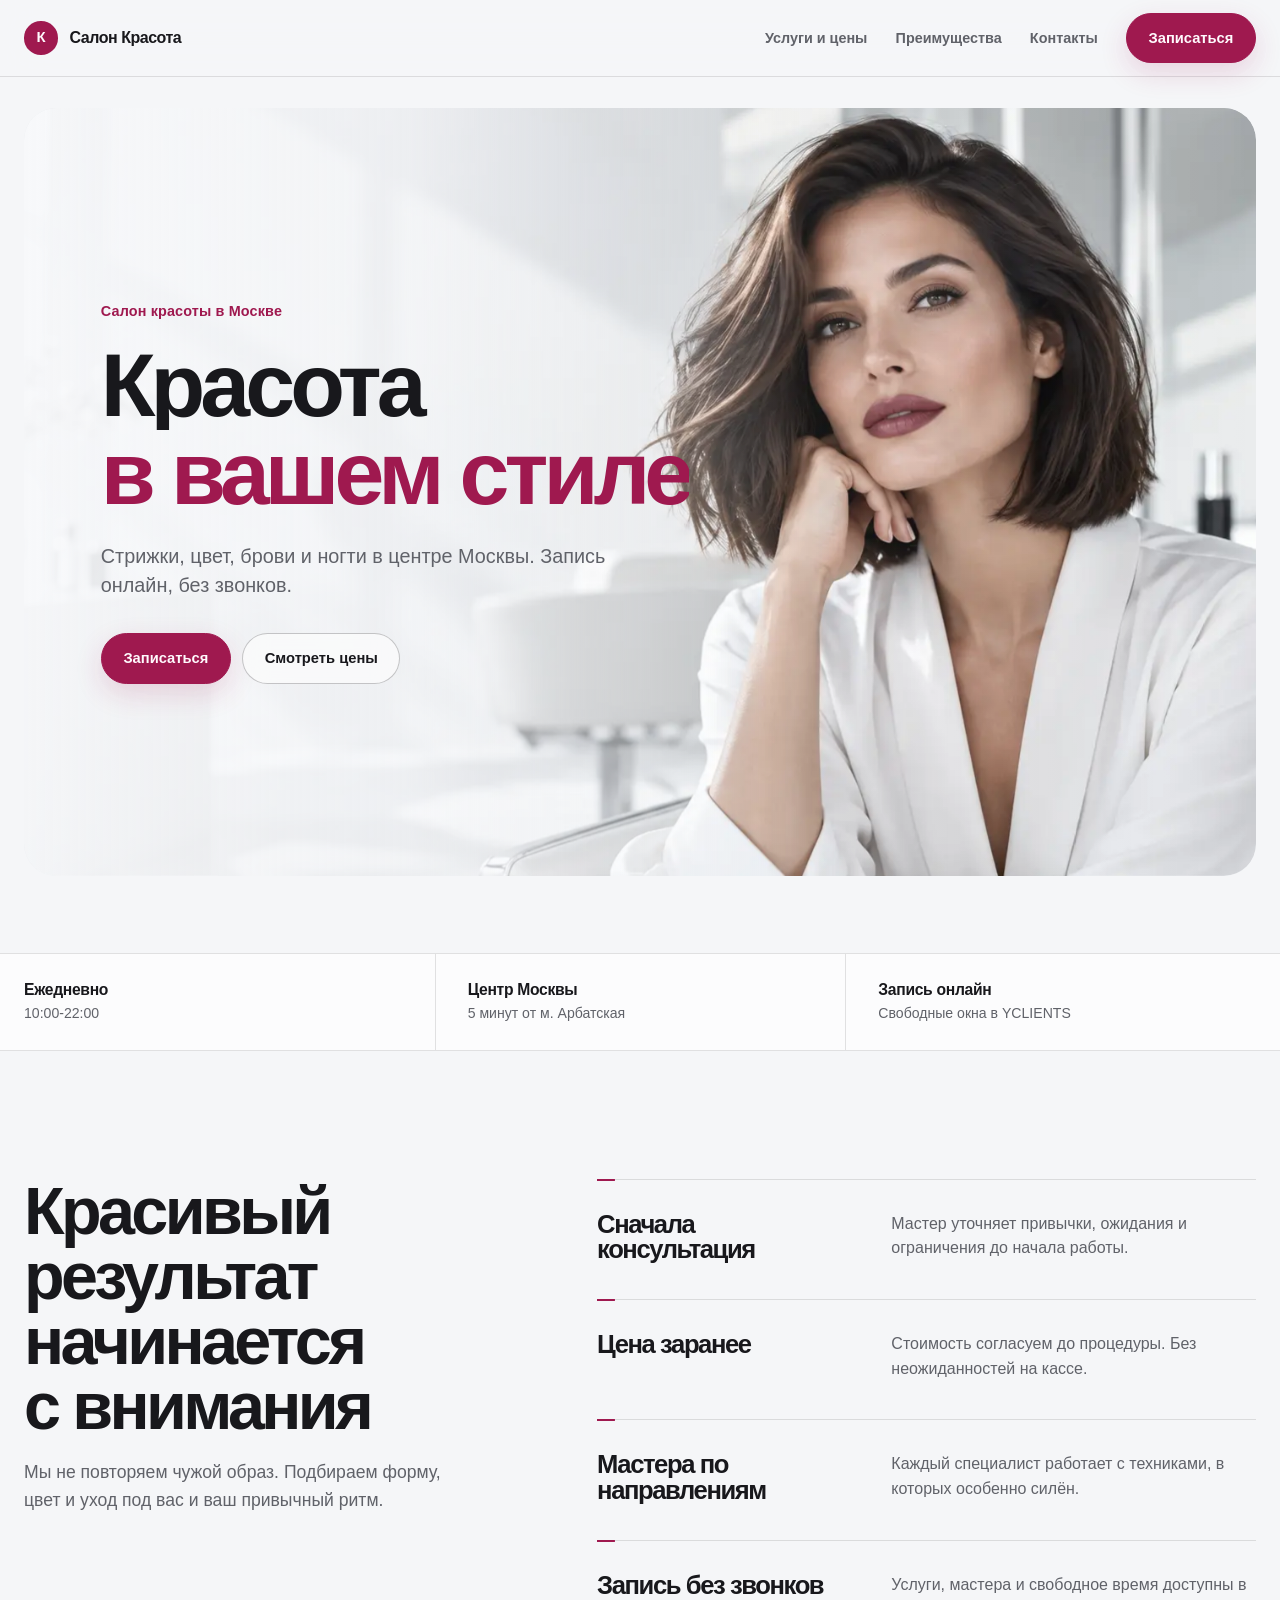
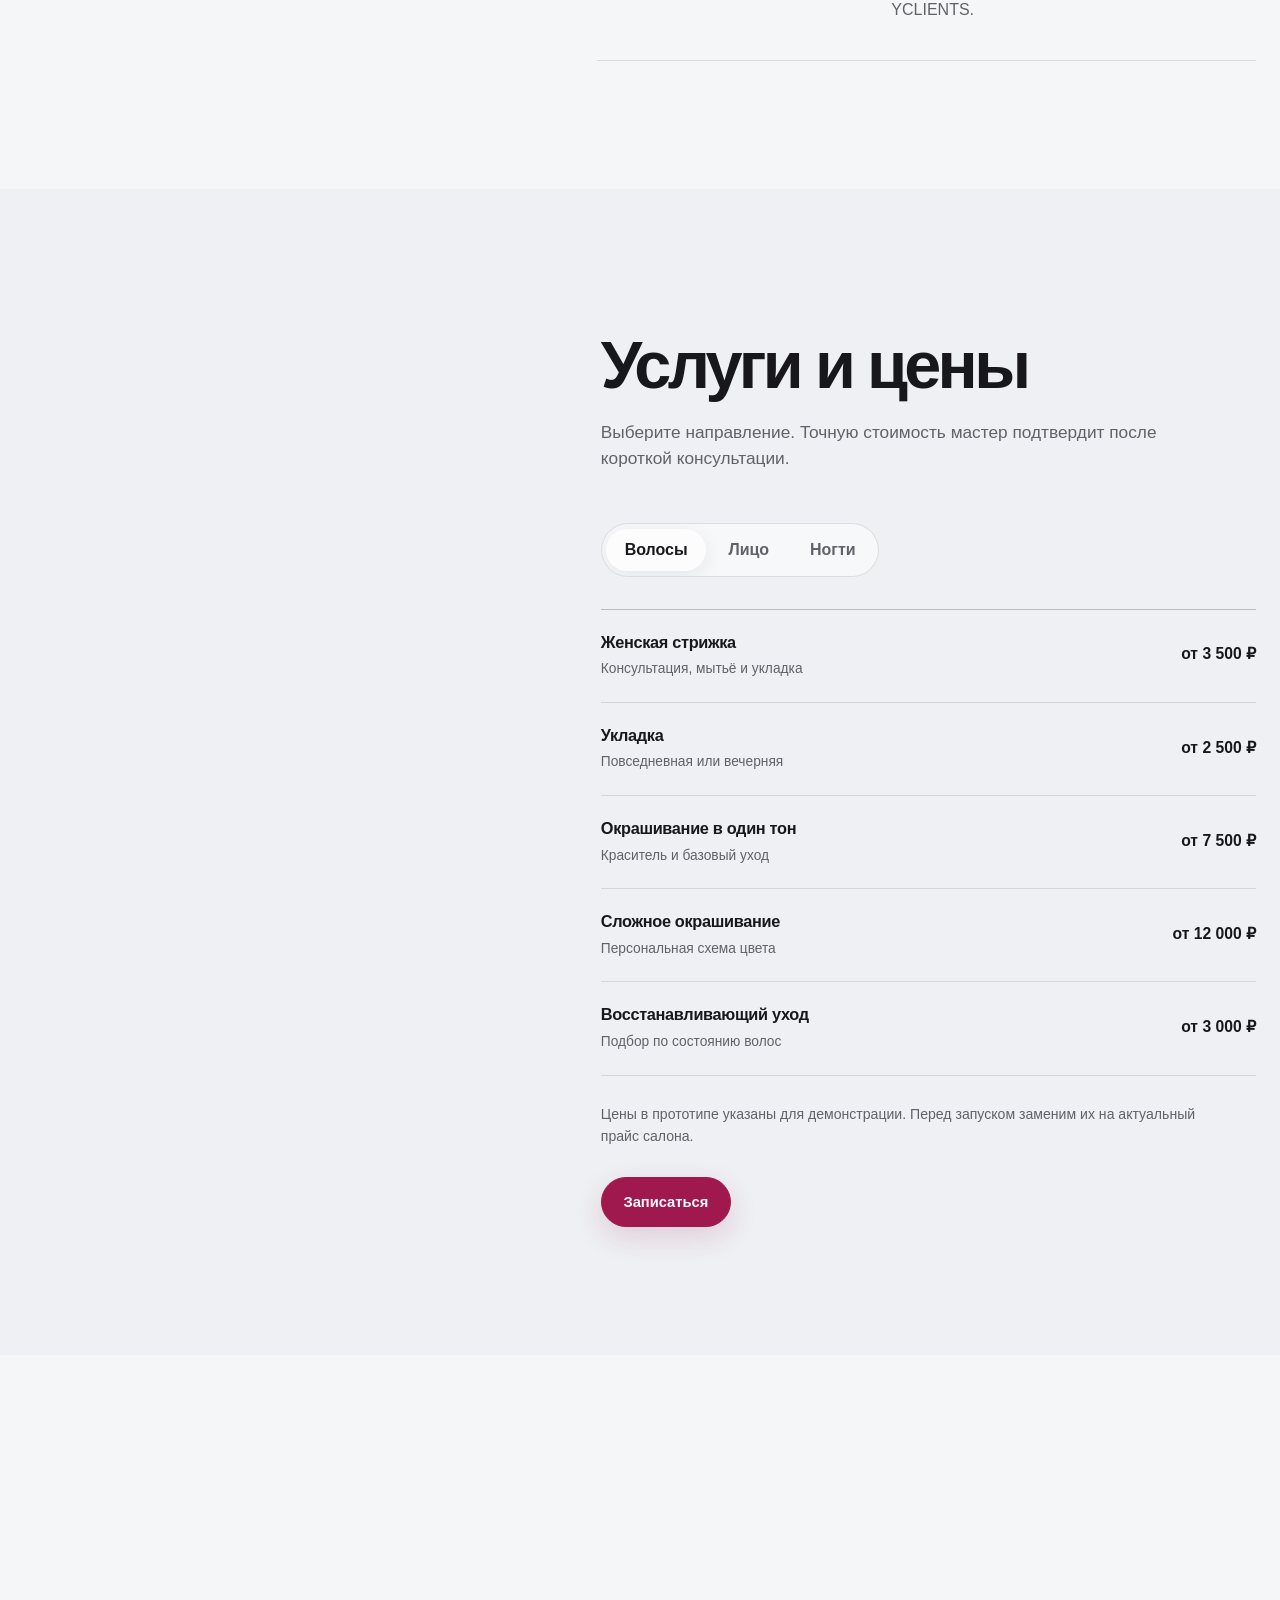
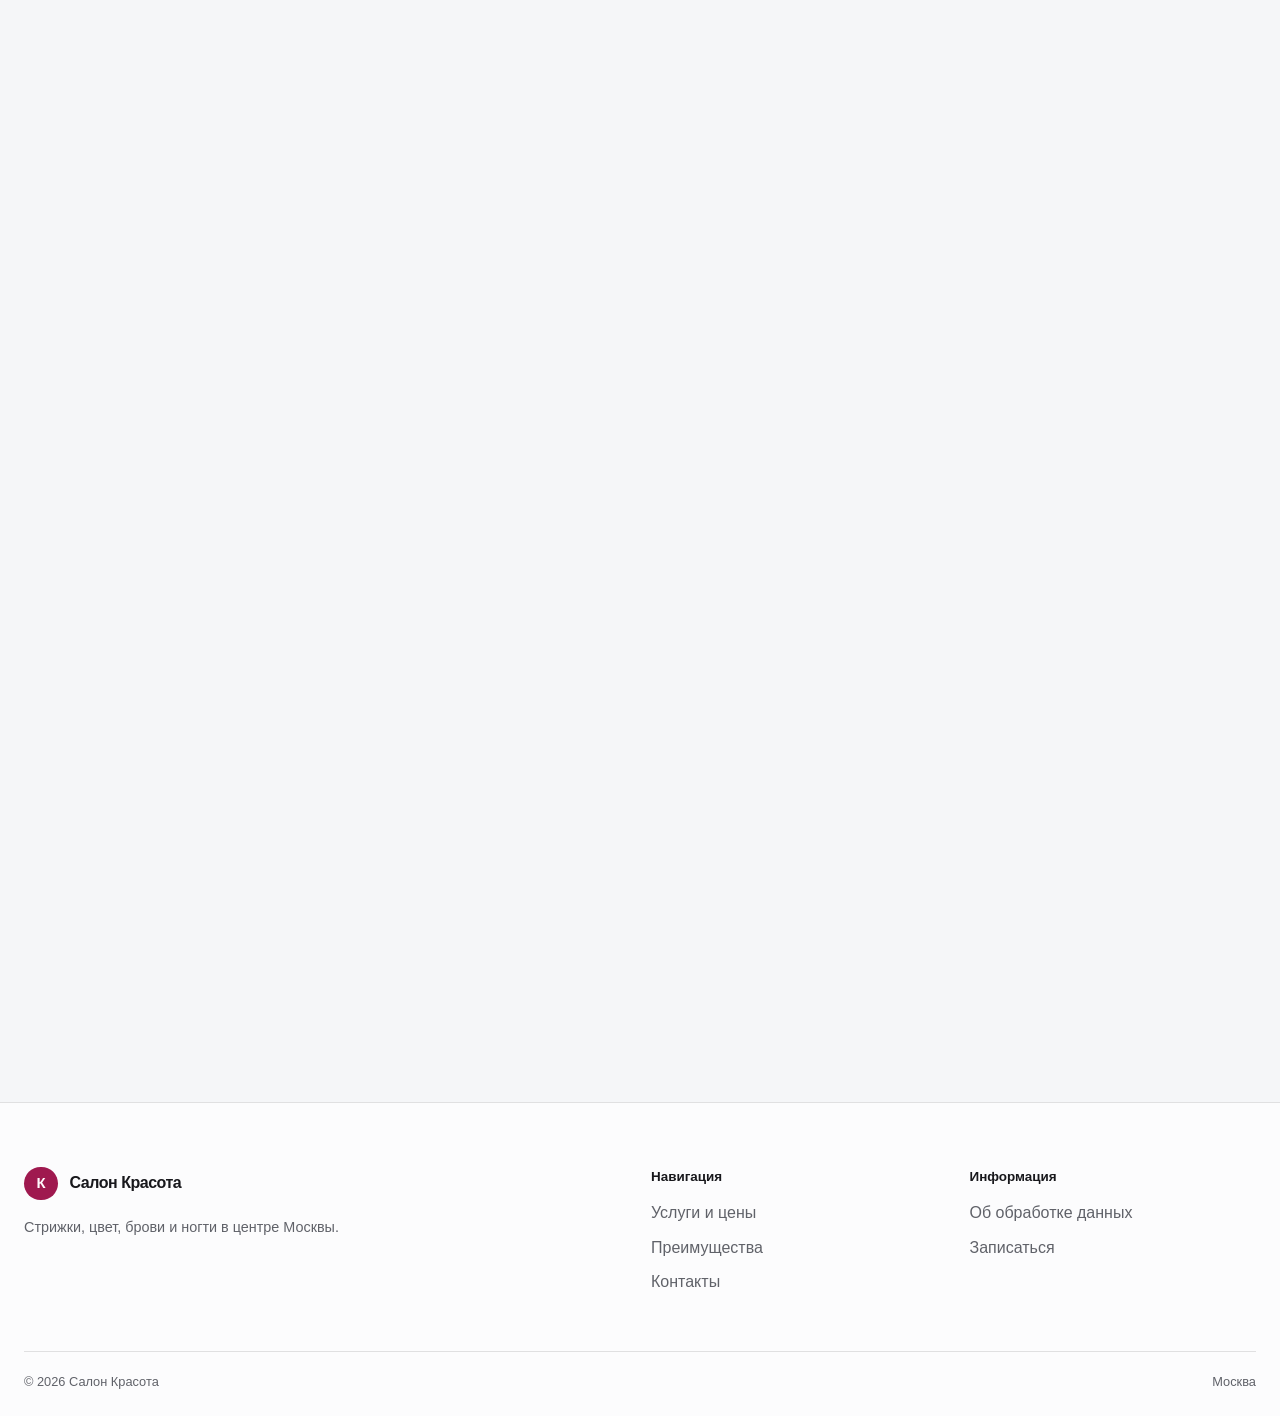
==== about.html @ 1e6bfae0 "Add light animated salon website" ====
<!doctype html>
<html lang="ru">
<head>
  <meta charset="utf-8">
  <meta name="viewport" content="width=device-width, initial-scale=1">
  <meta http-equiv="refresh" content="0; url=./#advantages">
  <title>Преимущества | салон Красота</title>
  <link rel="canonical" href="./#advantages">
  <link rel="stylesheet" href="assets/styles.css">
</head>
<body class="redirect-page">
  <p>Раздел «Преимущества» находится <a href="./#advantages">на главной странице</a>.</p>
  <script>window.location.replace('./#advantages');</script>
</body>
</html>
---- assets/styles.css ----
:root {
  color-scheme: light;
  --surface: #f5f6f8;
  --surface-raised: #fcfcfd;
  --surface-soft: #e9ebef;
  --surface-tint: #eef0f3;
  --text: #18181c;
  --text-muted: #606269;
  --line: rgba(24, 24, 28, 0.12);
  --line-strong: rgba(24, 24, 28, 0.24);
  --accent: #9f194f;
  --accent-hover: #861241;
  --accent-soft: #f5dce7;
  --accent-text: #fffafd;
  --header-bg: rgba(245, 246, 248, 0.86);
  --overlay: rgba(18, 18, 22, 0.52);
  --focus: #9f194f;
  --font: "Avenir Next", "Helvetica Neue", "Segoe UI", Arial, sans-serif;
  --ease-out: cubic-bezier(0.23, 1, 0.32, 1);
  --ease-in-out: cubic-bezier(0.77, 0, 0.175, 1);
  --radius: 1.5rem;
  --radius-large: 2rem;
  --radius-control: 999px;
}

* { box-sizing: border-box; }

html {
  background: var(--surface);
  scroll-behavior: smooth;
  scroll-padding-top: 5.5rem;
}

body {
  margin: 0;
  min-width: 320px;
  overflow-x: clip;
  color: var(--text);
  background: var(--surface);
  font-family: var(--font);
  font-size: 1rem;
  line-height: 1.55;
  -webkit-font-smoothing: antialiased;
  text-rendering: optimizeLegibility;
}

body.is-locked { overflow: hidden; }

a { color: inherit; }
button, a { -webkit-tap-highlight-color: transparent; }
button { font: inherit; }
img { display: block; width: 100%; }
figure { margin: 0; }

:focus-visible {
  outline: 3px solid var(--focus);
  outline-offset: 4px;
}

.skip-link {
  position: fixed;
  top: 0.75rem;
  left: 0.75rem;
  z-index: 100;
  padding: 0.7rem 0.95rem;
  border-radius: var(--radius-control);
  color: var(--accent-text);
  background: var(--accent);
  text-decoration: none;
  transform: translateY(-180%);
  transition: transform 160ms var(--ease-out);
}

.skip-link:focus { transform: translateY(0); }

.shell {
  width: min(1360px, calc(100% - 3rem));
  margin-inline: auto;
}

.site-header {
  position: sticky;
  top: 0;
  z-index: 30;
  border-bottom: 1px solid var(--line);
  background: var(--header-bg);
  backdrop-filter: blur(20px) saturate(150%);
  -webkit-backdrop-filter: blur(20px) saturate(150%);
}

.header-inner {
  min-height: 4.75rem;
  display: flex;
  align-items: center;
  justify-content: space-between;
  gap: 2rem;
}

.brand {
  display: inline-flex;
  align-items: center;
  gap: 0.75rem;
  color: var(--text);
  text-decoration: none;
  font-size: 1rem;
  font-weight: 760;
  letter-spacing: -0.03em;
  white-space: nowrap;
}

.brand-mark {
  width: 2.1rem;
  height: 2.1rem;
  display: grid;
  place-items: center;
  border-radius: 50%;
  color: var(--accent-text);
  background: var(--accent);
  font-size: 0.93rem;
  font-weight: 800;
}

.nav-wrap,
.site-nav {
  display: flex;
  align-items: center;
}

.site-nav { gap: clamp(1.15rem, 2.2vw, 2.25rem); }

.site-nav > a:not(.button) {
  position: relative;
  color: var(--text-muted);
  text-decoration: none;
  font-size: 0.9rem;
  font-weight: 650;
  white-space: nowrap;
  transition: color 180ms ease;
}

.site-nav > a:not(.button)::after {
  content: "";
  position: absolute;
  right: 0;
  bottom: -0.35rem;
  left: 0;
  height: 1px;
  background: var(--accent);
  transform: scaleX(0);
  transform-origin: right;
  transition: transform 220ms var(--ease-out);
}

.site-nav > a:not(.button):hover,
.site-nav > a[aria-current="page"] { color: var(--text); }

.site-nav > a:not(.button):hover::after,
.site-nav > a[aria-current="page"]::after {
  transform: scaleX(1);
  transform-origin: left;
}

.menu-toggle {
  display: none;
  min-height: 2.75rem;
  padding: 0.55rem 0.95rem;
  border: 1px solid var(--line-strong);
  border-radius: var(--radius-control);
  color: var(--text);
  background: var(--surface-raised);
  cursor: pointer;
  font-size: 0.88rem;
  font-weight: 700;
}

.button {
  min-height: 3.15rem;
  display: inline-flex;
  align-items: center;
  justify-content: center;
  padding: 0.82rem 1.35rem;
  border: 1px solid transparent;
  border-radius: var(--radius-control);
  text-decoration: none;
  font-size: 0.92rem;
  font-weight: 760;
  line-height: 1;
  white-space: nowrap;
  cursor: pointer;
  transition:
    transform 160ms var(--ease-out),
    background-color 180ms ease,
    border-color 180ms ease,
    color 180ms ease,
    box-shadow 180ms ease;
}

.button:active { transform: scale(0.97); }

.button-primary {
  color: var(--accent-text);
  background: var(--accent);
  border-color: var(--accent);
  box-shadow: 0 10px 28px rgba(159, 25, 79, 0.16);
}

.button-secondary {
  color: var(--text);
  background: rgba(252, 252, 253, 0.72);
  border-color: var(--line-strong);
  backdrop-filter: blur(12px);
  -webkit-backdrop-filter: blur(12px);
}

@media (hover: hover) and (pointer: fine) {
  .button:hover { transform: translateY(-2px); }
  .button-primary:hover {
    color: var(--accent-text);
    background: var(--accent-hover);
    border-color: var(--accent-hover);
    box-shadow: 0 14px 34px rgba(159, 25, 79, 0.22);
  }
  .button-secondary:hover {
    color: var(--text);
    background: var(--surface-raised);
    border-color: var(--text);
  }
}

h1, h2, h3, p { margin-top: 0; }
h1, h2, h3 { text-wrap: balance; }

h1, h2, h3 {
  font-family: var(--font);
  letter-spacing: -0.055em;
  line-height: 0.98;
}

h1 {
  margin-bottom: 1.5rem;
  font-size: clamp(4rem, 7vw, 6.5rem);
  font-weight: 650;
}

h2 {
  max-width: 15ch;
  margin-bottom: 1.25rem;
  font-size: clamp(2.65rem, 5.2vw, 5.2rem);
  font-weight: 640;
}

h3 {
  margin-bottom: 0.7rem;
  font-size: clamp(1.3rem, 2vw, 1.75rem);
  font-weight: 690;
}

.section-copy {
  max-width: 38rem;
  margin-bottom: 0;
  color: var(--text-muted);
  font-size: clamp(1rem, 1.35vw, 1.14rem);
}

.hero {
  padding: clamp(1rem, 2.4vw, 2rem) 0 clamp(3.25rem, 6vw, 5rem);
}

.hero-stage {
  position: relative;
  min-height: min(48rem, calc(100dvh - 7.25rem));
  overflow: hidden;
  border-radius: var(--radius-large);
  background: #e9ecef;
  isolation: isolate;
}

.hero-stage::after {
  content: "";
  position: absolute;
  inset: 0;
  z-index: 1;
  background: linear-gradient(90deg, rgba(247, 248, 250, 0.96) 0%, rgba(247, 248, 250, 0.78) 31%, rgba(247, 248, 250, 0.08) 63%, rgba(247, 248, 250, 0) 100%);
  pointer-events: none;
}

.hero-media {
  position: absolute;
  inset: 0;
  overflow: hidden;
}

.hero-media img {
  height: 100%;
  object-fit: cover;
  object-position: center;
  transform: translate3d(0, 0, 0) scale(1.035);
  transition: transform 500ms var(--ease-out);
  will-change: transform;
}

.hero-copy {
  position: relative;
  z-index: 2;
  width: min(51rem, 58%);
  min-height: inherit;
  display: flex;
  flex-direction: column;
  justify-content: center;
  align-items: flex-start;
  padding: clamp(2.5rem, 6vw, 6.5rem);
}

.hero-kicker {
  margin-bottom: 1.25rem;
  color: var(--accent);
  font-size: 0.9rem;
  font-weight: 760;
  letter-spacing: 0.01em;
}

.hero-line {
  display: block;
  overflow: hidden;
  white-space: nowrap;
}

.hero-line > span { display: block; }
.hero-line-accent { color: var(--accent); }

.hero-summary {
  max-width: 32rem;
  margin-bottom: 0;
  color: var(--text-muted);
  font-size: clamp(1.05rem, 1.55vw, 1.26rem);
  line-height: 1.5;
}

.hero-actions {
  display: flex;
  flex-wrap: wrap;
  gap: 0.7rem;
  margin-top: 2rem;
}

.facts {
  border-top: 1px solid var(--line);
  border-bottom: 1px solid var(--line);
  background: var(--surface-raised);
}

.facts-inner {
  display: grid;
  grid-template-columns: repeat(3, 1fr);
}

.fact {
  min-height: 6rem;
  display: flex;
  flex-direction: column;
  justify-content: center;
  padding: 1.25rem clamp(1rem, 2.5vw, 2.5rem);
}

.fact:first-child { padding-left: 0; }
.fact + .fact { border-left: 1px solid var(--line); }
.fact strong { font-size: 0.98rem; letter-spacing: -0.02em; }
.fact span { color: var(--text-muted); font-size: 0.88rem; }

.section { padding: clamp(6rem, 10vw, 10rem) 0; }
.section-heading { margin-bottom: clamp(2rem, 4vw, 3.5rem); }

.advantages { background: var(--surface); }

.advantages-layout {
  display: grid;
  grid-template-columns: minmax(19rem, 0.82fr) minmax(0, 1.18fr);
  gap: clamp(3rem, 9vw, 10rem);
  align-items: start;
}

.advantages-intro {
  position: sticky;
  top: 7.25rem;
}

.advantages-intro p {
  max-width: 31rem;
  margin-bottom: 0;
  color: var(--text-muted);
  font-size: 1.1rem;
}

.advantage-list {
  margin: 0;
  padding: 0;
  list-style: none;
}

.advantage-list li {
  position: relative;
  display: grid;
  grid-template-columns: minmax(10rem, 0.8fr) minmax(0, 1.2fr);
  gap: clamp(1.5rem, 4vw, 4rem);
  padding: 2rem 0 2.35rem;
  border-bottom: 1px solid var(--line);
}

.advantage-list li:first-child { border-top: 1px solid var(--line); }

.advantage-list li::before {
  content: "";
  position: absolute;
  top: -1px;
  left: 0;
  width: 4rem;
  height: 2px;
  background: var(--accent);
  transform: scaleX(0.28);
  transform-origin: left;
  transition: transform 280ms var(--ease-out);
}

.advantage-list h3 { margin-bottom: 0; }

.advantage-list p {
  max-width: 27rem;
  margin-bottom: 0;
  color: var(--text-muted);
}

@media (hover: hover) and (pointer: fine) {
  .advantage-list li:hover::before { transform: scaleX(1); }
}

.services {
  background: var(--surface-tint);
}

.service-layout {
  display: grid;
  grid-template-columns: minmax(20rem, 0.84fr) minmax(0, 1.16fr);
  gap: clamp(3rem, 8vw, 8rem);
  align-items: start;
}

.service-media-wrap {
  position: sticky;
  top: 7.25rem;
  overflow: hidden;
  border-radius: var(--radius-large);
}

.service-visual {
  height: min(67dvh, 47rem);
  min-height: 36rem;
  background: var(--surface-soft);
}

.service-visual img {
  height: 100%;
  object-fit: cover;
  object-position: center 42%;
}

.service-content { padding-top: 1rem; }

.service-tabs {
  width: fit-content;
  max-width: 100%;
  display: flex;
  gap: 0.25rem;
  margin-bottom: 2rem;
  padding: 0.28rem;
  border: 1px solid var(--line);
  border-radius: var(--radius-control);
  background: rgba(252, 252, 253, 0.64);
  overflow-x: auto;
  scrollbar-width: thin;
}

.service-tab {
  min-height: 2.65rem;
  padding: 0.55rem 1.15rem;
  border: 0;
  border-radius: var(--radius-control);
  color: var(--text-muted);
  background: transparent;
  font-weight: 720;
  white-space: nowrap;
  cursor: pointer;
  transition: color 180ms ease, background-color 180ms ease, box-shadow 180ms ease;
}

.service-tab:hover { color: var(--text); }

.service-tab[aria-selected="true"] {
  color: var(--text);
  background: var(--surface-raised);
  box-shadow: 0 5px 18px rgba(35, 36, 43, 0.08);
}

.service-panel[hidden] { display: none; }

.price-list {
  margin: 0;
  padding: 0;
  list-style: none;
  border-top: 1px solid var(--line-strong);
}

.price-item {
  display: grid;
  grid-template-columns: minmax(0, 1fr) auto;
  gap: 1.5rem;
  align-items: center;
  padding: 1.25rem 0 1.4rem;
  border-bottom: 1px solid var(--line);
}

.price-item strong {
  display: block;
  margin-bottom: 0.2rem;
  font-size: 1.02rem;
  letter-spacing: -0.02em;
}

.price-item small {
  display: block;
  color: var(--text-muted);
  font-size: 0.86rem;
}

.price-value {
  color: var(--text);
  font-size: 0.98rem;
  font-weight: 760;
  white-space: nowrap;
}

.price-note {
  max-width: 39rem;
  margin: 1.8rem 0 0;
  color: var(--text-muted);
  font-size: 0.88rem;
}

.service-actions { margin-top: 1.8rem; }

.visit {
  padding: clamp(5rem, 9vw, 9rem) 0;
  background: var(--surface);
}

.visit-stage {
  display: grid;
  grid-template-columns: minmax(0, 1.45fr) minmax(20rem, 0.55fr);
  min-height: min(70dvh, 49rem);
  overflow: hidden;
  border-radius: var(--radius-large);
  background: var(--surface-soft);
}

.visit-media {
  min-height: 38rem;
  overflow: hidden;
}

.visit-media img {
  height: 100%;
  object-fit: cover;
  object-position: center 55%;
}

.visit-copy {
  display: flex;
  flex-direction: column;
  align-items: flex-start;
  justify-content: flex-end;
  padding: clamp(2rem, 5vw, 5rem);
  background: var(--surface-raised);
}

.visit-copy h2 {
  max-width: 8ch;
  font-size: clamp(2.8rem, 4.6vw, 4.8rem);
}

.visit-copy p {
  max-width: 28rem;
  margin-bottom: 1.8rem;
  color: var(--text-muted);
}

.site-footer {
  padding: 4rem 0 1.5rem;
  border-top: 1px solid var(--line);
  background: var(--surface-raised);
}

.footer-main {
  display: grid;
  grid-template-columns: 1.35fr 0.65fr 0.65fr;
  gap: 2rem;
  padding-bottom: 3.5rem;
}

.footer-copy {
  max-width: 24rem;
  margin: 1rem 0 0;
  color: var(--text-muted);
  font-size: 0.9rem;
}

.footer-title {
  margin-bottom: 0.85rem;
  font-size: 0.84rem;
  font-weight: 760;
}

.footer-links { display: grid; gap: 0.6rem; }

.footer-links a,
.footer-links button {
  width: fit-content;
  padding: 0;
  border: 0;
  color: var(--text-muted);
  background: transparent;
  font: inherit;
  text-align: left;
  text-decoration: none;
  cursor: pointer;
  transition: color 180ms ease;
}

.footer-links a:hover,
.footer-links button:hover { color: var(--text); }

.footer-bottom {
  display: flex;
  justify-content: space-between;
  gap: 1rem;
  padding-top: 1.3rem;
  border-top: 1px solid var(--line);
  color: var(--text-muted);
  font-size: 0.8rem;
}

.modal-backdrop {
  position: fixed;
  inset: 0;
  z-index: 80;
  display: grid;
  place-items: center;
  padding: 1rem;
  background: var(--overlay);
  backdrop-filter: blur(8px);
  -webkit-backdrop-filter: blur(8px);
}

.modal-backdrop[hidden] { display: none; }

.privacy-dialog {
  width: min(44rem, 100%);
  max-height: min(82dvh, 48rem);
  overflow: auto;
  padding: clamp(1.5rem, 4vw, 3rem);
  border: 1px solid var(--line);
  border-radius: var(--radius);
  color: var(--text);
  background: var(--surface-raised);
  box-shadow: 0 30px 90px rgba(18, 18, 22, 0.24);
}

.privacy-dialog h2 {
  max-width: 14ch;
  margin-bottom: 1rem;
  font-size: clamp(2rem, 5vw, 3.5rem);
}

.privacy-dialog p,
.privacy-dialog li { color: var(--text-muted); }

.privacy-dialog-close {
  float: right;
  min-height: 2.6rem;
  padding: 0.5rem 0.8rem;
  border: 1px solid var(--line-strong);
  border-radius: var(--radius-control);
  color: var(--text);
  background: transparent;
  cursor: pointer;
  font-size: 0.85rem;
  font-weight: 700;
}

.contact-page {
  padding: clamp(2rem, 5vw, 4.5rem) 0 clamp(5rem, 9vw, 8rem);
}

.contact-grid {
  display: grid;
  grid-template-columns: minmax(0, 1.16fr) minmax(22rem, 0.84fr);
  gap: clamp(2.5rem, 7vw, 7rem);
  align-items: stretch;
}

.contact-image {
  min-height: min(73dvh, 50rem);
  overflow: hidden;
  border-radius: var(--radius-large);
  background: var(--surface-soft);
}

.contact-image img {
  height: 100%;
  object-fit: cover;
}

.contact-copy {
  align-self: center;
  padding-block: 2rem;
}

.contact-copy h1 { max-width: 9ch; }

.contact-list {
  margin: 2.5rem 0;
  padding: 0;
  list-style: none;
  border-top: 1px solid var(--line-strong);
}

.contact-list li {
  padding: 1.1rem 0;
  border-bottom: 1px solid var(--line);
}

.contact-list small {
  display: block;
  margin-bottom: 0.25rem;
  color: var(--text-muted);
  font-size: 0.82rem;
}

.contact-list a { text-underline-offset: 4px; }
.contact-actions { display: flex; flex-wrap: wrap; gap: 0.75rem; }

.redirect-page {
  min-height: 100dvh;
  display: grid;
  place-items: center;
  padding: 1.5rem;
  color: var(--text);
  background: var(--surface);
  text-align: center;
}

.redirect-page a { color: var(--accent); }

html.motion-ready [data-entrance="header"] {
  opacity: 0;
  transform: translateY(-12px);
}

html.motion-ready body.is-ready [data-entrance="header"] {
  opacity: 1;
  transform: translateY(0);
  transition: opacity 500ms var(--ease-out), transform 500ms var(--ease-out);
}

html.motion-ready .hero-media {
  clip-path: inset(0 0 100% 0 round var(--radius-large));
}

html.motion-ready body.is-ready .hero-media {
  clip-path: inset(0 0 0 0 round var(--radius-large));
  transition: clip-path 900ms var(--ease-in-out) 80ms;
}

html.motion-ready .hero-media img { transform: translate3d(0, 18px, 0) scale(1.08); }

html.motion-ready body.is-ready .hero-media img {
  transform: translate3d(0, 0, 0) scale(1.035);
  transition: transform 1200ms var(--ease-out) 130ms;
}

html.motion-ready body.is-ready .hero-media img.is-interactive {
  transition: transform 420ms var(--ease-out);
}

html.motion-ready .hero-line > span {
  transform: translateY(112%);
}

html.motion-ready body.is-ready .hero-line > span {
  transform: translateY(0);
  transition: transform 720ms var(--ease-out);
}

html.motion-ready body.is-ready .hero-line:nth-child(2) > span { transition-delay: 90ms; }

html.motion-ready [data-hero-item] {
  opacity: 0;
  transform: translateY(16px);
}

html.motion-ready body.is-ready [data-hero-item] {
  opacity: 1;
  transform: translateY(0);
  transition: opacity 560ms var(--ease-out), transform 560ms var(--ease-out);
}

html.motion-ready body.is-ready .hero-kicker { transition-delay: 160ms; }
html.motion-ready body.is-ready .hero-summary { transition-delay: 260ms; }
html.motion-ready body.is-ready .hero-actions { transition-delay: 340ms; }

html.motion-ready [data-reveal] {
  opacity: 0;
  transform: translateY(24px);
}

html.motion-ready [data-reveal].is-visible {
  opacity: 1;
  transform: translateY(0);
  transition:
    opacity 620ms var(--ease-out),
    transform 620ms var(--ease-out);
  transition-delay: calc(var(--reveal-order, 0) * 70ms);
}

html.motion-ready [data-reveal="wipe"] {
  opacity: 1;
  transform: none;
  clip-path: inset(0 100% 0 0 round var(--radius-large));
}

html.motion-ready [data-reveal="wipe"].is-visible {
  clip-path: inset(0 0 0 0 round var(--radius-large));
  transition: clip-path 820ms var(--ease-in-out);
}

html.motion-ready .service-media-wrap img,
html.motion-ready .visit-stage img {
  transform: scale(1.055);
}

html.motion-ready .service-media-wrap.is-visible img,
html.motion-ready .visit-stage.is-visible img {
  transform: scale(1);
  transition: transform 1100ms var(--ease-out) 120ms;
}

@media (max-width: 1020px) {
  .menu-toggle {
    position: relative;
    z-index: 2;
    display: inline-flex;
    align-items: center;
    justify-content: center;
  }

  .site-nav {
    position: fixed;
    inset: 0;
    z-index: 1;
    flex-direction: column;
    align-items: stretch;
    justify-content: center;
    gap: 0;
    padding: 5.75rem 1.5rem 2rem;
    background: rgba(245, 246, 248, 0.98);
    transform: translateX(100%);
    transition: transform 420ms var(--ease-out);
  }

  .site-nav.is-open { transform: translateX(0); }

  .site-nav > a:not(.button) {
    padding: 1rem 0;
    border-bottom: 1px solid var(--line);
    color: var(--text);
    font-size: 1.55rem;
    font-weight: 650;
  }

  .site-nav > a:not(.button)::after { display: none; }
  .site-nav .button { margin-top: 1.5rem; }

  .hero-stage { min-height: min(46rem, calc(100dvh - 7rem)); }
  .hero-copy { width: 60%; padding: clamp(2.5rem, 5vw, 4.5rem); }
  h1 { font-size: clamp(3.5rem, 8vw, 5.7rem); }

  .advantages-layout { grid-template-columns: minmax(17rem, 0.72fr) minmax(0, 1.28fr); gap: 3.5rem; }

  .service-layout {
    grid-template-columns: minmax(18rem, 0.78fr) minmax(0, 1.22fr);
    gap: 3rem;
  }

  .visit-stage { grid-template-columns: minmax(0, 1.15fr) minmax(18rem, 0.85fr); }
}

@media (max-width: 820px) {
  .hero-stage {
    min-height: auto;
    display: flex;
    flex-direction: column;
    background: var(--surface-raised);
  }

  .hero-stage::after { display: none; }

  .hero-copy {
    order: 1;
    width: 100%;
    min-height: auto;
    padding: 2.75rem 2rem 2rem;
  }

  .hero-media {
    position: relative;
    order: 2;
    height: min(110vw, 36rem);
  }

  .hero-media img { object-position: 64% center; }

  .advantages-layout,
  .service-layout,
  .visit-stage,
  .contact-grid {
    grid-template-columns: 1fr;
  }

  .advantages-intro,
  .service-media-wrap { position: static; }

  .advantages-intro { margin-bottom: 1rem; }
  .service-visual { height: 36rem; min-height: 0; }
  .service-content { padding-top: 0; }

  .visit-stage { min-height: auto; }
  .visit-media { min-height: 34rem; }
  .visit-copy { min-height: 24rem; }
  .visit-copy h2 { max-width: 12ch; }

  .contact-image { min-height: 38rem; }
}

@media (max-width: 620px) {
  .shell { width: min(100% - 1.25rem, 1360px); }
  .header-inner { min-height: 4.25rem; }
  .brand { font-size: 0.96rem; }
  .brand-mark { width: 1.95rem; height: 1.95rem; }

  .hero { padding: 0.65rem 0 3rem; }
  .hero-stage { border-radius: 1.35rem; }
  .hero-copy { padding: 2.25rem 1.25rem 1.5rem; }
  .hero-copy h1 { font-size: clamp(2.6rem, 11.6vw, 3.55rem); }
  .hero-kicker { margin-bottom: 0.9rem; }
  .hero-summary { font-size: 1rem; }
  .hero-actions { display: grid; width: 100%; margin-top: 1.5rem; }
  .hero-actions .button { width: 100%; }
  .hero-media { height: min(118vw, 31rem); }

  .facts-inner { grid-template-columns: 1fr; padding-block: 0.25rem; }
  .fact,
  .fact:first-child { min-height: auto; padding: 0.9rem 0; }
  .fact + .fact { border-top: 1px solid var(--line); border-left: 0; }

  .section { padding: 5.5rem 0; }
  h2 { font-size: clamp(2.5rem, 12vw, 3.65rem); }

  .advantages-layout { gap: 2.6rem; }
  .advantage-list li {
    grid-template-columns: 1fr;
    gap: 0.6rem;
    padding: 1.5rem 0 1.75rem;
  }

  .service-layout { gap: 2.8rem; }
  .service-media-wrap { border-radius: 1.35rem; }
  .service-visual { height: 29rem; }
  .service-tabs { width: 100%; }
  .service-tab { flex: 1; padding-inline: 0.8rem; }
  .price-item { gap: 0.8rem; }
  .price-item small { max-width: 13rem; }
  .service-actions .button { width: 100%; }

  .visit { padding: 4.5rem 0; }
  .visit-stage { border-radius: 1.35rem; }
  .visit-media { min-height: 30rem; }
  .visit-copy { min-height: 22rem; padding: 1.5rem; }
  .visit-copy .button { width: 100%; }

  .footer-main { grid-template-columns: 1fr; gap: 2.25rem; }
  .footer-bottom { flex-direction: column; }
  .contact-page { padding-top: 1rem; }
  .contact-image { min-height: 30rem; border-radius: 1.35rem; }
  .contact-actions { display: grid; }
}

@media (prefers-reduced-motion: reduce) {
  html { scroll-behavior: auto; }
  *, *::before, *::after {
    animation-duration: 0.01ms !important;
    animation-iteration-count: 1 !important;
    scroll-behavior: auto !important;
    transition-duration: 0.01ms !important;
  }
  .hero-media img,
  .service-media-wrap img,
  .visit-stage img { transform: none !important; }
}
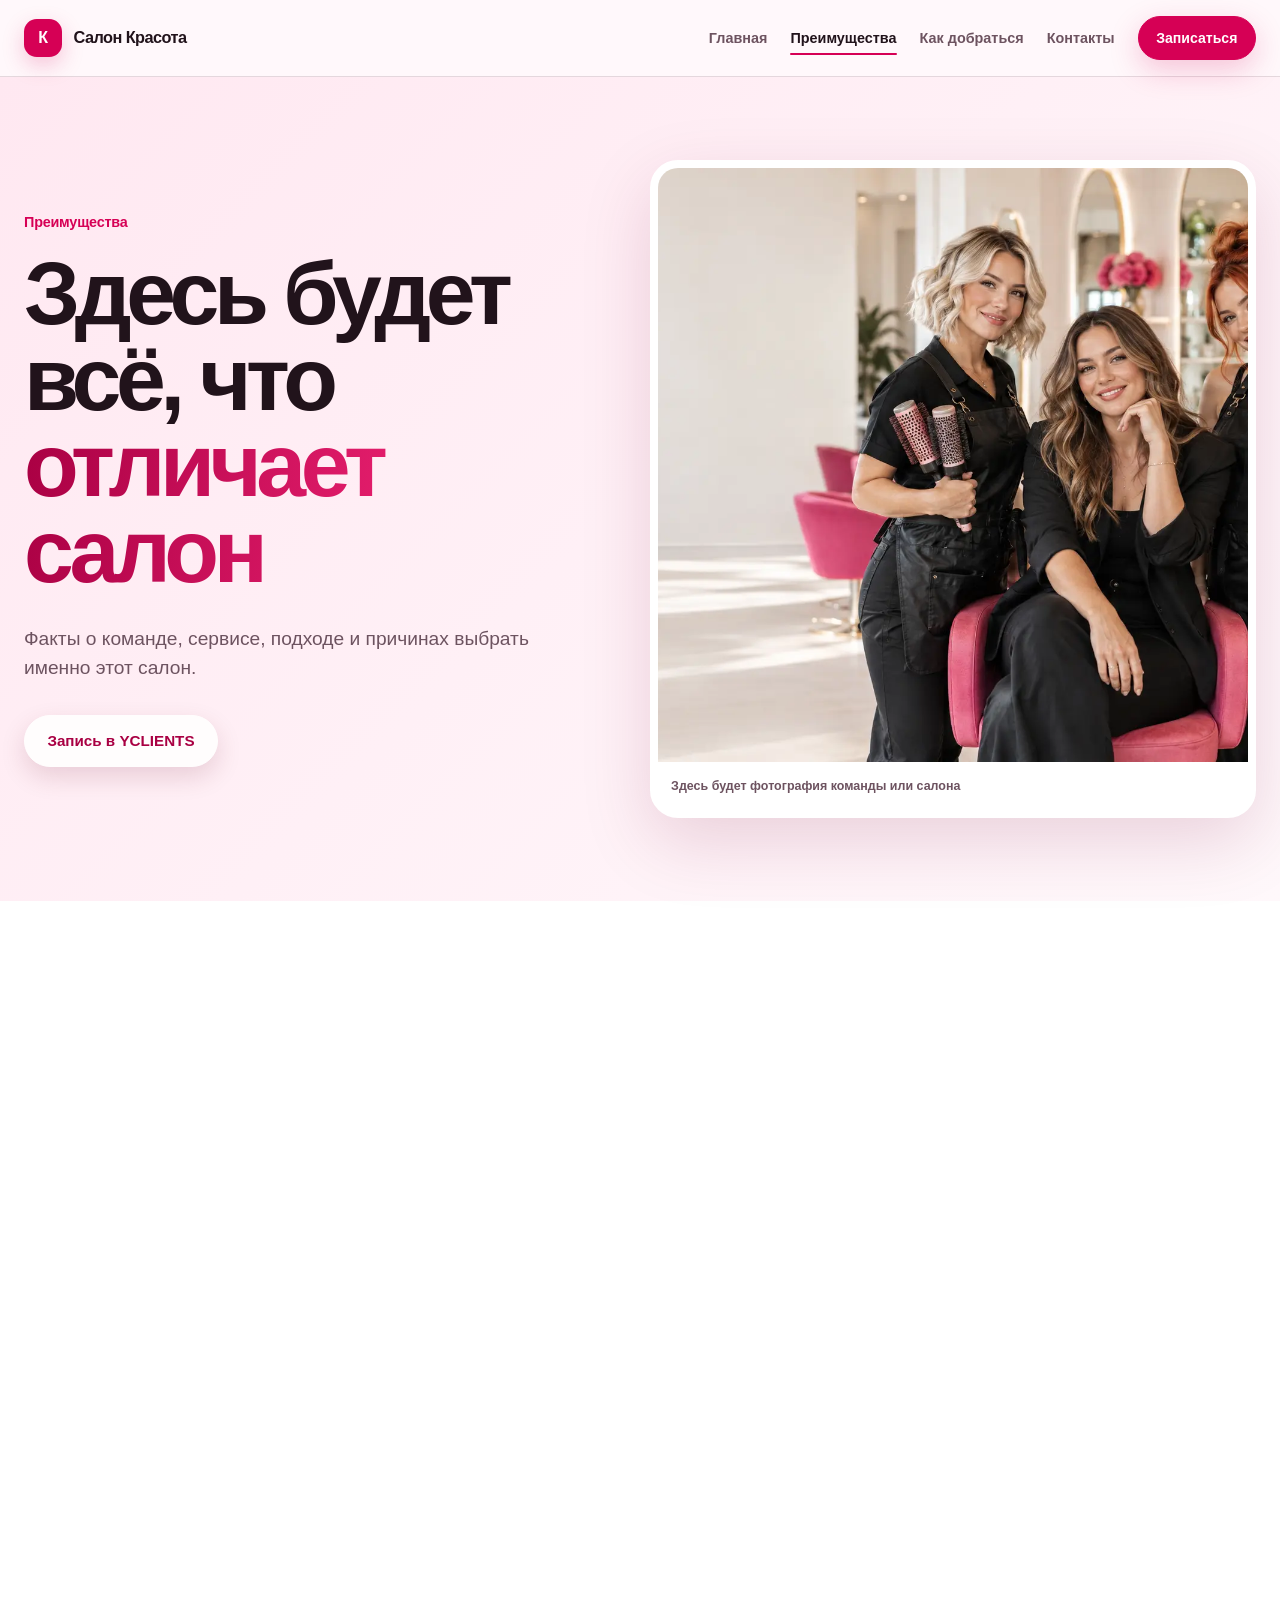
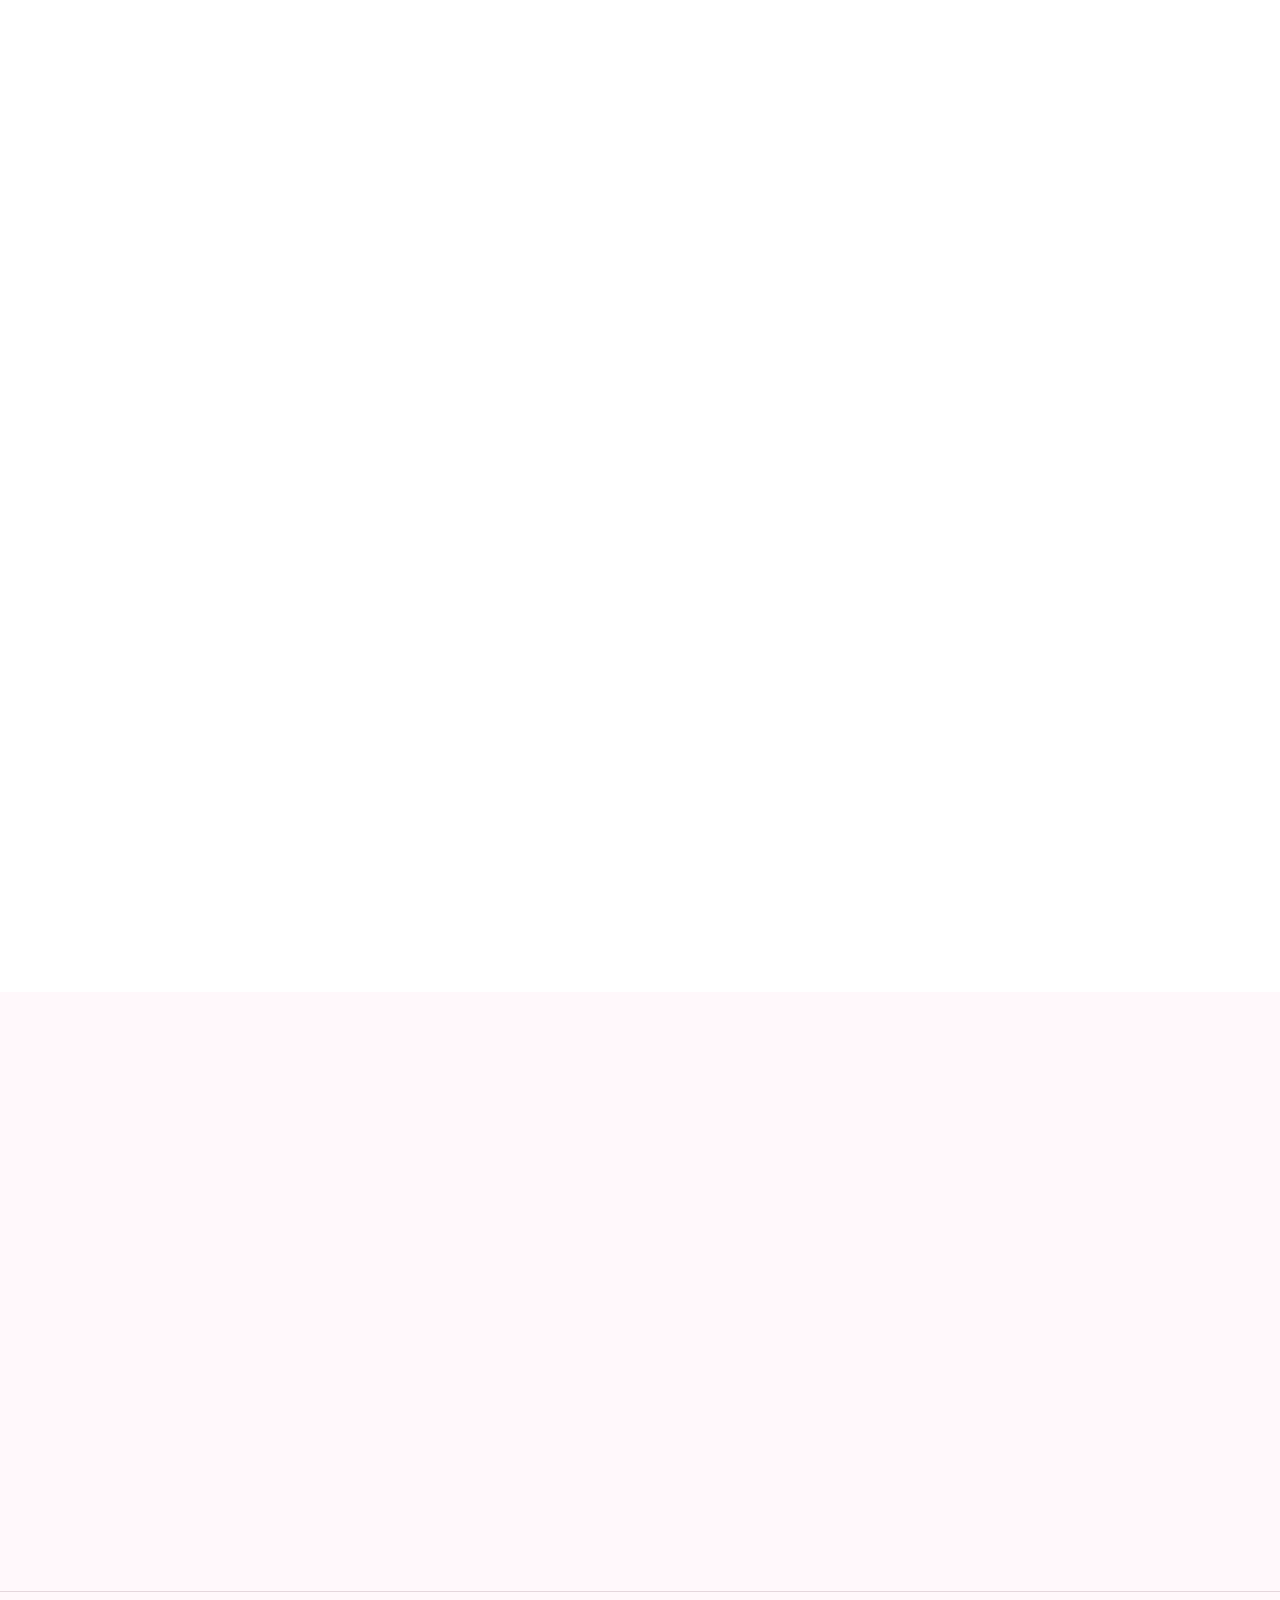
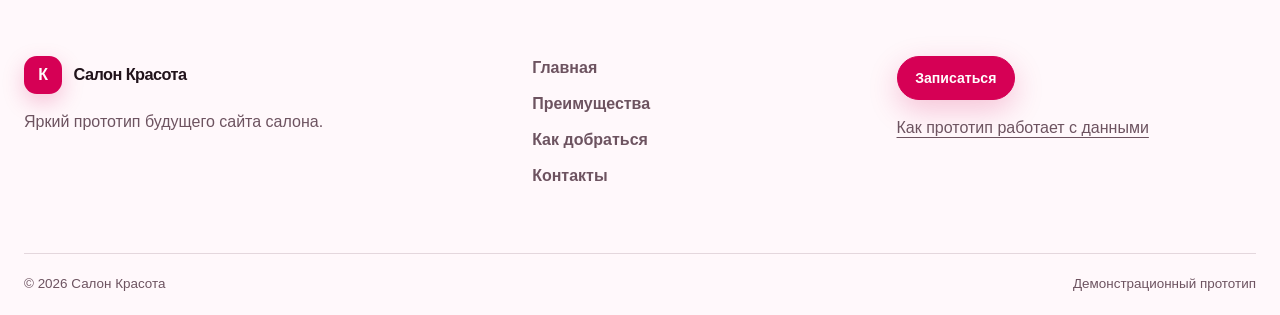
==== commit 3c576077: "Redesign salon prototype with bright motion-led UI" ====
--- a/about.html
+++ b/about.html
@@ -3,13 +3,98 @@
 <head>
   <meta charset="utf-8">
   <meta name="viewport" content="width=device-width, initial-scale=1">
-  <meta http-equiv="refresh" content="0; url=./#advantages">
-  <title>Преимущества | салон Красота</title>
-  <link rel="canonical" href="./#advantages">
+  <meta name="color-scheme" content="light">
+  <meta name="robots" content="noindex, nofollow">
+  <meta name="referrer" content="no-referrer">
+  <meta http-equiv="Content-Security-Policy" content="default-src 'self'; img-src 'self' data:; style-src 'self'; script-src 'self'; connect-src 'none'; frame-src 'none'; font-src 'self'; object-src 'none'; base-uri 'self'; form-action 'none'">
+  <title>Преимущества | Салон Красота</title>
+  <meta name="description" content="Страница преимуществ в прототипе сайта салона красоты.">
+  <link rel="preload" as="image" href="assets/hero-light-v2.webp" type="image/webp">
+  <link rel="icon" type="image/svg+xml" href="data:image/svg+xml,%3Csvg xmlns='http://www.w3.org/2000/svg' viewBox='0 0 64 64'%3E%3Crect width='64' height='64' rx='18' fill='%23d60055'/%3E%3Cpath d='M19 17v30M20 32l17-15M20 32l19 15' stroke='%23fff9fc' stroke-width='5' stroke-linecap='round' stroke-linejoin='round'/%3E%3C/svg%3E">
   <link rel="stylesheet" href="assets/styles.css">
 </head>
-<body class="redirect-page">
-  <p>Раздел «Преимущества» находится <a href="./#advantages">на главной странице</a>.</p>
-  <script>window.location.replace('./#advantages');</script>
+<body>
+  <a class="skip-link" href="#main">Перейти к содержанию</a>
+  <header class="site-header" data-entrance="header">
+    <div class="shell header-inner">
+      <a class="brand" href="./" aria-label="Салон Красота, главная страница"><span class="brand-mark" aria-hidden="true">К</span><span>Салон Красота</span></a>
+      <div class="nav-wrap">
+        <button class="menu-toggle" type="button" aria-expanded="false" aria-controls="site-nav" data-menu-toggle>Меню</button>
+        <nav class="site-nav" id="site-nav" aria-label="Основная навигация">
+          <a href="./">Главная</a>
+          <a href="about.html" aria-current="page">Преимущества</a>
+          <a href="services.html">Как добраться</a>
+          <a href="contacts.html">Контакты</a>
+          <a class="button button-primary button-small" href="https://yclients.com/" target="_blank" rel="noopener noreferrer external" referrerpolicy="no-referrer">Записаться</a>
+        </nav>
+      </div>
+    </div>
+  </header>
+
+  <main id="main">
+    <section class="page-hero page-hero-pink" aria-labelledby="page-title">
+      <div class="shell page-hero-grid">
+        <div class="page-hero-copy">
+          <p class="eyebrow hero-enter hero-enter-first">Преимущества</p>
+          <h1 id="page-title" class="hero-enter hero-enter-second">Здесь будет всё, что <span>отличает салон</span></h1>
+          <p class="hero-summary hero-enter hero-enter-third">Факты о команде, сервисе, подходе и причинах выбрать именно этот салон.</p>
+          <a class="button button-light hero-enter hero-enter-fourth" href="https://yclients.com/" target="_blank" rel="noopener noreferrer external" referrerpolicy="no-referrer">Запись в YCLIENTS</a>
+        </div>
+        <figure class="page-hero-photo hero-photo-enter">
+          <img src="assets/hero-light-v2.webp" alt="Временная фотография команды для страницы преимуществ" width="1584" height="990">
+          <figcaption>Здесь будет фотография команды или салона</figcaption>
+        </figure>
+      </div>
+    </section>
+
+    <section class="section advantages-page-section">
+      <div class="shell">
+        <header class="section-heading section-heading-narrow" data-reveal>
+          <p class="eyebrow">Будущий контент страницы</p>
+          <h2>Преимущества покажем конкретно</h2>
+          <p>Не будем придумывать обещания. Подставим реальные сильные стороны после интервью с салоном.</p>
+        </header>
+
+        <div class="advantages-mosaic" data-reveal-group>
+          <article class="advantage-placeholder advantage-placeholder-large" data-reveal>
+            <span>Главное преимущество</span>
+            <h3>Здесь будет ключевая причина выбрать салон</h3>
+            <p>Здесь будет короткое подтверждение: факт, цифра или понятное объяснение.</p>
+          </article>
+          <figure class="advantage-photo" data-reveal="image">
+            <img src="assets/interior-light-v2.webp" alt="Временная фотография интерьера для страницы преимуществ" width="1120" height="1400" loading="lazy">
+            <figcaption>Здесь будет реальная фотография интерьера</figcaption>
+          </figure>
+          <article class="advantage-placeholder" data-reveal>
+            <span>Преимущество салона</span>
+            <h3>Здесь будет второй сильный аргумент</h3>
+            <p>Короткое пояснение без общих рекламных фраз.</p>
+          </article>
+          <article class="advantage-placeholder advantage-placeholder-soft" data-reveal>
+            <span>Преимущество салона</span>
+            <h3>Здесь будет ещё один реальный факт</h3>
+            <p>Добавим подтверждение со стороны команды или клиентов.</p>
+          </article>
+        </div>
+      </div>
+    </section>
+
+    <section class="section compact-cta-section">
+      <div class="shell compact-cta" data-reveal>
+        <div><p class="eyebrow">Следующий шаг</p><h2>Запись ведёт прямо в YCLIENTS</h2></div>
+        <a class="button button-primary" href="https://yclients.com/" target="_blank" rel="noopener noreferrer external" referrerpolicy="no-referrer">Записаться</a>
+      </div>
+    </section>
+  </main>
+
+  <footer class="site-footer">
+    <div class="shell footer-main">
+      <div class="footer-brand-block"><a class="brand" href="./"><span class="brand-mark" aria-hidden="true">К</span><span>Салон Красота</span></a><p>Яркий прототип будущего сайта салона.</p></div>
+      <nav class="footer-links" aria-label="Навигация в подвале"><a href="./">Главная</a><a href="about.html">Преимущества</a><a href="services.html">Как добраться</a><a href="contacts.html">Контакты</a></nav>
+      <div class="footer-actions"><a class="button button-primary button-small" href="https://yclients.com/" target="_blank" rel="noopener noreferrer external" referrerpolicy="no-referrer">Записаться</a><button class="text-button" type="button" data-privacy-open>Как прототип работает с данными</button></div>
+    </div>
+    <div class="shell footer-bottom"><span>© <span data-year></span> Салон Красота</span><span>Демонстрационный прототип</span></div>
+  </footer>
+  <script src="assets/site.js" defer></script>
 </body>
 </html>
--- a/assets/styles.css
+++ b/assets/styles.css
@@ -1,32 +1,33 @@
 :root {
   color-scheme: light;
-  --surface: #f5f6f8;
-  --surface-raised: #fcfcfd;
-  --surface-soft: #e9ebef;
-  --surface-tint: #eef0f3;
-  --text: #18181c;
-  --text-muted: #606269;
-  --line: rgba(24, 24, 28, 0.12);
-  --line-strong: rgba(24, 24, 28, 0.24);
-  --accent: #9f194f;
-  --accent-hover: #861241;
-  --accent-soft: #f5dce7;
-  --accent-text: #fffafd;
-  --header-bg: rgba(245, 246, 248, 0.86);
-  --overlay: rgba(18, 18, 22, 0.52);
-  --focus: #9f194f;
-  --font: "Avenir Next", "Helvetica Neue", "Segoe UI", Arial, sans-serif;
+  --page: #fff8fb;
+  --surface: #ffffff;
+  --surface-soft: #ffe8f1;
+  --surface-strong: #ffc8dd;
+  --ink: #21131b;
+  --ink-soft: #6d5360;
+  --accent: #d60055;
+  --accent-dark: #a90043;
+  --accent-bright: #ff2b7f;
+  --accent-pale: #ffdce9;
+  --white: #fffdfd;
+  --line: rgba(64, 18, 37, 0.14);
+  --line-strong: rgba(64, 18, 37, 0.28);
+  --shadow: 0 24px 70px rgba(116, 8, 52, 0.15);
+  --shadow-small: 0 14px 38px rgba(116, 8, 52, 0.12);
+  --radius: 1.75rem;
+  --radius-small: 1.1rem;
+  --radius-control: 999px;
+  --font-body: "Avenir Next", "Segoe UI", Arial, sans-serif;
+  --font-display: "Arial Rounded MT Bold", "Trebuchet MS", "Avenir Next", Arial, sans-serif;
   --ease-out: cubic-bezier(0.23, 1, 0.32, 1);
   --ease-in-out: cubic-bezier(0.77, 0, 0.175, 1);
-  --radius: 1.5rem;
-  --radius-large: 2rem;
-  --radius-control: 999px;
 }
 
 * { box-sizing: border-box; }
 
 html {
-  background: var(--surface);
+  background: var(--page);
   scroll-behavior: smooth;
   scroll-padding-top: 5.5rem;
 }
@@ -35,9 +36,9 @@
   margin: 0;
   min-width: 320px;
   overflow-x: clip;
-  color: var(--text);
-  background: var(--surface);
-  font-family: var(--font);
+  color: var(--ink);
+  background: var(--page);
+  font-family: var(--font-body);
   font-size: 1rem;
   line-height: 1.55;
   -webkit-font-smoothing: antialiased;
@@ -50,10 +51,11 @@
 button, a { -webkit-tap-highlight-color: transparent; }
 button { font: inherit; }
 img { display: block; width: 100%; }
-figure { margin: 0; }
+figure, blockquote { margin: 0; }
+[hidden] { display: none !important; }
 
 :focus-visible {
-  outline: 3px solid var(--focus);
+  outline: 3px solid var(--accent);
   outline-offset: 4px;
 }
 
@@ -62,9 +64,9 @@
   top: 0.75rem;
   left: 0.75rem;
   z-index: 100;
-  padding: 0.7rem 0.95rem;
+  padding: 0.72rem 1rem;
   border-radius: var(--radius-control);
-  color: var(--accent-text);
+  color: var(--white);
   background: var(--accent);
   text-decoration: none;
   transform: translateY(-180%);
@@ -74,18 +76,18 @@
 .skip-link:focus { transform: translateY(0); }
 
 .shell {
-  width: min(1360px, calc(100% - 3rem));
+  width: min(1380px, calc(100% - 3rem));
   margin-inline: auto;
 }
 
 .site-header {
   position: sticky;
   top: 0;
-  z-index: 30;
+  z-index: 40;
   border-bottom: 1px solid var(--line);
-  background: var(--header-bg);
-  backdrop-filter: blur(20px) saturate(150%);
-  -webkit-backdrop-filter: blur(20px) saturate(150%);
+  background: rgba(255, 248, 251, 0.86);
+  backdrop-filter: blur(22px) saturate(160%);
+  -webkit-backdrop-filter: blur(22px) saturate(160%);
 }
 
 .header-inner {
@@ -100,24 +102,26 @@
   display: inline-flex;
   align-items: center;
   gap: 0.75rem;
-  color: var(--text);
+  color: var(--ink);
   text-decoration: none;
+  font-family: var(--font-display);
+  font-size: 1.02rem;
+  font-weight: 900;
+  letter-spacing: -0.035em;
+  white-space: nowrap;
+}
+
+.brand-mark {
+  width: 2.35rem;
+  height: 2.35rem;
+  display: grid;
+  place-items: center;
+  border-radius: 0.8rem;
+  color: var(--white);
+  background: var(--accent);
+  box-shadow: 0 8px 22px rgba(214, 0, 85, 0.22);
   font-size: 1rem;
-  font-weight: 760;
-  letter-spacing: -0.03em;
-  white-space: nowrap;
-}
-
-.brand-mark {
-  width: 2.1rem;
-  height: 2.1rem;
-  display: grid;
-  place-items: center;
-  border-radius: 50%;
-  color: var(--accent-text);
-  background: var(--accent);
-  font-size: 0.93rem;
-  font-weight: 800;
+  font-weight: 900;
 }
 
 .nav-wrap,
@@ -126,25 +130,26 @@
   align-items: center;
 }
 
-.site-nav { gap: clamp(1.15rem, 2.2vw, 2.25rem); }
+.site-nav { gap: clamp(1rem, 1.8vw, 1.8rem); }
 
 .site-nav > a:not(.button) {
   position: relative;
-  color: var(--text-muted);
+  color: var(--ink-soft);
   text-decoration: none;
   font-size: 0.9rem;
-  font-weight: 650;
+  font-weight: 720;
   white-space: nowrap;
-  transition: color 180ms ease;
+  transition: color 150ms ease;
 }
 
 .site-nav > a:not(.button)::after {
   content: "";
   position: absolute;
   right: 0;
-  bottom: -0.35rem;
+  bottom: -0.38rem;
   left: 0;
-  height: 1px;
+  height: 2px;
+  border-radius: 2px;
   background: var(--accent);
   transform: scaleX(0);
   transform-origin: right;
@@ -152,7 +157,7 @@
 }
 
 .site-nav > a:not(.button):hover,
-.site-nav > a[aria-current="page"] { color: var(--text); }
+.site-nav > a[aria-current="page"] { color: var(--ink); }
 
 .site-nav > a:not(.button):hover::after,
 .site-nav > a[aria-current="page"]::after {
@@ -163,854 +168,976 @@
 .menu-toggle {
   display: none;
   min-height: 2.75rem;
-  padding: 0.55rem 0.95rem;
+  padding: 0.55rem 1rem;
   border: 1px solid var(--line-strong);
   border-radius: var(--radius-control);
-  color: var(--text);
-  background: var(--surface-raised);
+  color: var(--ink);
+  background: var(--surface);
   cursor: pointer;
-  font-size: 0.88rem;
-  font-weight: 700;
+  font-size: 0.9rem;
+  font-weight: 780;
 }
 
 .button {
-  min-height: 3.15rem;
+  min-height: 3.25rem;
   display: inline-flex;
   align-items: center;
   justify-content: center;
-  padding: 0.82rem 1.35rem;
+  padding: 0.86rem 1.4rem;
   border: 1px solid transparent;
   border-radius: var(--radius-control);
   text-decoration: none;
-  font-size: 0.92rem;
-  font-weight: 760;
+  font-size: 0.95rem;
+  font-weight: 800;
   line-height: 1;
   white-space: nowrap;
   cursor: pointer;
   transition:
-    transform 160ms var(--ease-out),
-    background-color 180ms ease,
-    border-color 180ms ease,
-    color 180ms ease,
-    box-shadow 180ms ease;
+    transform 150ms var(--ease-out),
+    color 150ms ease,
+    background-color 150ms ease,
+    border-color 150ms ease,
+    box-shadow 150ms ease,
+    opacity 150ms ease;
 }
 
 .button:active { transform: scale(0.97); }
+.button-small { min-height: 2.75rem; padding: 0.72rem 1.1rem; font-size: 0.88rem; }
 
 .button-primary {
-  color: var(--accent-text);
+  color: var(--white);
   background: var(--accent);
   border-color: var(--accent);
-  box-shadow: 0 10px 28px rgba(159, 25, 79, 0.16);
+  box-shadow: 0 10px 30px rgba(214, 0, 85, 0.22);
 }
 
 .button-secondary {
-  color: var(--text);
-  background: rgba(252, 252, 253, 0.72);
+  color: var(--ink);
+  background: rgba(255, 255, 255, 0.78);
   border-color: var(--line-strong);
   backdrop-filter: blur(12px);
   -webkit-backdrop-filter: blur(12px);
 }
 
+.button-light {
+  color: var(--accent-dark);
+  background: var(--white);
+  border-color: var(--white);
+  box-shadow: 0 10px 26px rgba(96, 0, 38, 0.14);
+}
+
+.button-muted {
+  color: #725d66;
+  background: rgba(255, 255, 255, 0.62);
+  border-color: rgba(255, 255, 255, 0.8);
+  cursor: default;
+  box-shadow: none;
+}
+
+.text-button {
+  padding: 0;
+  border: 0;
+  color: var(--ink-soft);
+  background: transparent;
+  cursor: pointer;
+  text-decoration: underline;
+  text-decoration-thickness: 1px;
+  text-underline-offset: 0.25rem;
+  transition: color 150ms ease;
+}
+
 @media (hover: hover) and (pointer: fine) {
   .button:hover { transform: translateY(-2px); }
   .button-primary:hover {
-    color: var(--accent-text);
-    background: var(--accent-hover);
-    border-color: var(--accent-hover);
-    box-shadow: 0 14px 34px rgba(159, 25, 79, 0.22);
+    color: var(--white);
+    background: var(--accent-dark);
+    border-color: var(--accent-dark);
+    box-shadow: 0 14px 34px rgba(169, 0, 67, 0.25);
   }
-  .button-secondary:hover {
-    color: var(--text);
-    background: var(--surface-raised);
-    border-color: var(--text);
-  }
+  .button-secondary:hover { background: var(--surface); border-color: var(--ink); }
+  .button-light:hover { color: var(--accent-dark); box-shadow: 0 15px 32px rgba(96, 0, 38, 0.2); }
+  .text-button:hover { color: var(--accent); }
 }
 
 h1, h2, h3, p { margin-top: 0; }
 h1, h2, h3 { text-wrap: balance; }
 
 h1, h2, h3 {
-  font-family: var(--font);
-  letter-spacing: -0.055em;
-  line-height: 0.98;
+  font-family: var(--font-display);
+  letter-spacing: -0.06em;
+  line-height: 0.96;
 }
 
 h1 {
   margin-bottom: 1.5rem;
-  font-size: clamp(4rem, 7vw, 6.5rem);
-  font-weight: 650;
+  font-size: clamp(3.25rem, 7vw, 6.8rem);
+  font-weight: 900;
 }
 
 h2 {
   max-width: 15ch;
-  margin-bottom: 1.25rem;
-  font-size: clamp(2.65rem, 5.2vw, 5.2rem);
-  font-weight: 640;
+  margin-bottom: 1.2rem;
+  font-size: clamp(2.65rem, 5.4vw, 5.7rem);
+  font-weight: 900;
 }
 
 h3 {
   margin-bottom: 0.7rem;
-  font-size: clamp(1.3rem, 2vw, 1.75rem);
-  font-weight: 690;
-}
-
-.section-copy {
-  max-width: 38rem;
+  font-size: clamp(1.4rem, 2.3vw, 2rem);
+  font-weight: 900;
+  line-height: 1.05;
+}
+
+.eyebrow {
+  margin-bottom: 1rem;
+  color: var(--accent);
+  font-size: 0.9rem;
+  font-weight: 850;
+  letter-spacing: -0.015em;
+}
+
+.section { padding: clamp(5.5rem, 10vw, 9.5rem) 0; }
+
+.section-heading {
+  max-width: 62rem;
+  margin-bottom: clamp(3rem, 6vw, 5.5rem);
+}
+
+.section-heading-narrow { max-width: 49rem; }
+
+.section-heading > p:last-child {
+  max-width: 42rem;
   margin-bottom: 0;
-  color: var(--text-muted);
-  font-size: clamp(1rem, 1.35vw, 1.14rem);
-}
-
-.hero {
-  padding: clamp(1rem, 2.4vw, 2rem) 0 clamp(3.25rem, 6vw, 5rem);
-}
-
-.hero-stage {
+  color: var(--ink-soft);
+  font-size: clamp(1rem, 1.4vw, 1.22rem);
+}
+
+.home-hero {
+  min-height: calc(100dvh - 4.75rem);
+  display: flex;
+  align-items: center;
+  padding: clamp(1.5rem, 3.4vw, 3.2rem) 0 clamp(3.5rem, 6vw, 5.5rem);
+}
+
+.home-hero-grid {
+  display: grid;
+  grid-template-columns: minmax(0, 0.86fr) minmax(0, 1.14fr);
+  align-items: center;
+  gap: clamp(2rem, 5vw, 6rem);
+}
+
+.home-hero-copy { position: relative; z-index: 2; }
+.home-hero-copy h1 { max-width: 8.8ch; }
+
+.home-hero-copy h1 span,
+.page-hero-copy h1 span,
+.contact-hero-copy h1 span {
+  display: block;
+  width: fit-content;
+  padding-bottom: 0.08em;
+  color: transparent;
+  background: linear-gradient(100deg, var(--accent-dark), var(--accent-bright), var(--accent-dark));
+  background-size: 220% 100%;
+  -webkit-background-clip: text;
+  background-clip: text;
+}
+
+.motion-ready .home-hero-copy h1 span,
+.motion-ready .page-hero-copy h1 span,
+.motion-ready .contact-hero-copy h1 span {
+  animation: gradient-shift 6s ease-in-out infinite;
+}
+
+.hero-summary {
+  max-width: 34rem;
+  margin-bottom: 0;
+  color: var(--ink-soft);
+  font-size: clamp(1.05rem, 1.5vw, 1.28rem);
+  line-height: 1.5;
+}
+
+.hero-actions {
+  display: flex;
+  flex-wrap: wrap;
+  gap: 0.75rem;
+  margin-top: 2rem;
+}
+
+.hero-collage {
   position: relative;
-  min-height: min(48rem, calc(100dvh - 7.25rem));
+  min-height: clamp(34rem, 48vw, 43rem);
   overflow: hidden;
-  border-radius: var(--radius-large);
-  background: #e9ecef;
+  border-radius: calc(var(--radius) + 0.75rem);
+  background:
+    radial-gradient(circle at 86% 15%, rgba(255, 255, 255, 0.92), transparent 30%),
+    linear-gradient(140deg, var(--surface-strong), var(--surface-soft) 62%, var(--surface));
   isolation: isolate;
 }
 
-.hero-stage::after {
+.hero-collage::before {
+  content: "";
+  position: absolute;
+  width: 17rem;
+  height: 17rem;
+  right: -5rem;
+  bottom: -5rem;
+  border-radius: 50%;
+  background: var(--accent);
+  opacity: 0.9;
+}
+
+.photo-card {
+  position: absolute;
+  overflow: hidden;
+  border: 0.45rem solid var(--surface);
+  border-radius: var(--radius);
+  background: var(--surface);
+  box-shadow: var(--shadow);
+}
+
+.section-photo,
+.page-hero-photo,
+.contact-hero-photo,
+.advantage-photo { position: relative; }
+
+.photo-card::after,
+.section-photo::after,
+.page-hero-photo::after,
+.contact-hero-photo::after,
+.advantage-photo::after {
   content: "";
   position: absolute;
   inset: 0;
+  z-index: 4;
+  background: linear-gradient(100deg, transparent 25%, rgba(255, 255, 255, 0.72) 48%, transparent 72%);
+  transform: translateX(-100%);
+  pointer-events: none;
+  animation: image-shimmer 1.6s ease infinite;
+  transition: opacity 200ms ease;
+}
+
+.photo-card.is-loaded::after,
+.section-photo.is-loaded::after,
+.page-hero-photo.is-loaded::after,
+.contact-hero-photo.is-loaded::after,
+.advantage-photo.is-loaded::after { opacity: 0; animation: none; }
+
+.photo-card img {
+  height: calc(100% - 3rem);
+  object-fit: cover;
+  transition: transform 700ms var(--ease-out);
+}
+
+.photo-card figcaption,
+.section-photo figcaption,
+.page-hero-photo figcaption,
+.contact-hero-photo figcaption,
+.advantage-photo figcaption {
+  min-height: 3rem;
+  display: flex;
+  align-items: center;
+  padding: 0.65rem 0.85rem;
+  color: var(--ink-soft);
+  background: var(--surface);
+  font-size: 0.78rem;
+  font-weight: 760;
+  line-height: 1.2;
+}
+
+.photo-card-main {
+  top: 7%;
+  left: 5%;
+  width: 77%;
+  height: 60%;
   z-index: 1;
-  background: linear-gradient(90deg, rgba(247, 248, 250, 0.96) 0%, rgba(247, 248, 250, 0.78) 31%, rgba(247, 248, 250, 0.08) 63%, rgba(247, 248, 250, 0) 100%);
-  pointer-events: none;
-}
-
-.hero-media {
-  position: absolute;
-  inset: 0;
+}
+
+.photo-card-main img { object-position: center; }
+.motion-ready .photo-card-main img { animation: image-breathe 9s var(--ease-in-out) infinite alternate; }
+
+.photo-card-side {
+  width: 34%;
+  height: 46%;
+}
+
+.photo-card-side img { object-position: center; }
+
+.photo-card-top {
+  top: 4%;
+  right: 4%;
+  z-index: 3;
+  transform: rotate(3deg);
+}
+
+.photo-card-bottom {
+  right: 12%;
+  bottom: 4%;
+  z-index: 2;
+  transform: rotate(-3deg);
+}
+
+.motion-ready .photo-card-top { animation: photo-float-one 7s var(--ease-in-out) 1s infinite; }
+.motion-ready .photo-card-bottom { animation: photo-float-two 8s var(--ease-in-out) 0.6s infinite; }
+
+@media (hover: hover) and (pointer: fine) {
+  .photo-card:hover img { transform: scale(1.045); }
+}
+
+.marquee {
   overflow: hidden;
-}
-
-.hero-media img {
-  height: 100%;
+  color: var(--white);
+  background: var(--accent);
+  border-block: 1px solid rgba(255, 255, 255, 0.28);
+}
+
+.marquee-track {
+  width: max-content;
+  display: flex;
+  align-items: center;
+  will-change: transform;
+}
+
+.marquee-track span {
+  min-width: max-content;
+  padding: 1.1rem 2.5rem;
+  border-right: 1px solid rgba(255, 255, 255, 0.38);
+  font-family: var(--font-display);
+  font-size: clamp(2rem, 4vw, 4.2rem);
+  font-weight: 900;
+  letter-spacing: -0.055em;
+  line-height: 1;
+}
+
+.motion-ready .marquee-track { animation: marquee-left 22s linear infinite; }
+
+.services-section { background: var(--surface); }
+
+.services-layout {
+  display: grid;
+  grid-template-columns: minmax(0, 0.78fr) minmax(0, 1.22fr);
+  gap: clamp(1rem, 2.2vw, 2rem);
+  align-items: stretch;
+}
+
+.section-photo {
+  overflow: hidden;
+  border-radius: var(--radius);
+  background: var(--surface-soft);
+  box-shadow: var(--shadow-small);
+}
+
+.section-photo img {
+  height: calc(100% - 3.25rem);
   object-fit: cover;
-  object-position: center;
-  transform: translate3d(0, 0, 0) scale(1.035);
-  transition: transform 500ms var(--ease-out);
-  will-change: transform;
-}
-
-.hero-copy {
-  position: relative;
-  z-index: 2;
-  width: min(51rem, 58%);
-  min-height: inherit;
+}
+
+.section-photo-tall { min-height: 42rem; }
+
+.price-prototype {
   display: flex;
   flex-direction: column;
-  justify-content: center;
-  align-items: flex-start;
-  padding: clamp(2.5rem, 6vw, 6.5rem);
-}
-
-.hero-kicker {
-  margin-bottom: 1.25rem;
-  color: var(--accent);
-  font-size: 0.9rem;
-  font-weight: 760;
-  letter-spacing: 0.01em;
-}
-
-.hero-line {
-  display: block;
-  overflow: hidden;
-  white-space: nowrap;
-}
-
-.hero-line > span { display: block; }
-.hero-line-accent { color: var(--accent); }
-
-.hero-summary {
-  max-width: 32rem;
-  margin-bottom: 0;
-  color: var(--text-muted);
-  font-size: clamp(1.05rem, 1.55vw, 1.26rem);
-  line-height: 1.5;
-}
-
-.hero-actions {
-  display: flex;
-  flex-wrap: wrap;
-  gap: 0.7rem;
-  margin-top: 2rem;
-}
-
-.facts {
-  border-top: 1px solid var(--line);
-  border-bottom: 1px solid var(--line);
-  background: var(--surface-raised);
-}
-
-.facts-inner {
-  display: grid;
-  grid-template-columns: repeat(3, 1fr);
-}
-
-.fact {
-  min-height: 6rem;
-  display: flex;
-  flex-direction: column;
-  justify-content: center;
-  padding: 1.25rem clamp(1rem, 2.5vw, 2.5rem);
-}
-
-.fact:first-child { padding-left: 0; }
-.fact + .fact { border-left: 1px solid var(--line); }
-.fact strong { font-size: 0.98rem; letter-spacing: -0.02em; }
-.fact span { color: var(--text-muted); font-size: 0.88rem; }
-
-.section { padding: clamp(6rem, 10vw, 10rem) 0; }
-.section-heading { margin-bottom: clamp(2rem, 4vw, 3.5rem); }
-
-.advantages { background: var(--surface); }
-
-.advantages-layout {
-  display: grid;
-  grid-template-columns: minmax(19rem, 0.82fr) minmax(0, 1.18fr);
-  gap: clamp(3rem, 9vw, 10rem);
-  align-items: start;
-}
-
-.advantages-intro {
-  position: sticky;
-  top: 7.25rem;
-}
-
-.advantages-intro p {
-  max-width: 31rem;
-  margin-bottom: 0;
-  color: var(--text-muted);
-  font-size: 1.1rem;
-}
-
-.advantage-list {
-  margin: 0;
-  padding: 0;
-  list-style: none;
-}
-
-.advantage-list li {
-  position: relative;
-  display: grid;
-  grid-template-columns: minmax(10rem, 0.8fr) minmax(0, 1.2fr);
-  gap: clamp(1.5rem, 4vw, 4rem);
-  padding: 2rem 0 2.35rem;
-  border-bottom: 1px solid var(--line);
-}
-
-.advantage-list li:first-child { border-top: 1px solid var(--line); }
-
-.advantage-list li::before {
-  content: "";
-  position: absolute;
-  top: -1px;
-  left: 0;
-  width: 4rem;
-  height: 2px;
+  padding: clamp(1.6rem, 3.4vw, 3.5rem);
+  border-radius: var(--radius);
+  color: var(--white);
   background: var(--accent);
-  transform: scaleX(0.28);
-  transform-origin: left;
-  transition: transform 280ms var(--ease-out);
-}
-
-.advantage-list h3 { margin-bottom: 0; }
-
-.advantage-list p {
-  max-width: 27rem;
-  margin-bottom: 0;
-  color: var(--text-muted);
-}
-
-@media (hover: hover) and (pointer: fine) {
-  .advantage-list li:hover::before { transform: scaleX(1); }
-}
-
-.services {
-  background: var(--surface-tint);
-}
-
-.service-layout {
-  display: grid;
-  grid-template-columns: minmax(20rem, 0.84fr) minmax(0, 1.16fr);
-  gap: clamp(3rem, 8vw, 8rem);
-  align-items: start;
-}
-
-.service-media-wrap {
-  position: sticky;
-  top: 7.25rem;
-  overflow: hidden;
-  border-radius: var(--radius-large);
-}
-
-.service-visual {
-  height: min(67dvh, 47rem);
-  min-height: 36rem;
-  background: var(--surface-soft);
-}
-
-.service-visual img {
-  height: 100%;
-  object-fit: cover;
-  object-position: center 42%;
-}
-
-.service-content { padding-top: 1rem; }
-
-.service-tabs {
-  width: fit-content;
-  max-width: 100%;
-  display: flex;
-  gap: 0.25rem;
-  margin-bottom: 2rem;
-  padding: 0.28rem;
-  border: 1px solid var(--line);
-  border-radius: var(--radius-control);
-  background: rgba(252, 252, 253, 0.64);
-  overflow-x: auto;
-  scrollbar-width: thin;
-}
-
-.service-tab {
-  min-height: 2.65rem;
-  padding: 0.55rem 1.15rem;
-  border: 0;
-  border-radius: var(--radius-control);
-  color: var(--text-muted);
-  background: transparent;
-  font-weight: 720;
-  white-space: nowrap;
-  cursor: pointer;
-  transition: color 180ms ease, background-color 180ms ease, box-shadow 180ms ease;
-}
-
-.service-tab:hover { color: var(--text); }
-
-.service-tab[aria-selected="true"] {
-  color: var(--text);
-  background: var(--surface-raised);
-  box-shadow: 0 5px 18px rgba(35, 36, 43, 0.08);
-}
-
-.service-panel[hidden] { display: none; }
-
-.price-list {
-  margin: 0;
-  padding: 0;
-  list-style: none;
-  border-top: 1px solid var(--line-strong);
-}
-
-.price-item {
-  display: grid;
-  grid-template-columns: minmax(0, 1fr) auto;
-  gap: 1.5rem;
-  align-items: center;
-  padding: 1.25rem 0 1.4rem;
-  border-bottom: 1px solid var(--line);
-}
-
-.price-item strong {
-  display: block;
-  margin-bottom: 0.2rem;
-  font-size: 1.02rem;
-  letter-spacing: -0.02em;
-}
-
-.price-item small {
-  display: block;
-  color: var(--text-muted);
-  font-size: 0.86rem;
-}
-
-.price-value {
-  color: var(--text);
-  font-size: 0.98rem;
-  font-weight: 760;
-  white-space: nowrap;
-}
-
-.price-note {
-  max-width: 39rem;
-  margin: 1.8rem 0 0;
-  color: var(--text-muted);
-  font-size: 0.88rem;
-}
-
-.service-actions { margin-top: 1.8rem; }
-
-.visit {
-  padding: clamp(5rem, 9vw, 9rem) 0;
-  background: var(--surface);
-}
-
-.visit-stage {
-  display: grid;
-  grid-template-columns: minmax(0, 1.45fr) minmax(20rem, 0.55fr);
-  min-height: min(70dvh, 49rem);
-  overflow: hidden;
-  border-radius: var(--radius-large);
-  background: var(--surface-soft);
-}
-
-.visit-media {
-  min-height: 38rem;
-  overflow: hidden;
-}
-
-.visit-media img {
-  height: 100%;
-  object-fit: cover;
-  object-position: center 55%;
-}
-
-.visit-copy {
-  display: flex;
-  flex-direction: column;
-  align-items: flex-start;
-  justify-content: flex-end;
-  padding: clamp(2rem, 5vw, 5rem);
-  background: var(--surface-raised);
-}
-
-.visit-copy h2 {
-  max-width: 8ch;
-  font-size: clamp(2.8rem, 4.6vw, 4.8rem);
-}
-
-.visit-copy p {
-  max-width: 28rem;
-  margin-bottom: 1.8rem;
-  color: var(--text-muted);
-}
-
-.site-footer {
-  padding: 4rem 0 1.5rem;
-  border-top: 1px solid var(--line);
-  background: var(--surface-raised);
-}
-
-.footer-main {
-  display: grid;
-  grid-template-columns: 1.35fr 0.65fr 0.65fr;
-  gap: 2rem;
-  padding-bottom: 3.5rem;
-}
-
-.footer-copy {
-  max-width: 24rem;
-  margin: 1rem 0 0;
-  color: var(--text-muted);
-  font-size: 0.9rem;
-}
-
-.footer-title {
-  margin-bottom: 0.85rem;
-  font-size: 0.84rem;
-  font-weight: 760;
-}
-
-.footer-links { display: grid; gap: 0.6rem; }
-
-.footer-links a,
-.footer-links button {
-  width: fit-content;
-  padding: 0;
-  border: 0;
-  color: var(--text-muted);
-  background: transparent;
-  font: inherit;
-  text-align: left;
-  text-decoration: none;
-  cursor: pointer;
-  transition: color 180ms ease;
-}
-
-.footer-links a:hover,
-.footer-links button:hover { color: var(--text); }
-
-.footer-bottom {
-  display: flex;
+  box-shadow: var(--shadow);
+}
+
+.price-prototype-head {
+  display: flex;
+  align-items: flex-end;
   justify-content: space-between;
   gap: 1rem;
-  padding-top: 1.3rem;
+  margin-bottom: 1.5rem;
+  padding-bottom: 1.5rem;
+  border-bottom: 1px solid rgba(255, 255, 255, 0.38);
+}
+
+.price-prototype-head span { color: rgba(255, 255, 255, 0.72); font-size: 0.9rem; font-weight: 740; }
+.price-prototype-head strong { font-family: var(--font-display); font-size: clamp(2.5rem, 4vw, 4.4rem); line-height: 0.9; }
+
+.price-row {
+  display: grid;
+  grid-template-columns: minmax(0, 1fr) auto;
+  align-items: center;
+  gap: 1.25rem;
+  padding: 1.45rem 0;
+  border-bottom: 1px solid rgba(255, 255, 255, 0.28);
+}
+
+.price-row strong { display: block; margin-bottom: 0.25rem; font-size: 1.05rem; }
+.price-row small { color: rgba(255, 255, 255, 0.68); font-size: 0.88rem; }
+.price-row > span { max-width: 9rem; text-align: right; font-weight: 850; }
+.price-prototype .button { align-self: flex-start; margin-top: auto; transform: translateY(1rem); }
+
+.reviews-section { background: var(--surface-soft); }
+
+.reviews-layout {
+  display: grid;
+  grid-template-columns: minmax(0, 1.25fr) minmax(18rem, 0.75fr);
+  gap: 1rem;
+}
+
+.review-stack { display: grid; gap: 1rem; }
+
+.review-card {
+  min-height: 16rem;
+  display: flex;
+  flex-direction: column;
+  justify-content: space-between;
+  padding: clamp(1.6rem, 3vw, 3rem);
+  border: 1px solid var(--line);
+  border-radius: var(--radius);
+  background: var(--surface);
+  box-shadow: 0 12px 34px rgba(116, 8, 52, 0.08);
+  transition: transform 300ms var(--ease-out), box-shadow 300ms var(--ease-out);
+}
+
+.review-card p {
+  max-width: 24ch;
+  margin-bottom: 2.5rem;
+  font-family: var(--font-display);
+  font-size: clamp(1.45rem, 2.6vw, 2.45rem);
+  font-weight: 850;
+  line-height: 1.08;
+  letter-spacing: -0.045em;
+}
+
+.review-card footer { color: var(--ink-soft); font-size: 0.92rem; font-weight: 760; }
+.review-card-featured { min-height: 33rem; color: var(--white); background: var(--accent-dark); }
+.review-card-featured p { max-width: 22ch; font-size: clamp(2.2rem, 4vw, 4.25rem); }
+.review-card-featured footer { color: rgba(255, 255, 255, 0.7); }
+.review-card-pink { background: var(--surface-strong); }
+
+@media (hover: hover) and (pointer: fine) {
+  .review-card:hover { transform: translateY(-5px); box-shadow: var(--shadow-small); }
+}
+
+.next-pages-section { padding-top: 0; background: var(--surface-soft); }
+
+.next-pages-panel {
+  display: grid;
+  grid-template-columns: minmax(0, 0.9fr) minmax(0, 1.1fr);
+  gap: clamp(2rem, 7vw, 7rem);
+  padding: clamp(2rem, 5vw, 5rem);
+  border-radius: var(--radius);
+  background: var(--surface);
+  box-shadow: var(--shadow-small);
+}
+
+.next-pages-panel h2 { max-width: 10ch; margin-bottom: 0; font-size: clamp(2.6rem, 4.8vw, 5rem); }
+.next-page-links { display: flex; flex-direction: column; justify-content: center; }
+
+.next-page-links a {
+  display: flex;
+  align-items: center;
+  justify-content: space-between;
+  gap: 1rem;
+  padding: 1.5rem 0;
+  border-bottom: 1px solid var(--line);
+  text-decoration: none;
+  font-family: var(--font-display);
+  font-size: clamp(1.35rem, 2vw, 2rem);
+  font-weight: 850;
+  letter-spacing: -0.04em;
+  transition: color 150ms ease, padding-left 300ms var(--ease-out);
+}
+
+.next-page-links a:first-child { border-top: 1px solid var(--line); }
+.next-page-links strong { color: var(--accent); font-size: 1.2em; }
+
+@media (hover: hover) and (pointer: fine) {
+  .next-page-links a:hover { padding-left: 0.6rem; color: var(--accent); }
+}
+
+.page-hero {
+  min-height: calc(100dvh - 4.75rem);
+  display: flex;
+  align-items: center;
+  padding: clamp(2rem, 4vw, 4rem) 0;
+}
+
+.page-hero-pink { background: linear-gradient(135deg, var(--surface-soft), var(--page)); }
+
+.page-hero-grid {
+  display: grid;
+  grid-template-columns: minmax(0, 0.95fr) minmax(0, 1.05fr);
+  align-items: center;
+  gap: clamp(2rem, 6vw, 7rem);
+}
+
+.page-hero-copy h1 { max-width: 10ch; }
+.page-hero-copy .button { margin-top: 2rem; }
+
+.page-hero-photo,
+.contact-hero-photo {
+  overflow: hidden;
+  border: 0.5rem solid var(--surface);
+  border-radius: var(--radius);
+  background: var(--surface);
+  box-shadow: var(--shadow);
+}
+
+.page-hero-photo img {
+  height: min(66dvh, 42rem);
+  min-height: 30rem;
+  object-fit: cover;
+}
+
+.advantages-page-section { background: var(--surface); }
+
+.advantages-mosaic {
+  display: grid;
+  grid-template-columns: repeat(12, minmax(0, 1fr));
+  gap: 1rem;
+}
+
+.advantage-placeholder,
+.advantage-photo {
+  min-height: 22rem;
+  overflow: hidden;
+  border-radius: var(--radius);
+  background: var(--page);
+  box-shadow: 0 10px 32px rgba(116, 8, 52, 0.08);
+}
+
+.advantage-placeholder {
+  grid-column: span 5;
+  display: flex;
+  flex-direction: column;
+  justify-content: flex-end;
+  padding: clamp(1.6rem, 3vw, 3rem);
+}
+
+.advantage-placeholder > span { margin-bottom: auto; color: var(--accent); font-size: 0.88rem; font-weight: 800; }
+.advantage-placeholder p { max-width: 34rem; margin-bottom: 0; color: var(--ink-soft); }
+.advantage-placeholder-large { grid-column: span 7; min-height: 31rem; color: var(--white); background: var(--accent); }
+.advantage-placeholder-large > span, .advantage-placeholder-large p { color: rgba(255, 255, 255, 0.74); }
+.advantage-placeholder-large h3 { max-width: 15ch; font-size: clamp(2.5rem, 4vw, 4.7rem); }
+.advantage-placeholder-soft { grid-column: span 7; background: var(--surface-soft); }
+
+.advantage-photo { grid-column: span 5; min-height: 31rem; }
+.advantage-photo img { height: calc(100% - 3.25rem); object-fit: cover; }
+
+.compact-cta-section { background: var(--page); }
+.compact-cta {
+  display: flex;
+  align-items: flex-end;
+  justify-content: space-between;
+  gap: 2rem;
+  padding: clamp(2rem, 5vw, 5rem);
+  border-radius: var(--radius);
+  background: var(--surface-strong);
+}
+.compact-cta h2 { max-width: 12ch; margin-bottom: 0; font-size: clamp(2.5rem, 4.8vw, 5rem); }
+
+.directions-hero { background: var(--surface); }
+.directions-hero .page-hero-photo img { object-position: center; }
+
+.route-section { background: var(--page); }
+.route-layout { display: grid; }
+
+.route-points {
+  display: grid;
+  grid-template-columns: minmax(0, 1.1fr) minmax(0, 0.9fr);
+  gap: 1rem;
+  margin-bottom: 1rem;
+}
+
+.route-point {
+  min-height: 16rem;
+  display: grid;
+  grid-template-columns: auto minmax(0, 1fr);
+  align-items: end;
+  gap: 1.25rem;
+  padding: clamp(1.5rem, 3vw, 3rem);
+  border: 1px solid var(--line);
+  border-radius: var(--radius);
+  background: var(--surface);
+}
+
+.route-point:nth-child(2),
+.route-point:nth-child(3) { background: var(--surface-soft); }
+
+.route-point-accent { color: var(--white); background: var(--accent) !important; border-color: var(--accent); }
+.route-point-accent p { color: rgba(255, 255, 255, 0.74) !important; }
+.route-point h3 { margin-bottom: 0.55rem; }
+.route-point p { margin-bottom: 0; color: var(--ink-soft); }
+
+.route-icon {
+  width: 3.4rem;
+  height: 3.4rem;
+  display: grid;
+  place-items: center;
+  border: 1px solid currentColor;
+  border-radius: var(--radius-small);
+  color: var(--accent);
+  font-family: var(--font-display);
+  font-size: 1rem;
+  font-weight: 900;
+}
+
+.route-point-accent .route-icon { color: var(--white); }
+
+.route-map-placeholder {
+  display: grid;
+  grid-template-columns: minmax(0, 1fr) auto;
+  align-items: end;
+  gap: 2rem;
+  padding: clamp(2rem, 5vw, 5rem);
+  border-radius: var(--radius);
+  background:
+    linear-gradient(rgba(255, 255, 255, 0.55) 1px, transparent 1px),
+    linear-gradient(90deg, rgba(255, 255, 255, 0.55) 1px, transparent 1px),
+    var(--surface-strong);
+  background-size: 2.5rem 2.5rem;
+}
+
+.route-map-placeholder h2 { max-width: 13ch; }
+.route-map-placeholder p:last-child { max-width: 39rem; margin-bottom: 0; color: var(--ink-soft); }
+
+.contact-hero {
+  min-height: calc(100dvh - 4.75rem);
+  display: flex;
+  align-items: center;
+  padding: clamp(2rem, 4vw, 4rem) 0;
+  background: linear-gradient(155deg, var(--page), var(--surface-soft));
+}
+
+.contact-hero-grid {
+  display: grid;
+  grid-template-columns: minmax(0, 1.05fr) minmax(21rem, 0.7fr);
+  align-items: center;
+  gap: clamp(2rem, 7vw, 8rem);
+}
+
+.contact-hero-copy h1 { max-width: 9.5ch; }
+.contact-hero-photo { transform: rotate(2deg); }
+.contact-hero-photo img { height: min(68dvh, 44rem); min-height: 31rem; object-fit: cover; }
+
+.contacts-section { background: var(--surface); }
+.contacts-layout { display: grid; }
+
+.contact-details {
+  display: grid;
+  grid-template-columns: repeat(12, minmax(0, 1fr));
+  gap: 1rem;
+  margin-bottom: 1rem;
+}
+
+.contact-detail {
+  grid-column: span 5;
+  min-height: 18rem;
+  display: flex;
+  flex-direction: column;
+  justify-content: flex-end;
+  padding: clamp(1.5rem, 3vw, 3rem);
+  border: 1px solid var(--line);
+  border-radius: var(--radius);
+  background: var(--page);
+}
+
+.contact-detail-wide { grid-column: span 7; background: var(--surface-soft); }
+.contact-detail:nth-child(4) { grid-column: span 7; }
+.contact-detail-pink { color: var(--white); background: var(--accent); border-color: var(--accent); }
+.contact-detail small { margin-bottom: auto; color: var(--accent); font-size: 0.9rem; font-weight: 850; }
+.contact-detail-pink small, .contact-detail-pink span { color: rgba(255, 255, 255, 0.74) !important; }
+.contact-detail strong { max-width: 22ch; margin: 2rem 0 0.6rem; font-family: var(--font-display); font-size: clamp(1.7rem, 2.7vw, 2.8rem); letter-spacing: -0.045em; line-height: 1.05; }
+.contact-detail span { color: var(--ink-soft); }
+
+.contact-booking {
+  display: flex;
+  align-items: flex-end;
+  justify-content: space-between;
+  gap: 2rem;
+  padding: clamp(2rem, 5vw, 5rem);
+  border-radius: var(--radius);
+  color: var(--white);
+  background: var(--accent-dark);
+}
+.contact-booking .eyebrow { color: rgba(255, 255, 255, 0.72); }
+.contact-booking h2 { max-width: 13ch; margin-bottom: 0; }
+
+.site-footer {
   border-top: 1px solid var(--line);
-  color: var(--text-muted);
-  font-size: 0.8rem;
+  background: var(--page);
+}
+
+.footer-main {
+  display: grid;
+  grid-template-columns: 1.2fr 0.8fr 1fr;
+  gap: clamp(2rem, 6vw, 6rem);
+  padding-block: 4rem;
+}
+
+.footer-brand-block p { max-width: 20rem; margin: 1rem 0 0; color: var(--ink-soft); }
+.footer-links { display: grid; align-content: start; gap: 0.7rem; }
+.footer-links a { width: fit-content; color: var(--ink-soft); text-decoration: none; font-weight: 720; transition: color 150ms ease; }
+.footer-actions { display: flex; flex-direction: column; align-items: flex-start; gap: 1rem; }
+.footer-bottom { display: flex; justify-content: space-between; gap: 1rem; padding-block: 1.25rem; border-top: 1px solid var(--line); color: var(--ink-soft); font-size: 0.84rem; }
+
+@media (hover: hover) and (pointer: fine) {
+  .footer-links a:hover { color: var(--accent); }
 }
 
 .modal-backdrop {
   position: fixed;
   inset: 0;
-  z-index: 80;
+  z-index: 90;
   display: grid;
   place-items: center;
-  padding: 1rem;
-  background: var(--overlay);
-  backdrop-filter: blur(8px);
-  -webkit-backdrop-filter: blur(8px);
-}
-
-.modal-backdrop[hidden] { display: none; }
+  padding: 1.5rem;
+  background: rgba(33, 19, 27, 0.58);
+  backdrop-filter: blur(10px);
+  -webkit-backdrop-filter: blur(10px);
+  opacity: 0;
+  transition: opacity 200ms var(--ease-out);
+}
 
 .privacy-dialog {
-  width: min(44rem, 100%);
-  max-height: min(82dvh, 48rem);
+  width: min(42rem, 100%);
+  max-height: min(42rem, calc(100dvh - 3rem));
   overflow: auto;
-  padding: clamp(1.5rem, 4vw, 3rem);
-  border: 1px solid var(--line);
-  border-radius: var(--radius);
-  color: var(--text);
-  background: var(--surface-raised);
-  box-shadow: 0 30px 90px rgba(18, 18, 22, 0.24);
-}
-
-.privacy-dialog h2 {
-  max-width: 14ch;
-  margin-bottom: 1rem;
-  font-size: clamp(2rem, 5vw, 3.5rem);
-}
-
-.privacy-dialog p,
-.privacy-dialog li { color: var(--text-muted); }
+  padding: clamp(1.6rem, 4vw, 3rem);
+  border-radius: var(--radius);
+  background: var(--surface);
+  box-shadow: 0 30px 90px rgba(33, 19, 27, 0.28);
+  opacity: 0;
+  transform: translateY(0.75rem) scale(0.96);
+  transition: opacity 220ms var(--ease-out), transform 220ms var(--ease-out);
+}
+
+.modal-backdrop.is-open { opacity: 1; }
+.modal-backdrop.is-open .privacy-dialog { opacity: 1; transform: translateY(0) scale(1); }
+
+.privacy-dialog h2 { max-width: 11ch; font-size: clamp(2.2rem, 4.5vw, 4rem); }
+.privacy-dialog p, .privacy-dialog li { color: var(--ink-soft); }
+.privacy-dialog ul { margin: 1.5rem 0 2rem; padding-left: 1.2rem; }
+.privacy-dialog li + li { margin-top: 0.6rem; }
 
 .privacy-dialog-close {
   float: right;
-  min-height: 2.6rem;
-  padding: 0.5rem 0.8rem;
+  margin-left: 1rem;
+  padding: 0.55rem 0.85rem;
   border: 1px solid var(--line-strong);
   border-radius: var(--radius-control);
-  color: var(--text);
-  background: transparent;
+  color: var(--ink);
+  background: var(--page);
   cursor: pointer;
-  font-size: 0.85rem;
-  font-weight: 700;
-}
-
-.contact-page {
-  padding: clamp(2rem, 5vw, 4.5rem) 0 clamp(5rem, 9vw, 8rem);
-}
-
-.contact-grid {
-  display: grid;
-  grid-template-columns: minmax(0, 1.16fr) minmax(22rem, 0.84fr);
-  gap: clamp(2.5rem, 7vw, 7rem);
-  align-items: stretch;
-}
-
-.contact-image {
-  min-height: min(73dvh, 50rem);
-  overflow: hidden;
-  border-radius: var(--radius-large);
-  background: var(--surface-soft);
-}
-
-.contact-image img {
-  height: 100%;
-  object-fit: cover;
-}
-
-.contact-copy {
-  align-self: center;
-  padding-block: 2rem;
-}
-
-.contact-copy h1 { max-width: 9ch; }
-
-.contact-list {
-  margin: 2.5rem 0;
-  padding: 0;
-  list-style: none;
-  border-top: 1px solid var(--line-strong);
-}
-
-.contact-list li {
-  padding: 1.1rem 0;
-  border-bottom: 1px solid var(--line);
-}
-
-.contact-list small {
-  display: block;
-  margin-bottom: 0.25rem;
-  color: var(--text-muted);
-  font-size: 0.82rem;
-}
-
-.contact-list a { text-underline-offset: 4px; }
-.contact-actions { display: flex; flex-wrap: wrap; gap: 0.75rem; }
-
-.redirect-page {
-  min-height: 100dvh;
-  display: grid;
-  place-items: center;
-  padding: 1.5rem;
-  color: var(--text);
-  background: var(--surface);
-  text-align: center;
-}
-
-.redirect-page a { color: var(--accent); }
-
-html.motion-ready [data-entrance="header"] {
-  opacity: 0;
-  transform: translateY(-12px);
-}
-
-html.motion-ready body.is-ready [data-entrance="header"] {
-  opacity: 1;
-  transform: translateY(0);
-  transition: opacity 500ms var(--ease-out), transform 500ms var(--ease-out);
-}
-
-html.motion-ready .hero-media {
-  clip-path: inset(0 0 100% 0 round var(--radius-large));
-}
-
-html.motion-ready body.is-ready .hero-media {
-  clip-path: inset(0 0 0 0 round var(--radius-large));
-  transition: clip-path 900ms var(--ease-in-out) 80ms;
-}
-
-html.motion-ready .hero-media img { transform: translate3d(0, 18px, 0) scale(1.08); }
-
-html.motion-ready body.is-ready .hero-media img {
-  transform: translate3d(0, 0, 0) scale(1.035);
-  transition: transform 1200ms var(--ease-out) 130ms;
-}
-
-html.motion-ready body.is-ready .hero-media img.is-interactive {
-  transition: transform 420ms var(--ease-out);
-}
-
-html.motion-ready .hero-line > span {
-  transform: translateY(112%);
-}
-
-html.motion-ready body.is-ready .hero-line > span {
-  transform: translateY(0);
-  transition: transform 720ms var(--ease-out);
-}
-
-html.motion-ready body.is-ready .hero-line:nth-child(2) > span { transition-delay: 90ms; }
-
-html.motion-ready [data-hero-item] {
-  opacity: 0;
-  transform: translateY(16px);
-}
-
-html.motion-ready body.is-ready [data-hero-item] {
-  opacity: 1;
-  transform: translateY(0);
-  transition: opacity 560ms var(--ease-out), transform 560ms var(--ease-out);
-}
-
-html.motion-ready body.is-ready .hero-kicker { transition-delay: 160ms; }
-html.motion-ready body.is-ready .hero-summary { transition-delay: 260ms; }
-html.motion-ready body.is-ready .hero-actions { transition-delay: 340ms; }
+  font-size: 0.84rem;
+  font-weight: 800;
+}
 
 html.motion-ready [data-reveal] {
   opacity: 0;
-  transform: translateY(24px);
-}
-
-html.motion-ready [data-reveal].is-visible {
-  opacity: 1;
-  transform: translateY(0);
+  transform: translateY(1.5rem);
   transition:
-    opacity 620ms var(--ease-out),
-    transform 620ms var(--ease-out);
-  transition-delay: calc(var(--reveal-order, 0) * 70ms);
-}
-
-html.motion-ready [data-reveal="wipe"] {
-  opacity: 1;
-  transform: none;
-  clip-path: inset(0 100% 0 0 round var(--radius-large));
-}
-
-html.motion-ready [data-reveal="wipe"].is-visible {
-  clip-path: inset(0 0 0 0 round var(--radius-large));
-  transition: clip-path 820ms var(--ease-in-out);
-}
-
-html.motion-ready .service-media-wrap img,
-html.motion-ready .visit-stage img {
-  transform: scale(1.055);
-}
-
-html.motion-ready .service-media-wrap.is-visible img,
-html.motion-ready .visit-stage.is-visible img {
-  transform: scale(1);
-  transition: transform 1100ms var(--ease-out) 120ms;
-}
-
-@media (max-width: 1020px) {
-  .menu-toggle {
-    position: relative;
-    z-index: 2;
-    display: inline-flex;
-    align-items: center;
-    justify-content: center;
-  }
-
+    opacity 700ms var(--ease-out),
+    transform 700ms var(--ease-out);
+  transition-delay: var(--reveal-delay, 0ms);
+}
+
+html.motion-ready [data-reveal="image"] { transform: translateY(1.5rem) scale(0.98); }
+html.motion-ready [data-reveal].is-visible { opacity: 1; transform: translateY(0) scale(1); }
+
+html.motion-ready .hero-enter,
+html.motion-ready .hero-collage,
+html.motion-ready .page-hero-photo,
+html.motion-ready .contact-hero-photo {
+  opacity: 0;
+  transform: translateY(1.5rem);
+}
+
+html.motion-ready body.is-ready .hero-enter { animation: hero-enter 760ms var(--ease-out) both; }
+html.motion-ready body.is-ready .hero-enter-first { animation-delay: 80ms; }
+html.motion-ready body.is-ready .hero-enter-second { animation-delay: 140ms; }
+html.motion-ready body.is-ready .hero-enter-third { animation-delay: 200ms; }
+html.motion-ready body.is-ready .hero-enter-fourth { animation-delay: 260ms; }
+html.motion-ready body.is-ready .hero-collage,
+html.motion-ready body.is-ready .page-hero-photo,
+html.motion-ready body.is-ready .contact-hero-photo { animation: hero-enter 900ms var(--ease-out) 150ms both; }
+
+@keyframes hero-enter {
+  from { opacity: 0; transform: translateY(1.5rem); }
+  to { opacity: 1; transform: translateY(0); }
+}
+
+@keyframes gradient-shift {
+  0%, 100% { background-position: 0% 50%; }
+  50% { background-position: 100% 50%; }
+}
+
+@keyframes image-breathe {
+  from { transform: scale(1.01); }
+  to { transform: scale(1.055); }
+}
+
+@keyframes photo-float-one {
+  0%, 100% { transform: rotate(3deg) translateY(0); }
+  50% { transform: rotate(1.5deg) translateY(-0.8rem); }
+}
+
+@keyframes photo-float-two {
+  0%, 100% { transform: rotate(-3deg) translateY(0); }
+  50% { transform: rotate(-1.5deg) translateY(0.75rem); }
+}
+
+@keyframes marquee-left {
+  from { transform: translateX(0); }
+  to { transform: translateX(-50%); }
+}
+
+@keyframes image-shimmer {
+  from { transform: translateX(-100%); }
+  to { transform: translateX(100%); }
+}
+
+@media (max-width: 1120px) {
+  .home-hero-grid, .page-hero-grid { gap: 2.5rem; }
+  .home-hero-copy h1 { font-size: clamp(3.3rem, 6.6vw, 5.5rem); }
+  .hero-collage { min-height: 35rem; }
+  .site-nav { gap: 1rem; }
+  .site-nav > a:not(.button) { font-size: 0.84rem; }
+}
+
+@media (max-width: 960px) {
+  .menu-toggle { display: inline-flex; align-items: center; justify-content: center; }
   .site-nav {
     position: fixed;
-    inset: 0;
-    z-index: 1;
+    top: 4.75rem;
+    right: 1rem;
+    left: 1rem;
+    max-height: calc(100dvh - 6rem);
+    overflow: auto;
+    display: flex;
     flex-direction: column;
     align-items: stretch;
-    justify-content: center;
     gap: 0;
-    padding: 5.75rem 1.5rem 2rem;
-    background: rgba(245, 246, 248, 0.98);
-    transform: translateX(100%);
-    transition: transform 420ms var(--ease-out);
+    padding: 1rem;
+    border: 1px solid var(--line);
+    border-radius: var(--radius);
+    background: rgba(255, 253, 253, 0.98);
+    box-shadow: var(--shadow);
+    opacity: 0;
+    pointer-events: none;
+    transform: translateY(-0.75rem) scale(0.98);
+    transform-origin: top center;
+    transition: opacity 200ms var(--ease-out), transform 200ms var(--ease-out);
   }
-
-  .site-nav.is-open { transform: translateX(0); }
-
-  .site-nav > a:not(.button) {
-    padding: 1rem 0;
-    border-bottom: 1px solid var(--line);
-    color: var(--text);
-    font-size: 1.55rem;
-    font-weight: 650;
-  }
-
+  .site-nav.is-open { opacity: 1; pointer-events: auto; transform: translateY(0) scale(1); }
+  .site-nav > a:not(.button) { padding: 1rem 0.5rem; border-bottom: 1px solid var(--line); font-size: 1rem; }
   .site-nav > a:not(.button)::after { display: none; }
-  .site-nav .button { margin-top: 1.5rem; }
-
-  .hero-stage { min-height: min(46rem, calc(100dvh - 7rem)); }
-  .hero-copy { width: 60%; padding: clamp(2.5rem, 5vw, 4.5rem); }
-  h1 { font-size: clamp(3.5rem, 8vw, 5.7rem); }
-
-  .advantages-layout { grid-template-columns: minmax(17rem, 0.72fr) minmax(0, 1.28fr); gap: 3.5rem; }
-
-  .service-layout {
-    grid-template-columns: minmax(18rem, 0.78fr) minmax(0, 1.22fr);
-    gap: 3rem;
-  }
-
-  .visit-stage { grid-template-columns: minmax(0, 1.15fr) minmax(18rem, 0.85fr); }
+  .site-nav .button { margin-top: 0.75rem; }
+  .footer-main { grid-template-columns: 1fr 1fr; }
+  .footer-actions { grid-column: 1 / -1; }
 }
 
 @media (max-width: 820px) {
-  .hero-stage {
-    min-height: auto;
-    display: flex;
-    flex-direction: column;
-    background: var(--surface-raised);
-  }
-
-  .hero-stage::after { display: none; }
-
-  .hero-copy {
-    order: 1;
-    width: 100%;
-    min-height: auto;
-    padding: 2.75rem 2rem 2rem;
-  }
-
-  .hero-media {
-    position: relative;
-    order: 2;
-    height: min(110vw, 36rem);
-  }
-
-  .hero-media img { object-position: 64% center; }
-
-  .advantages-layout,
-  .service-layout,
-  .visit-stage,
-  .contact-grid {
+  .shell { width: min(100% - 2rem, 42rem); }
+  .home-hero { min-height: auto; padding-top: 3.25rem; }
+  .home-hero-grid,
+  .page-hero-grid,
+  .contact-hero-grid,
+  .services-layout,
+  .reviews-layout,
+  .next-pages-panel,
+  .route-map-placeholder {
     grid-template-columns: 1fr;
   }
-
-  .advantages-intro,
-  .service-media-wrap { position: static; }
-
-  .advantages-intro { margin-bottom: 1rem; }
-  .service-visual { height: 36rem; min-height: 0; }
-  .service-content { padding-top: 0; }
-
-  .visit-stage { min-height: auto; }
-  .visit-media { min-height: 34rem; }
-  .visit-copy { min-height: 24rem; }
-  .visit-copy h2 { max-width: 12ch; }
-
-  .contact-image { min-height: 38rem; }
-}
-
-@media (max-width: 620px) {
-  .shell { width: min(100% - 1.25rem, 1360px); }
+  .home-hero-copy h1, .page-hero-copy h1, .contact-hero-copy h1 { max-width: 10ch; }
+  .hero-collage { min-height: 36rem; }
+  .services-layout { gap: 1rem; }
+  .section-photo-tall { min-height: 34rem; }
+  .reviews-layout { gap: 1rem; }
+  .review-card-featured { min-height: 27rem; }
+  .next-pages-panel { padding: 2rem; }
+  .page-hero, .contact-hero { min-height: auto; padding-block: 4rem; }
+  .page-hero-photo img, .contact-hero-photo img { height: 34rem; min-height: 0; }
+  .page-hero-photo, .contact-hero-photo { transform: none; }
+  .advantages-mosaic, .contact-details { grid-template-columns: 1fr; }
+  .advantage-placeholder,
+  .advantage-placeholder-large,
+  .advantage-placeholder-soft,
+  .advantage-photo,
+  .contact-detail,
+  .contact-detail-wide,
+  .contact-detail:nth-child(4) { grid-column: auto; }
+  .advantage-placeholder-large h3 { font-size: clamp(2.4rem, 8vw, 4rem); }
+  .compact-cta, .contact-booking { align-items: flex-start; flex-direction: column; }
+  .route-points { grid-template-columns: 1fr; }
+  .route-map-placeholder { align-items: start; }
+  .footer-main { grid-template-columns: 1fr; gap: 2rem; }
+  .footer-actions { grid-column: auto; }
+}
+
+@media (max-width: 560px) {
   .header-inner { min-height: 4.25rem; }
-  .brand { font-size: 0.96rem; }
-  .brand-mark { width: 1.95rem; height: 1.95rem; }
-
-  .hero { padding: 0.65rem 0 3rem; }
-  .hero-stage { border-radius: 1.35rem; }
-  .hero-copy { padding: 2.25rem 1.25rem 1.5rem; }
-  .hero-copy h1 { font-size: clamp(2.6rem, 11.6vw, 3.55rem); }
-  .hero-kicker { margin-bottom: 0.9rem; }
-  .hero-summary { font-size: 1rem; }
-  .hero-actions { display: grid; width: 100%; margin-top: 1.5rem; }
+  .site-nav { top: 4.25rem; }
+  .brand { font-size: 0.93rem; }
+  .brand-mark { width: 2.1rem; height: 2.1rem; }
+  h1 { font-size: clamp(3rem, 15vw, 4.3rem); }
+  h2 { font-size: clamp(2.45rem, 12vw, 3.8rem); }
+  .home-hero-copy h1 { font-size: clamp(3rem, 15vw, 4.3rem); }
+  .hero-actions { align-items: stretch; flex-direction: column; }
   .hero-actions .button { width: 100%; }
-  .hero-media { height: min(118vw, 31rem); }
-
-  .facts-inner { grid-template-columns: 1fr; padding-block: 0.25rem; }
-  .fact,
-  .fact:first-child { min-height: auto; padding: 0.9rem 0; }
-  .fact + .fact { border-top: 1px solid var(--line); border-left: 0; }
-
-  .section { padding: 5.5rem 0; }
-  h2 { font-size: clamp(2.5rem, 12vw, 3.65rem); }
-
-  .advantages-layout { gap: 2.6rem; }
-  .advantage-list li {
-    grid-template-columns: 1fr;
-    gap: 0.6rem;
-    padding: 1.5rem 0 1.75rem;
-  }
-
-  .service-layout { gap: 2.8rem; }
-  .service-media-wrap { border-radius: 1.35rem; }
-  .service-visual { height: 29rem; }
-  .service-tabs { width: 100%; }
-  .service-tab { flex: 1; padding-inline: 0.8rem; }
-  .price-item { gap: 0.8rem; }
-  .price-item small { max-width: 13rem; }
-  .service-actions .button { width: 100%; }
-
-  .visit { padding: 4.5rem 0; }
-  .visit-stage { border-radius: 1.35rem; }
-  .visit-media { min-height: 30rem; }
-  .visit-copy { min-height: 22rem; padding: 1.5rem; }
-  .visit-copy .button { width: 100%; }
-
-  .footer-main { grid-template-columns: 1fr; gap: 2.25rem; }
-  .footer-bottom { flex-direction: column; }
-  .contact-page { padding-top: 1rem; }
-  .contact-image { min-height: 30rem; border-radius: 1.35rem; }
-  .contact-actions { display: grid; }
+  .hero-collage { min-height: 31rem; border-radius: var(--radius); }
+  .photo-card { border-width: 0.35rem; }
+  .photo-card-main { top: 5%; left: 4%; width: 83%; height: 57%; }
+  .photo-card-side { width: 40%; height: 42%; }
+  .photo-card-top { right: 2%; }
+  .photo-card-bottom { right: 8%; bottom: 3%; }
+  .photo-card figcaption { font-size: 0.69rem; }
+  .marquee-track span { padding-inline: 1.4rem; }
+  .section { padding-block: 5rem; }
+  .section-heading { margin-bottom: 2.5rem; }
+  .section-photo-tall { min-height: 30rem; }
+  .price-prototype { padding: 1.25rem; }
+  .price-prototype-head { align-items: flex-start; flex-direction: column; }
+  .price-row { grid-template-columns: 1fr; gap: 0.4rem; }
+  .price-row > span { text-align: left; }
+  .price-prototype .button { width: 100%; }
+  .review-card-featured { min-height: 24rem; }
+  .review-card-featured p { font-size: clamp(2rem, 10vw, 3rem); }
+  .next-pages-panel { padding: 1.5rem; }
+  .page-hero-photo img, .contact-hero-photo img { height: 28rem; }
+  .advantage-placeholder, .advantage-placeholder-large, .advantage-photo { min-height: 23rem; }
+  .route-point { grid-template-columns: 1fr; min-height: 15rem; }
+  .route-map-placeholder, .compact-cta, .contact-booking { padding: 1.5rem; }
+  .contact-detail { min-height: 15rem; }
+  .footer-bottom { align-items: flex-start; flex-direction: column; }
+  .modal-backdrop { padding: 0.75rem; }
 }
 
 @media (prefers-reduced-motion: reduce) {
   html { scroll-behavior: auto; }
-  *, *::before, *::after {
-    animation-duration: 0.01ms !important;
-    animation-iteration-count: 1 !important;
-    scroll-behavior: auto !important;
-    transition-duration: 0.01ms !important;
+  *, *::before, *::after { scroll-behavior: auto !important; }
+  .motion-ready .home-hero-copy h1 span,
+  .motion-ready .page-hero-copy h1 span,
+  .motion-ready .contact-hero-copy h1 span,
+  .motion-ready .marquee-track,
+  .motion-ready .photo-card-main img,
+  .motion-ready .photo-card-top,
+  .motion-ready .photo-card-bottom { animation: none !important; }
+  .photo-card::after,
+  .section-photo::after,
+  .page-hero-photo::after,
+  .contact-hero-photo::after,
+  .advantage-photo::after { animation: none; opacity: 0; }
+  html.motion-ready [data-reveal],
+  html.motion-ready .hero-enter,
+  html.motion-ready .hero-collage,
+  html.motion-ready .page-hero-photo,
+  html.motion-ready .contact-hero-photo {
+    opacity: 1;
+    transform: none;
+    transition: opacity 200ms ease;
   }
-  .hero-media img,
-  .service-media-wrap img,
-  .visit-stage img { transform: none !important; }
-}
+  .marquee { overflow-x: auto; }
+  .marquee-track { transform: none; }
+}
+
+@media (prefers-reduced-transparency: reduce) {
+  .site-header, .button-secondary, .modal-backdrop { backdrop-filter: none; -webkit-backdrop-filter: none; }
+  .site-header { background: var(--page); }
+  .button-secondary { background: var(--surface); }
+}
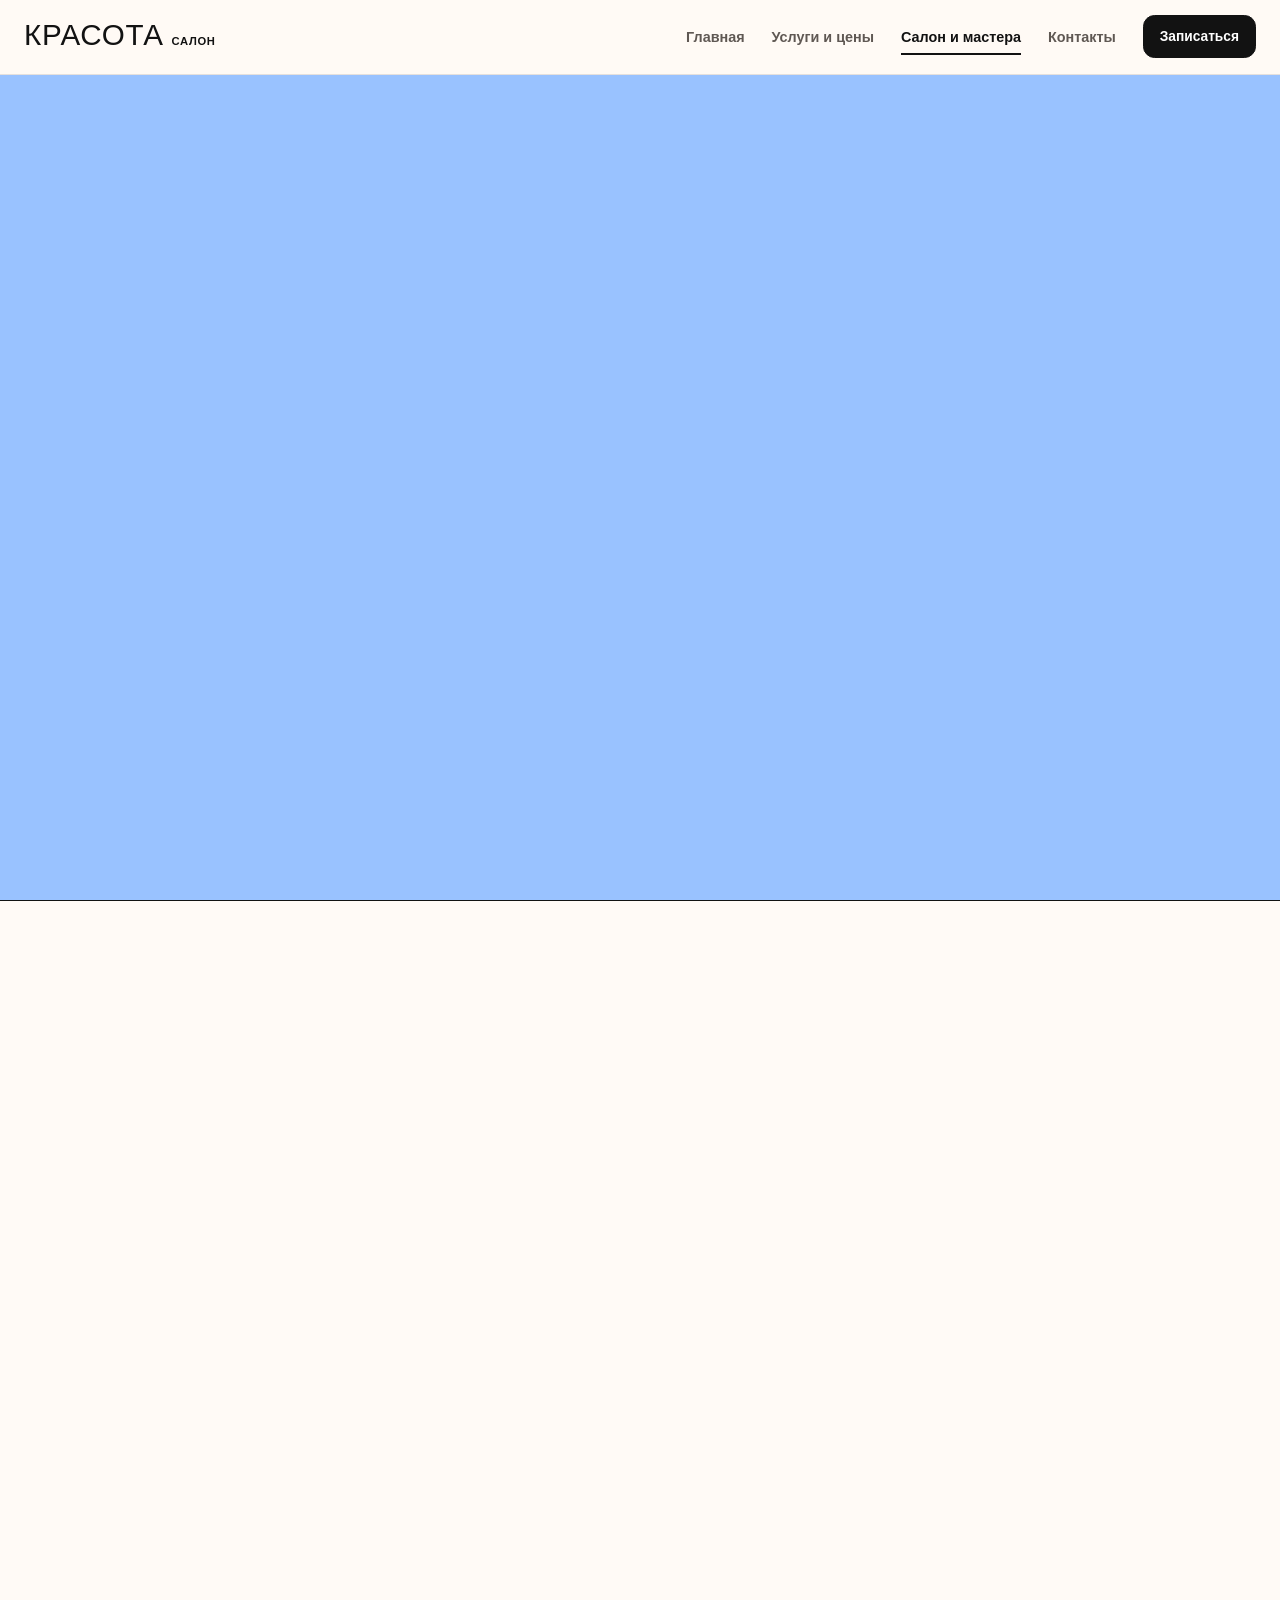
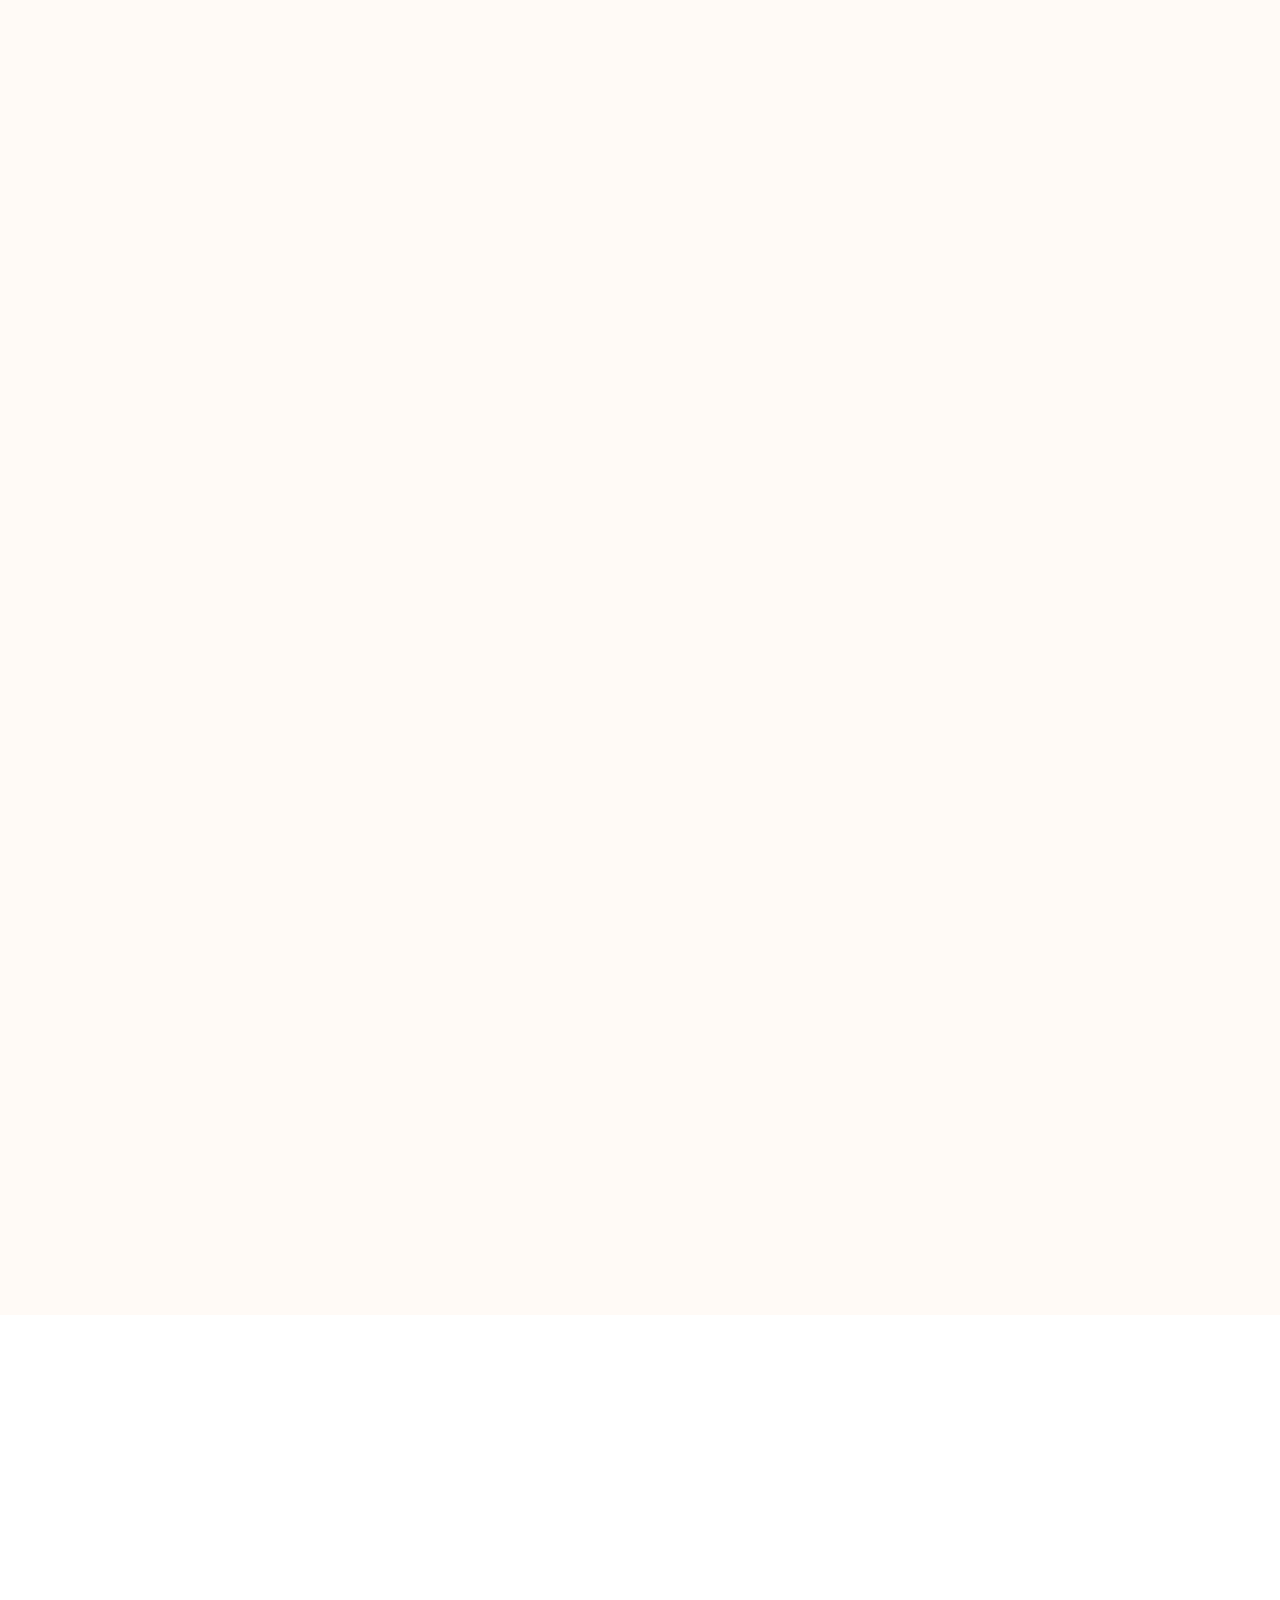
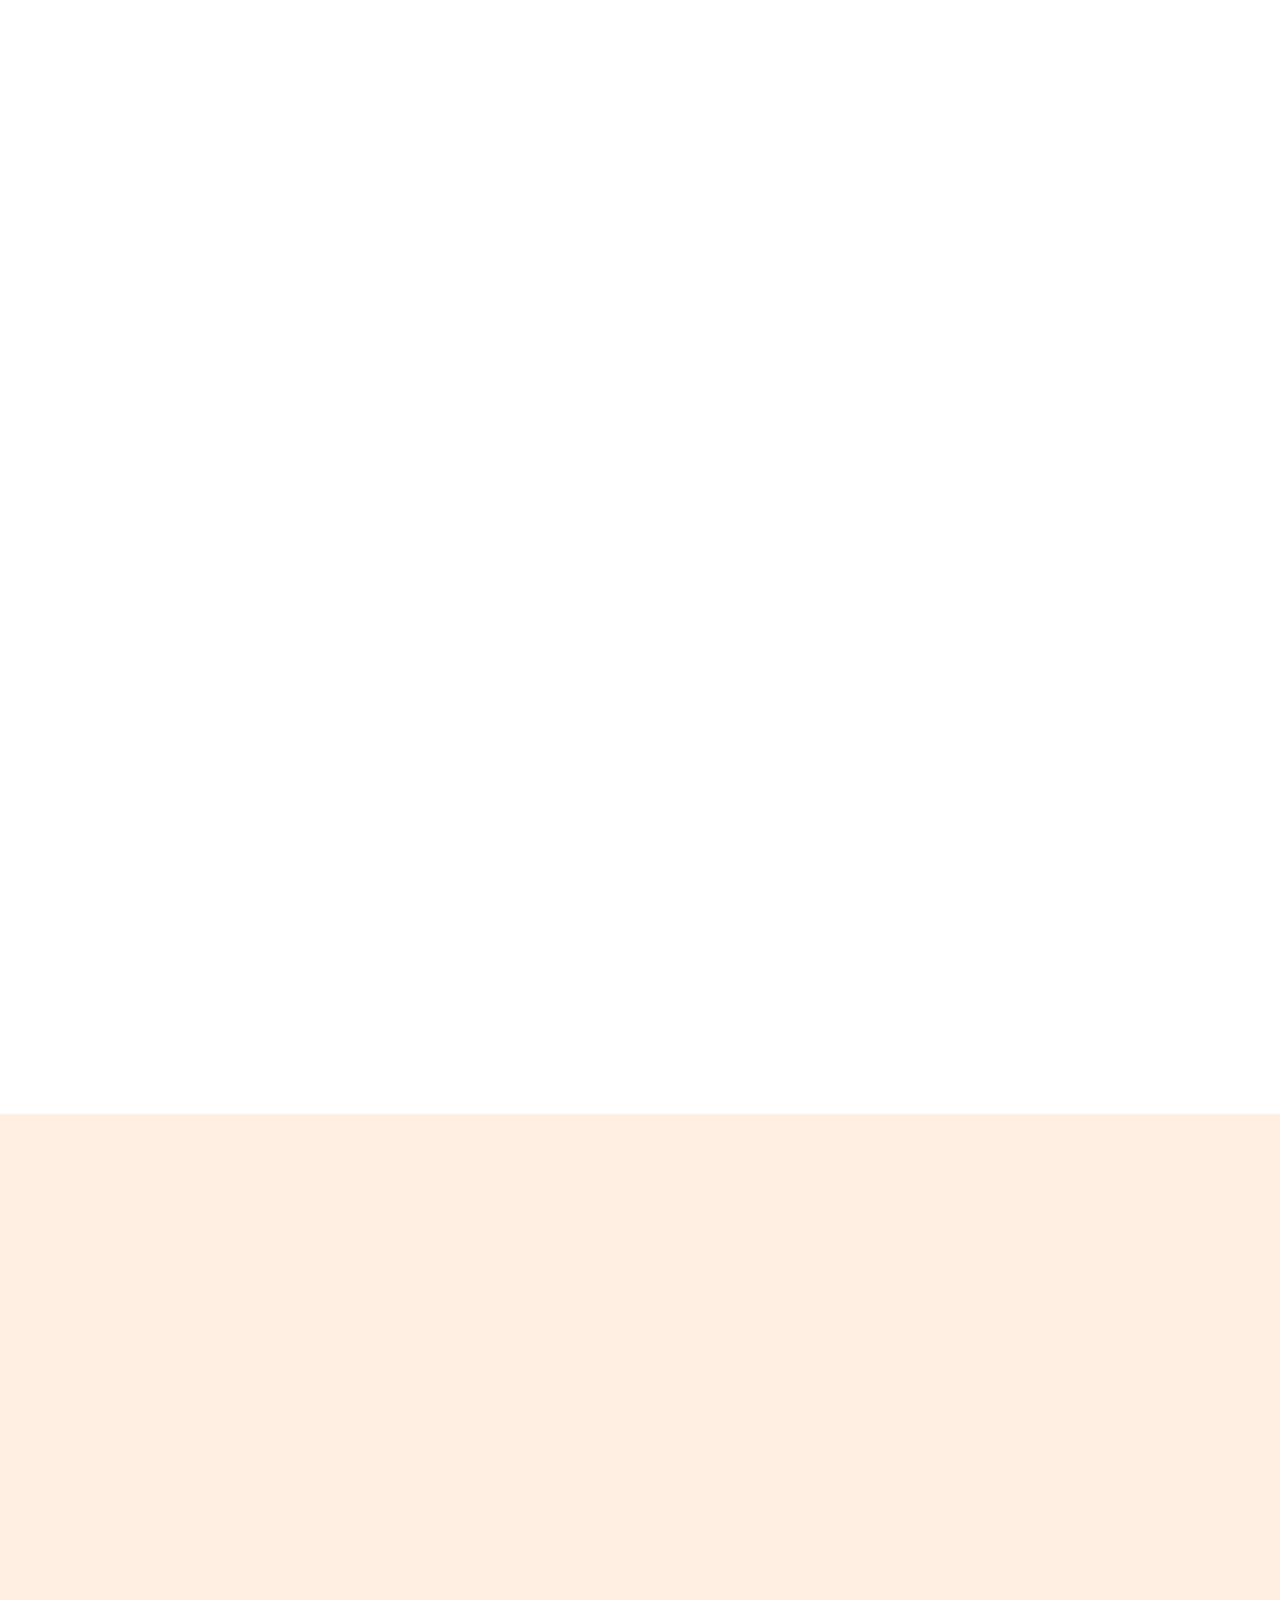
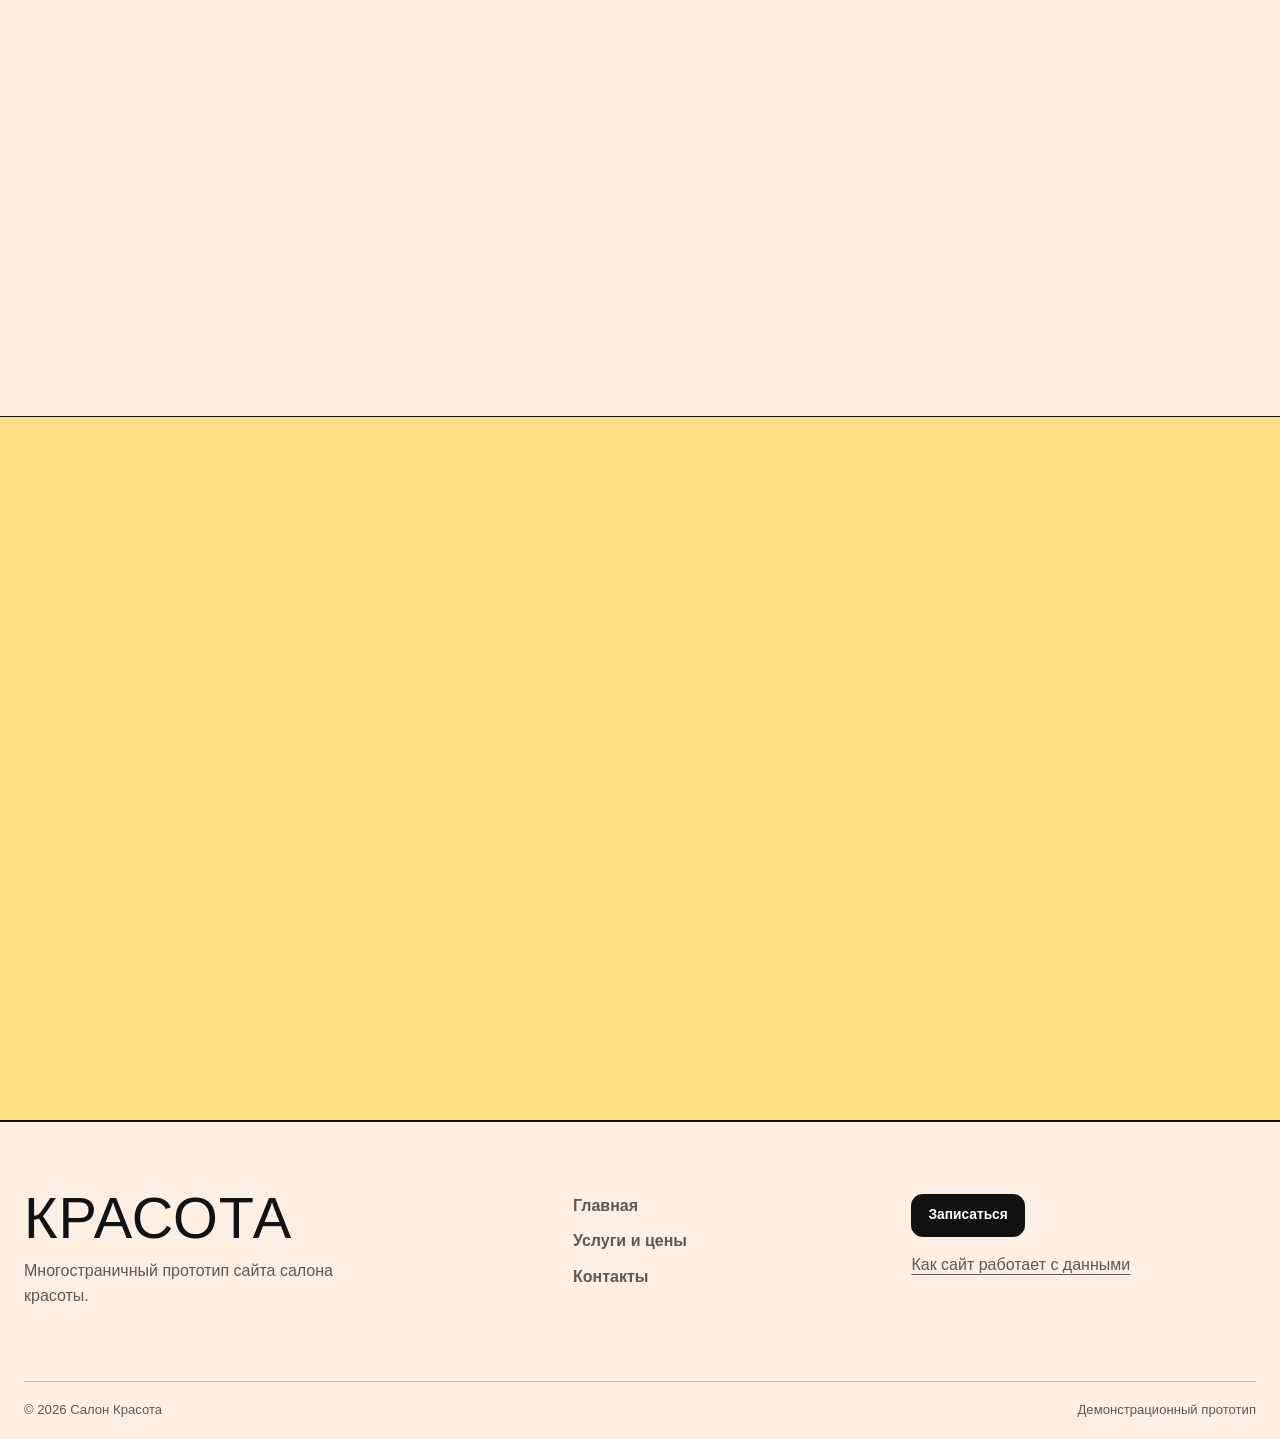
==== commit ee3b0933: "Adapt salon site to four-page editorial structure" ====
--- a/about.html
+++ b/about.html
@@ -7,91 +7,117 @@
   <meta name="robots" content="noindex, nofollow">
   <meta name="referrer" content="no-referrer">
   <meta http-equiv="Content-Security-Policy" content="default-src 'self'; img-src 'self' data:; style-src 'self'; script-src 'self'; connect-src 'none'; frame-src 'none'; font-src 'self'; object-src 'none'; base-uri 'self'; form-action 'none'">
-  <title>Преимущества | Салон Красота</title>
-  <meta name="description" content="Страница преимуществ в прототипе сайта салона красоты.">
+  <title>Салон и мастера | Салон Красота</title>
+  <meta name="description" content="Команда, специализации мастеров, интерьер, будущая галерея работ и подтверждённые отзывы клиентов.">
+  <link rel="preload" as="font" href="assets/BebasNeue-Regular.ttf" type="font/ttf" crossorigin>
   <link rel="preload" as="image" href="assets/hero-light-v2.webp" type="image/webp">
-  <link rel="icon" type="image/svg+xml" href="data:image/svg+xml,%3Csvg xmlns='http://www.w3.org/2000/svg' viewBox='0 0 64 64'%3E%3Crect width='64' height='64' rx='18' fill='%23d60055'/%3E%3Cpath d='M19 17v30M20 32l17-15M20 32l19 15' stroke='%23fff9fc' stroke-width='5' stroke-linecap='round' stroke-linejoin='round'/%3E%3C/svg%3E">
+  <link rel="icon" type="image/svg+xml" href="data:image/svg+xml,%3Csvg xmlns='http://www.w3.org/2000/svg' viewBox='0 0 64 64'%3E%3Crect width='64' height='64' rx='15' fill='%23ff84ba'/%3E%3Cpath d='M18 18h28v8H35v25h-7V26H18z' fill='%23121212'/%3E%3C/svg%3E">
   <link rel="stylesheet" href="assets/styles.css">
 </head>
 <body>
   <a class="skip-link" href="#main">Перейти к содержанию</a>
   <header class="site-header" data-entrance="header">
     <div class="shell header-inner">
-      <a class="brand" href="./" aria-label="Салон Красота, главная страница"><span class="brand-mark" aria-hidden="true">К</span><span>Салон Красота</span></a>
-      <div class="nav-wrap">
-        <button class="menu-toggle" type="button" aria-expanded="false" aria-controls="site-nav" data-menu-toggle>Меню</button>
-        <nav class="site-nav" id="site-nav" aria-label="Основная навигация">
-          <a href="./">Главная</a>
-          <a href="about.html" aria-current="page">Преимущества</a>
-          <a href="services.html">Как добраться</a>
-          <a href="contacts.html">Контакты</a>
-          <a class="button button-primary button-small" href="https://yclients.com/" target="_blank" rel="noopener noreferrer external" referrerpolicy="no-referrer">Записаться</a>
-        </nav>
-      </div>
+      <a class="brand" href="./" aria-label="Салон Красота, главная страница"><span>КРАСОТА</span><small>салон</small></a>
+      <button class="menu-toggle" type="button" aria-expanded="false" aria-controls="site-nav" data-menu-toggle>Меню</button>
+      <nav class="site-nav" id="site-nav" aria-label="Основная навигация">
+        <a href="./">Главная</a>
+        <a href="services.html">Услуги и цены</a>
+        <a href="about.html" aria-current="page">Салон и мастера</a>
+        <a href="contacts.html">Контакты</a>
+        <a class="button button-dark button-small" href="https://yclients.com/" target="_blank" rel="noopener noreferrer external" referrerpolicy="no-referrer">Записаться</a>
+      </nav>
     </div>
   </header>
 
   <main id="main">
-    <section class="page-hero page-hero-pink" aria-labelledby="page-title">
-      <div class="shell page-hero-grid">
-        <div class="page-hero-copy">
-          <p class="eyebrow hero-enter hero-enter-first">Преимущества</p>
-          <h1 id="page-title" class="hero-enter hero-enter-second">Здесь будет всё, что <span>отличает салон</span></h1>
-          <p class="hero-summary hero-enter hero-enter-third">Факты о команде, сервисе, подходе и причинах выбрать именно этот салон.</p>
-          <a class="button button-light hero-enter hero-enter-fourth" href="https://yclients.com/" target="_blank" rel="noopener noreferrer external" referrerpolicy="no-referrer">Запись в YCLIENTS</a>
+    <section class="inner-hero inner-hero-blue" aria-labelledby="page-title">
+      <div class="shell inner-hero-grid inner-hero-grid-wide">
+        <div class="inner-hero-copy">
+          <p class="eyebrow hero-enter hero-enter-first">Салон и мастера</p>
+          <h1 id="page-title" class="hero-enter hero-enter-second">ЛЮДИ, КОТОРЫМ ДОВЕРЯЮТ ОБРАЗ</h1>
+          <p class="hero-lead hero-enter hero-enter-third">Покажем специализацию, опыт и реальные работы каждого мастера.</p>
+          <a class="button button-dark hero-enter hero-enter-fourth" href="#team">Познакомиться с командой</a>
         </div>
-        <figure class="page-hero-photo hero-photo-enter">
-          <img src="assets/hero-light-v2.webp" alt="Временная фотография команды для страницы преимуществ" width="1584" height="990">
-          <figcaption>Здесь будет фотография команды или салона</figcaption>
+        <figure class="inner-hero-image inner-hero-team hero-photo-enter">
+          <img src="assets/hero-light-v2.webp" alt="Команда мастеров в интерьере салона" width="1584" height="990">
+          <figcaption>Здесь будет реальная команда салона</figcaption>
         </figure>
       </div>
     </section>
 
-    <section class="section advantages-page-section">
+    <section class="section team-section" id="team" aria-labelledby="team-title">
       <div class="shell">
-        <header class="section-heading section-heading-narrow" data-reveal>
-          <p class="eyebrow">Будущий контент страницы</p>
-          <h2>Преимущества покажем конкретно</h2>
-          <p>Не будем придумывать обещания. Подставим реальные сильные стороны после интервью с салоном.</p>
+        <header class="stack-heading" data-reveal>
+          <p class="eyebrow">Команда</p>
+          <h2 id="team-title">ВЫБЕРИТЕ МАСТЕРА ПО ЗАДАЧЕ</h2>
+          <p>Карточки заполним именами, специализациями и подтверждённым опытом после получения материалов.</p>
         </header>
-
-        <div class="advantages-mosaic" data-reveal-group>
-          <article class="advantage-placeholder advantage-placeholder-large" data-reveal>
-            <span>Главное преимущество</span>
-            <h3>Здесь будет ключевая причина выбрать салон</h3>
-            <p>Здесь будет короткое подтверждение: факт, цифра или понятное объяснение.</p>
+        <div class="team-layout" data-reveal-group>
+          <article class="team-card team-card-image" data-reveal>
+            <img src="assets/service-light-v2.webp" alt="Иллюстративная фотография мастера по волосам" width="1120" height="1400" loading="lazy">
+            <div><span>Волосы</span><h3>Мастер по стрижкам и укладкам</h3><p>Имя, опыт и ссылка на работы появятся здесь.</p></div>
           </article>
-          <figure class="advantage-photo" data-reveal="image">
-            <img src="assets/interior-light-v2.webp" alt="Временная фотография интерьера для страницы преимуществ" width="1120" height="1400" loading="lazy">
-            <figcaption>Здесь будет реальная фотография интерьера</figcaption>
-          </figure>
-          <article class="advantage-placeholder" data-reveal>
-            <span>Преимущество салона</span>
-            <h3>Здесь будет второй сильный аргумент</h3>
-            <p>Короткое пояснение без общих рекламных фраз.</p>
+          <article class="team-card tile-yellow" data-reveal>
+            <div><span>Цвет</span><h3>Колорист</h3><p>Сложные окрашивания, тонирование и подбор оттенка.</p></div>
           </article>
-          <article class="advantage-placeholder advantage-placeholder-soft" data-reveal>
-            <span>Преимущество салона</span>
-            <h3>Здесь будет ещё один реальный факт</h3>
-            <p>Добавим подтверждение со стороны команды или клиентов.</p>
+          <article class="team-card tile-pink" data-reveal>
+            <div><span>Детали</span><h3>Мастер ногтевого сервиса</h3><p>Маникюр, педикюр, покрытие и дизайн.</p></div>
+          </article>
+          <article class="team-card tile-cream" data-reveal>
+            <div><span>Акценты</span><h3>Бровист и визажист</h3><p>Форма, оттенок и образ к событию.</p></div>
           </article>
         </div>
       </div>
     </section>
 
-    <section class="section compact-cta-section">
-      <div class="shell compact-cta" data-reveal>
-        <div><p class="eyebrow">Следующий шаг</p><h2>Запись ведёт прямо в YCLIENTS</h2></div>
-        <a class="button button-primary" href="https://yclients.com/" target="_blank" rel="noopener noreferrer external" referrerpolicy="no-referrer">Записаться</a>
+    <section class="section works-section" id="works" aria-labelledby="works-title">
+      <div class="shell">
+        <header class="stack-heading" data-reveal>
+          <p class="eyebrow">Портфолио</p>
+          <h2 id="works-title">РАБОТЫ ГОВОРЯТ ТОЧНЕЕ ОБЕЩАНИЙ</h2>
+          <p>Каждая работа получит подпись с услугой и именем мастера. Для окрашиваний можно показать волосы до процедуры и итог.</p>
+        </header>
+        <div class="gallery-layout" data-reveal-group>
+          <figure class="gallery-main" data-reveal="image"><img src="assets/service-light-v2.webp" alt="Иллюстрация процесса работы мастера" width="1120" height="1400" loading="lazy"><figcaption>Здесь будет работа мастера · услуга · автор</figcaption></figure>
+          <figure class="gallery-small gallery-small-top" data-reveal="image"><img src="assets/hero-light-v2.webp" alt="Иллюстративная фотография команды" width="1584" height="990" loading="lazy"><figcaption>Команда салона</figcaption></figure>
+          <figure class="gallery-small gallery-small-bottom" data-reveal="image"><img src="assets/interior-light-v2.webp" alt="Светлый интерьер салона" width="1120" height="1400" loading="lazy"><figcaption>Интерьер и рабочие места</figcaption></figure>
+        </div>
+      </div>
+    </section>
+
+    <section class="section salon-section" aria-labelledby="salon-title">
+      <div class="shell salon-grid">
+        <figure class="salon-photo" data-reveal="image"><img src="assets/interior-light-v2.webp" alt="Светлый интерьер салона с розовыми креслами" width="1120" height="1400" loading="lazy"></figure>
+        <div class="salon-copy" data-reveal>
+          <p class="eyebrow">Пространство</p>
+          <h2 id="salon-title">ПОКАЖЕМ, КУДА ВЫ ПРИДЁТЕ</h2>
+          <p>Фотографии входа, интерьера и рабочих мест снимут лишние вопросы перед первым визитом.</p>
+          <dl class="salon-facts">
+            <div><dt>Адрес</dt><dd>добавим после согласования</dd></div>
+            <div><dt>График</dt><dd>добавим актуальные часы</dd></div>
+            <div><dt>Запись</dt><dd>через систему салона</dd></div>
+          </dl>
+        </div>
+      </div>
+    </section>
+
+    <section class="section reviews-proof" aria-labelledby="reviews-title">
+      <div class="shell reviews-proof-grid">
+        <div data-reveal><p class="eyebrow">Отзывы</p><h2 id="reviews-title">НЕСКОЛЬКО ИСТОРИЙ ВМЕСТО ОБЩИХ СЛОВ</h2></div>
+        <div class="review-source" data-reveal>
+          <p>После получения ссылок добавим содержательные отзывы об основных услугах. Рядом укажем площадку и дату проверки рейтинга.</p>
+          <a class="text-link" href="contacts.html">Контакты и запись</a>
+        </div>
       </div>
     </section>
   </main>
 
   <footer class="site-footer">
-    <div class="shell footer-main">
-      <div class="footer-brand-block"><a class="brand" href="./"><span class="brand-mark" aria-hidden="true">К</span><span>Салон Красота</span></a><p>Яркий прототип будущего сайта салона.</p></div>
-      <nav class="footer-links" aria-label="Навигация в подвале"><a href="./">Главная</a><a href="about.html">Преимущества</a><a href="services.html">Как добраться</a><a href="contacts.html">Контакты</a></nav>
-      <div class="footer-actions"><a class="button button-primary button-small" href="https://yclients.com/" target="_blank" rel="noopener noreferrer external" referrerpolicy="no-referrer">Записаться</a><button class="text-button" type="button" data-privacy-open>Как прототип работает с данными</button></div>
+    <div class="shell footer-grid">
+      <div><a class="footer-logo" href="./">КРАСОТА</a><p>Многостраничный прототип сайта салона красоты.</p></div>
+      <nav aria-label="Навигация в подвале"><a href="./">Главная</a><a href="services.html">Услуги и цены</a><a href="contacts.html">Контакты</a></nav>
+      <div class="footer-actions"><a class="button button-dark button-small" href="https://yclients.com/" target="_blank" rel="noopener noreferrer external" referrerpolicy="no-referrer">Записаться</a><button class="text-button" type="button" data-privacy-open>Как сайт работает с данными</button></div>
     </div>
     <div class="shell footer-bottom"><span>© <span data-year></span> Салон Красота</span><span>Демонстрационный прототип</span></div>
   </footer>
--- a/assets/styles.css
+++ b/assets/styles.css
@@ -1,33 +1,37 @@
+@font-face {
+  font-family: "Bebas Neue";
+  src: url("BebasNeue-Regular.ttf") format("truetype");
+  font-style: normal;
+  font-weight: 400;
+  font-display: swap;
+}
+
 :root {
   color-scheme: light;
-  --page: #fff8fb;
-  --surface: #ffffff;
-  --surface-soft: #ffe8f1;
-  --surface-strong: #ffc8dd;
-  --ink: #21131b;
-  --ink-soft: #6d5360;
-  --accent: #d60055;
-  --accent-dark: #a90043;
-  --accent-bright: #ff2b7f;
-  --accent-pale: #ffdce9;
-  --white: #fffdfd;
-  --line: rgba(64, 18, 37, 0.14);
-  --line-strong: rgba(64, 18, 37, 0.28);
-  --shadow: 0 24px 70px rgba(116, 8, 52, 0.15);
-  --shadow-small: 0 14px 38px rgba(116, 8, 52, 0.12);
-  --radius: 1.75rem;
-  --radius-small: 1.1rem;
-  --radius-control: 999px;
-  --font-body: "Avenir Next", "Segoe UI", Arial, sans-serif;
-  --font-display: "Arial Rounded MT Bold", "Trebuchet MS", "Avenir Next", Arial, sans-serif;
-  --ease-out: cubic-bezier(0.23, 1, 0.32, 1);
-  --ease-in-out: cubic-bezier(0.77, 0, 0.175, 1);
+  --pink: #ff84ba;
+  --pink-deep: #8a1d51;
+  --yellow: #ffdf82;
+  --blue: #99c2ff;
+  --cream: #ffefe3;
+  --paper: #fffaf6;
+  --white: #ffffff;
+  --ink: #121212;
+  --muted: #5f5853;
+  --line: rgba(18, 18, 18, 0.22);
+  --line-soft: rgba(18, 18, 18, 0.11);
+  --radius: 1.25rem;
+  --radius-small: 0.72rem;
+  --shell: min(1380px, calc(100% - 3rem));
+  --font-display: "Bebas Neue", "Arial Narrow", Impact, sans-serif;
+  --font-body: "Segoe UI", Arial, sans-serif;
+  --ease: cubic-bezier(0.22, 1, 0.36, 1);
+  --shadow: 0 24px 70px rgba(18, 18, 18, 0.14);
 }
 
 * { box-sizing: border-box; }
 
 html {
-  background: var(--page);
+  background: var(--paper);
   scroll-behavior: smooth;
   scroll-padding-top: 5.5rem;
 }
@@ -37,7 +41,7 @@
   min-width: 320px;
   overflow-x: clip;
   color: var(--ink);
-  background: var(--page);
+  background: var(--paper);
   font-family: var(--font-body);
   font-size: 1rem;
   line-height: 1.55;
@@ -46,52 +50,47 @@
 }
 
 body.is-locked { overflow: hidden; }
-
 a { color: inherit; }
 button, a { -webkit-tap-highlight-color: transparent; }
 button { font: inherit; }
 img { display: block; width: 100%; }
-figure, blockquote { margin: 0; }
+figure, blockquote, dl, dd { margin: 0; }
 [hidden] { display: none !important; }
 
 :focus-visible {
-  outline: 3px solid var(--accent);
+  outline: 3px solid var(--ink);
   outline-offset: 4px;
 }
 
 .skip-link {
   position: fixed;
-  top: 0.75rem;
-  left: 0.75rem;
+  top: 0.7rem;
+  left: 0.7rem;
   z-index: 100;
-  padding: 0.72rem 1rem;
-  border-radius: var(--radius-control);
+  padding: 0.75rem 1rem;
+  border-radius: var(--radius-small);
   color: var(--white);
-  background: var(--accent);
+  background: var(--ink);
   text-decoration: none;
   transform: translateY(-180%);
-  transition: transform 160ms var(--ease-out);
+  transition: transform 160ms var(--ease);
 }
 
 .skip-link:focus { transform: translateY(0); }
-
-.shell {
-  width: min(1380px, calc(100% - 3rem));
-  margin-inline: auto;
-}
+.shell { width: var(--shell); margin-inline: auto; }
 
 .site-header {
   position: sticky;
   top: 0;
-  z-index: 40;
-  border-bottom: 1px solid var(--line);
-  background: rgba(255, 248, 251, 0.86);
-  backdrop-filter: blur(22px) saturate(160%);
-  -webkit-backdrop-filter: blur(22px) saturate(160%);
+  z-index: 50;
+  border-bottom: 1px solid var(--line-soft);
+  background: rgba(255, 250, 246, 0.9);
+  backdrop-filter: blur(18px) saturate(150%);
+  -webkit-backdrop-filter: blur(18px) saturate(150%);
 }
 
 .header-inner {
-  min-height: 4.75rem;
+  min-height: 4.6rem;
   display: flex;
   align-items: center;
   justify-content: space-between;
@@ -100,60 +99,52 @@
 
 .brand {
   display: inline-flex;
-  align-items: center;
-  gap: 0.75rem;
-  color: var(--ink);
+  align-items: baseline;
+  gap: 0.48rem;
   text-decoration: none;
+  white-space: nowrap;
+}
+
+.brand span {
   font-family: var(--font-display);
-  font-size: 1.02rem;
-  font-weight: 900;
-  letter-spacing: -0.035em;
-  white-space: nowrap;
-}
-
-.brand-mark {
-  width: 2.35rem;
-  height: 2.35rem;
-  display: grid;
-  place-items: center;
-  border-radius: 0.8rem;
-  color: var(--white);
-  background: var(--accent);
-  box-shadow: 0 8px 22px rgba(214, 0, 85, 0.22);
-  font-size: 1rem;
-  font-weight: 900;
-}
-
-.nav-wrap,
+  font-size: 1.85rem;
+  line-height: 1;
+  letter-spacing: 0.025em;
+}
+
+.brand small {
+  font-size: 0.7rem;
+  font-weight: 800;
+  letter-spacing: 0.06em;
+  text-transform: uppercase;
+}
+
 .site-nav {
   display: flex;
   align-items: center;
-}
-
-.site-nav { gap: clamp(1rem, 1.8vw, 1.8rem); }
+  gap: clamp(1rem, 2.1vw, 2rem);
+}
 
 .site-nav > a:not(.button) {
   position: relative;
-  color: var(--ink-soft);
+  color: var(--muted);
   text-decoration: none;
   font-size: 0.9rem;
   font-weight: 720;
   white-space: nowrap;
-  transition: color 150ms ease;
 }
 
 .site-nav > a:not(.button)::after {
   content: "";
   position: absolute;
   right: 0;
-  bottom: -0.38rem;
+  bottom: -0.45rem;
   left: 0;
   height: 2px;
-  border-radius: 2px;
-  background: var(--accent);
+  background: var(--ink);
   transform: scaleX(0);
   transform-origin: right;
-  transition: transform 220ms var(--ease-out);
+  transition: transform 220ms var(--ease);
 }
 
 .site-nav > a:not(.button):hover,
@@ -167,977 +158,512 @@
 
 .menu-toggle {
   display: none;
-  min-height: 2.75rem;
-  padding: 0.55rem 1rem;
-  border: 1px solid var(--line-strong);
-  border-radius: var(--radius-control);
+  min-height: 2.7rem;
+  padding: 0.62rem 0.95rem;
+  border: 1px solid var(--ink);
+  border-radius: var(--radius-small);
   color: var(--ink);
-  background: var(--surface);
+  background: var(--cream);
   cursor: pointer;
-  font-size: 0.9rem;
-  font-weight: 780;
+  font-weight: 800;
 }
 
 .button {
-  min-height: 3.25rem;
+  min-height: 3.3rem;
   display: inline-flex;
   align-items: center;
   justify-content: center;
-  padding: 0.86rem 1.4rem;
+  padding: 0.9rem 1.35rem;
   border: 1px solid transparent;
-  border-radius: var(--radius-control);
+  border-radius: var(--radius-small);
   text-decoration: none;
-  font-size: 0.95rem;
-  font-weight: 800;
+  font-size: 0.94rem;
+  font-weight: 820;
   line-height: 1;
   white-space: nowrap;
-  cursor: pointer;
-  transition:
-    transform 150ms var(--ease-out),
-    color 150ms ease,
-    background-color 150ms ease,
-    border-color 150ms ease,
-    box-shadow 150ms ease,
-    opacity 150ms ease;
-}
-
-.button:active { transform: scale(0.97); }
-.button-small { min-height: 2.75rem; padding: 0.72rem 1.1rem; font-size: 0.88rem; }
-
-.button-primary {
-  color: var(--white);
-  background: var(--accent);
-  border-color: var(--accent);
-  box-shadow: 0 10px 30px rgba(214, 0, 85, 0.22);
-}
-
-.button-secondary {
-  color: var(--ink);
-  background: rgba(255, 255, 255, 0.78);
-  border-color: var(--line-strong);
-  backdrop-filter: blur(12px);
-  -webkit-backdrop-filter: blur(12px);
-}
-
-.button-light {
-  color: var(--accent-dark);
-  background: var(--white);
-  border-color: var(--white);
-  box-shadow: 0 10px 26px rgba(96, 0, 38, 0.14);
-}
-
-.button-muted {
-  color: #725d66;
-  background: rgba(255, 255, 255, 0.62);
-  border-color: rgba(255, 255, 255, 0.8);
-  cursor: default;
-  box-shadow: none;
-}
-
-.text-button {
-  padding: 0;
-  border: 0;
-  color: var(--ink-soft);
-  background: transparent;
-  cursor: pointer;
-  text-decoration: underline;
-  text-decoration-thickness: 1px;
-  text-underline-offset: 0.25rem;
-  transition: color 150ms ease;
-}
+  transition: transform 180ms var(--ease), background-color 180ms ease, color 180ms ease, box-shadow 180ms ease;
+}
+
+.button-small { min-height: 2.7rem; padding: 0.72rem 1rem; font-size: 0.86rem; }
+.button-dark { color: var(--white); background: var(--ink); border-color: var(--ink); }
+.button-light { color: var(--ink); background: var(--white); border-color: var(--white); }
+.button-outline { color: var(--ink); background: transparent; border-color: var(--ink); }
+.button-disabled { color: var(--muted); background: rgba(255,255,255,0.55); border-color: var(--line); cursor: default; }
 
 @media (hover: hover) and (pointer: fine) {
-  .button:hover { transform: translateY(-2px); }
-  .button-primary:hover {
-    color: var(--white);
-    background: var(--accent-dark);
-    border-color: var(--accent-dark);
-    box-shadow: 0 14px 34px rgba(169, 0, 67, 0.25);
-  }
-  .button-secondary:hover { background: var(--surface); border-color: var(--ink); }
-  .button-light:hover { color: var(--accent-dark); box-shadow: 0 15px 32px rgba(96, 0, 38, 0.2); }
-  .text-button:hover { color: var(--accent); }
+  .button:not(.button-disabled):hover { transform: translateY(-3px); box-shadow: 0 10px 22px rgba(18,18,18,0.18); }
+  .button-dark:hover { color: var(--ink); background: var(--white); }
+  .button-light:hover { color: var(--white); background: var(--ink); border-color: var(--ink); }
+  .button-outline:hover { color: var(--white); background: var(--ink); }
 }
 
 h1, h2, h3, p { margin-top: 0; }
 h1, h2, h3 { text-wrap: balance; }
-
-h1, h2, h3 {
+h1, h2, h3, .footer-logo { font-family: var(--font-display); font-weight: 400; letter-spacing: 0.015em; line-height: 0.92; }
+h2 { max-width: 14ch; margin-bottom: 1.35rem; font-size: clamp(3.5rem, 7vw, 7rem); }
+h3 { margin-bottom: 0.8rem; font-size: clamp(2.2rem, 4vw, 4.1rem); }
+
+.eyebrow {
+  margin-bottom: 0.85rem;
+  color: var(--pink-deep);
+  font-size: 0.82rem;
+  font-weight: 850;
+  letter-spacing: 0.04em;
+  text-transform: uppercase;
+}
+
+.section { padding: clamp(5.5rem, 10vw, 9.5rem) 0; }
+.stack-heading { max-width: 58rem; margin-bottom: clamp(3rem, 6vw, 5.5rem); }
+.stack-heading > p:last-child { max-width: 42rem; margin-bottom: 0; color: var(--muted); font-size: clamp(1rem, 1.45vw, 1.2rem); }
+
+/* Главная: журнальная композиция */
+.magazine-hero { padding: 0.8rem 0 2rem; }
+
+.magazine-frame {
+  position: relative;
+  min-height: min(48rem, calc(100dvh - 6.15rem));
+  overflow: hidden;
+  border: 1px solid var(--ink);
+  border-radius: calc(var(--radius) + 0.35rem);
+  background: var(--pink);
+  isolation: isolate;
+}
+
+.hero-kicker {
+  position: absolute;
+  top: 1rem;
+  left: 1.2rem;
+  z-index: 5;
+  margin: 0;
+  font-size: 0.73rem;
+  font-weight: 800;
+}
+
+.hero-word {
+  position: absolute;
+  top: clamp(2.7rem, 8vh, 5rem);
+  right: 1.2rem;
+  left: 1.2rem;
+  z-index: 0;
+  margin: 0;
+  color: var(--white);
   font-family: var(--font-display);
-  letter-spacing: -0.06em;
-  line-height: 0.96;
-}
-
-h1 {
-  margin-bottom: 1.5rem;
-  font-size: clamp(3.25rem, 7vw, 6.8rem);
-  font-weight: 900;
-}
-
-h2 {
-  max-width: 15ch;
-  margin-bottom: 1.2rem;
-  font-size: clamp(2.65rem, 5.4vw, 5.7rem);
-  font-weight: 900;
-}
-
-h3 {
+  font-size: clamp(9rem, 20vw, 18rem);
+  font-weight: 400;
+  letter-spacing: 0.005em;
+  line-height: 0.72;
+  text-align: center;
+  white-space: nowrap;
+}
+
+.hero-number {
+  position: absolute;
+  top: 38%;
+  right: 22.5%;
+  z-index: 5;
+  color: var(--white);
+  font-family: var(--font-display);
+  font-size: 2.1rem;
+}
+
+.hero-side-note {
+  position: absolute;
+  top: 36%;
+  right: 2%;
+  z-index: 5;
+  margin: 0;
+  color: var(--white);
+  font-size: 0.72rem;
+  font-weight: 800;
+  line-height: 1.25;
+  text-align: right;
+  text-transform: uppercase;
+}
+
+.hero-person {
+  position: absolute;
+  top: 18%;
+  right: 21%;
+  bottom: 0;
+  left: 22%;
+  z-index: 2;
+  overflow: hidden;
+  border-inline: 1px solid rgba(18,18,18,0.3);
+  background: var(--cream);
+  clip-path: polygon(4% 1%, 100% 0, 96% 100%, 0 100%);
+}
+
+.hero-person img {
+  height: 100%;
+  object-fit: cover;
+  object-position: 66% center;
+  transform: scale(1.03);
+}
+
+.hero-story {
+  position: absolute;
+  bottom: 0;
+  left: 0;
+  z-index: 6;
+  width: 29%;
+  min-height: 31%;
+  padding: clamp(1.3rem, 2.5vw, 2.5rem);
+  color: var(--white);
+  background: var(--ink);
+}
+
+.hero-story strong {
+  display: block;
   margin-bottom: 0.7rem;
-  font-size: clamp(1.4rem, 2.3vw, 2rem);
-  font-weight: 900;
-  line-height: 1.05;
-}
-
-.eyebrow {
-  margin-bottom: 1rem;
-  color: var(--accent);
-  font-size: 0.9rem;
-  font-weight: 850;
-  letter-spacing: -0.015em;
-}
-
-.section { padding: clamp(5.5rem, 10vw, 9.5rem) 0; }
-
-.section-heading {
-  max-width: 62rem;
-  margin-bottom: clamp(3rem, 6vw, 5.5rem);
-}
-
-.section-heading-narrow { max-width: 49rem; }
-
-.section-heading > p:last-child {
-  max-width: 42rem;
-  margin-bottom: 0;
-  color: var(--ink-soft);
-  font-size: clamp(1rem, 1.4vw, 1.22rem);
-}
-
-.home-hero {
-  min-height: calc(100dvh - 4.75rem);
-  display: flex;
-  align-items: center;
-  padding: clamp(1.5rem, 3.4vw, 3.2rem) 0 clamp(3.5rem, 6vw, 5.5rem);
-}
-
-.home-hero-grid {
-  display: grid;
-  grid-template-columns: minmax(0, 0.86fr) minmax(0, 1.14fr);
-  align-items: center;
-  gap: clamp(2rem, 5vw, 6rem);
-}
-
-.home-hero-copy { position: relative; z-index: 2; }
-.home-hero-copy h1 { max-width: 8.8ch; }
-
-.home-hero-copy h1 span,
-.page-hero-copy h1 span,
-.contact-hero-copy h1 span {
-  display: block;
-  width: fit-content;
-  padding-bottom: 0.08em;
-  color: transparent;
-  background: linear-gradient(100deg, var(--accent-dark), var(--accent-bright), var(--accent-dark));
-  background-size: 220% 100%;
-  -webkit-background-clip: text;
-  background-clip: text;
-}
-
-.motion-ready .home-hero-copy h1 span,
-.motion-ready .page-hero-copy h1 span,
-.motion-ready .contact-hero-copy h1 span {
-  animation: gradient-shift 6s ease-in-out infinite;
-}
-
-.hero-summary {
-  max-width: 34rem;
-  margin-bottom: 0;
-  color: var(--ink-soft);
-  font-size: clamp(1.05rem, 1.5vw, 1.28rem);
-  line-height: 1.5;
-}
-
-.hero-actions {
-  display: flex;
-  flex-wrap: wrap;
-  gap: 0.75rem;
-  margin-top: 2rem;
-}
-
-.hero-collage {
-  position: relative;
-  min-height: clamp(34rem, 48vw, 43rem);
+  font-family: var(--font-display);
+  font-size: clamp(2rem, 3.6vw, 4.2rem);
+  font-weight: 400;
+  line-height: 0.92;
+}
+
+.hero-story p { max-width: 22rem; margin-bottom: 1.2rem; color: rgba(255,255,255,0.74); font-size: 0.9rem; }
+.arrow-link, .text-link { font-weight: 850; text-underline-offset: 0.28rem; }
+.arrow-link { color: var(--white); }
+.arrow-link span { margin-left: 0.4rem; }
+
+.hero-detail {
+  position: absolute;
+  top: 36%;
+  left: 0;
+  z-index: 4;
+  width: 23%;
+  height: 24%;
   overflow: hidden;
-  border-radius: calc(var(--radius) + 0.75rem);
-  background:
-    radial-gradient(circle at 86% 15%, rgba(255, 255, 255, 0.92), transparent 30%),
-    linear-gradient(140deg, var(--surface-strong), var(--surface-soft) 62%, var(--surface));
-  isolation: isolate;
-}
-
-.hero-collage::before {
-  content: "";
-  position: absolute;
-  width: 17rem;
-  height: 17rem;
-  right: -5rem;
-  bottom: -5rem;
-  border-radius: 50%;
-  background: var(--accent);
-  opacity: 0.9;
-}
-
-.photo-card {
-  position: absolute;
-  overflow: hidden;
-  border: 0.45rem solid var(--surface);
-  border-radius: var(--radius);
-  background: var(--surface);
-  box-shadow: var(--shadow);
-}
-
-.section-photo,
-.page-hero-photo,
-.contact-hero-photo,
-.advantage-photo { position: relative; }
-
-.photo-card::after,
-.section-photo::after,
-.page-hero-photo::after,
-.contact-hero-photo::after,
-.advantage-photo::after {
-  content: "";
-  position: absolute;
-  inset: 0;
-  z-index: 4;
-  background: linear-gradient(100deg, transparent 25%, rgba(255, 255, 255, 0.72) 48%, transparent 72%);
-  transform: translateX(-100%);
-  pointer-events: none;
-  animation: image-shimmer 1.6s ease infinite;
-  transition: opacity 200ms ease;
-}
-
-.photo-card.is-loaded::after,
-.section-photo.is-loaded::after,
-.page-hero-photo.is-loaded::after,
-.contact-hero-photo.is-loaded::after,
-.advantage-photo.is-loaded::after { opacity: 0; animation: none; }
-
-.photo-card img {
-  height: calc(100% - 3rem);
-  object-fit: cover;
-  transition: transform 700ms var(--ease-out);
-}
-
-.photo-card figcaption,
-.section-photo figcaption,
-.page-hero-photo figcaption,
-.contact-hero-photo figcaption,
-.advantage-photo figcaption {
-  min-height: 3rem;
-  display: flex;
-  align-items: center;
-  padding: 0.65rem 0.85rem;
-  color: var(--ink-soft);
-  background: var(--surface);
-  font-size: 0.78rem;
-  font-weight: 760;
-  line-height: 1.2;
-}
-
-.photo-card-main {
-  top: 7%;
-  left: 5%;
-  width: 77%;
-  height: 60%;
-  z-index: 1;
-}
-
-.photo-card-main img { object-position: center; }
-.motion-ready .photo-card-main img { animation: image-breathe 9s var(--ease-in-out) infinite alternate; }
-
-.photo-card-side {
-  width: 34%;
-  height: 46%;
-}
-
-.photo-card-side img { object-position: center; }
-
-.photo-card-top {
-  top: 4%;
-  right: 4%;
-  z-index: 3;
-  transform: rotate(3deg);
-}
-
-.photo-card-bottom {
-  right: 12%;
-  bottom: 4%;
-  z-index: 2;
-  transform: rotate(-3deg);
-}
-
-.motion-ready .photo-card-top { animation: photo-float-one 7s var(--ease-in-out) 1s infinite; }
-.motion-ready .photo-card-bottom { animation: photo-float-two 8s var(--ease-in-out) 0.6s infinite; }
-
-@media (hover: hover) and (pointer: fine) {
-  .photo-card:hover img { transform: scale(1.045); }
-}
-
-.marquee {
-  overflow: hidden;
-  color: var(--white);
-  background: var(--accent);
-  border-block: 1px solid rgba(255, 255, 255, 0.28);
-}
-
-.marquee-track {
-  width: max-content;
-  display: flex;
-  align-items: center;
-  will-change: transform;
-}
-
-.marquee-track span {
-  min-width: max-content;
-  padding: 1.1rem 2.5rem;
-  border-right: 1px solid rgba(255, 255, 255, 0.38);
-  font-family: var(--font-display);
-  font-size: clamp(2rem, 4vw, 4.2rem);
-  font-weight: 900;
-  letter-spacing: -0.055em;
-  line-height: 1;
-}
-
-.motion-ready .marquee-track { animation: marquee-left 22s linear infinite; }
-
-.services-section { background: var(--surface); }
-
-.services-layout {
-  display: grid;
-  grid-template-columns: minmax(0, 0.78fr) minmax(0, 1.22fr);
-  gap: clamp(1rem, 2.2vw, 2rem);
-  align-items: stretch;
-}
-
-.section-photo {
-  overflow: hidden;
-  border-radius: var(--radius);
-  background: var(--surface-soft);
-  box-shadow: var(--shadow-small);
-}
-
-.section-photo img {
-  height: calc(100% - 3.25rem);
-  object-fit: cover;
-}
-
-.section-photo-tall { min-height: 42rem; }
-
-.price-prototype {
-  display: flex;
-  flex-direction: column;
-  padding: clamp(1.6rem, 3.4vw, 3.5rem);
-  border-radius: var(--radius);
-  color: var(--white);
-  background: var(--accent);
-  box-shadow: var(--shadow);
-}
-
-.price-prototype-head {
-  display: flex;
-  align-items: flex-end;
-  justify-content: space-between;
-  gap: 1rem;
-  margin-bottom: 1.5rem;
-  padding-bottom: 1.5rem;
-  border-bottom: 1px solid rgba(255, 255, 255, 0.38);
-}
-
-.price-prototype-head span { color: rgba(255, 255, 255, 0.72); font-size: 0.9rem; font-weight: 740; }
-.price-prototype-head strong { font-family: var(--font-display); font-size: clamp(2.5rem, 4vw, 4.4rem); line-height: 0.9; }
-
-.price-row {
-  display: grid;
-  grid-template-columns: minmax(0, 1fr) auto;
-  align-items: center;
-  gap: 1.25rem;
-  padding: 1.45rem 0;
-  border-bottom: 1px solid rgba(255, 255, 255, 0.28);
-}
-
-.price-row strong { display: block; margin-bottom: 0.25rem; font-size: 1.05rem; }
-.price-row small { color: rgba(255, 255, 255, 0.68); font-size: 0.88rem; }
-.price-row > span { max-width: 9rem; text-align: right; font-weight: 850; }
-.price-prototype .button { align-self: flex-start; margin-top: auto; transform: translateY(1rem); }
-
-.reviews-section { background: var(--surface-soft); }
-
-.reviews-layout {
-  display: grid;
-  grid-template-columns: minmax(0, 1.25fr) minmax(18rem, 0.75fr);
-  gap: 1rem;
-}
-
-.review-stack { display: grid; gap: 1rem; }
-
-.review-card {
-  min-height: 16rem;
-  display: flex;
-  flex-direction: column;
-  justify-content: space-between;
-  padding: clamp(1.6rem, 3vw, 3rem);
-  border: 1px solid var(--line);
-  border-radius: var(--radius);
-  background: var(--surface);
-  box-shadow: 0 12px 34px rgba(116, 8, 52, 0.08);
-  transition: transform 300ms var(--ease-out), box-shadow 300ms var(--ease-out);
-}
-
-.review-card p {
-  max-width: 24ch;
-  margin-bottom: 2.5rem;
-  font-family: var(--font-display);
-  font-size: clamp(1.45rem, 2.6vw, 2.45rem);
-  font-weight: 850;
-  line-height: 1.08;
-  letter-spacing: -0.045em;
-}
-
-.review-card footer { color: var(--ink-soft); font-size: 0.92rem; font-weight: 760; }
-.review-card-featured { min-height: 33rem; color: var(--white); background: var(--accent-dark); }
-.review-card-featured p { max-width: 22ch; font-size: clamp(2.2rem, 4vw, 4.25rem); }
-.review-card-featured footer { color: rgba(255, 255, 255, 0.7); }
-.review-card-pink { background: var(--surface-strong); }
-
-@media (hover: hover) and (pointer: fine) {
-  .review-card:hover { transform: translateY(-5px); box-shadow: var(--shadow-small); }
-}
-
-.next-pages-section { padding-top: 0; background: var(--surface-soft); }
-
-.next-pages-panel {
-  display: grid;
-  grid-template-columns: minmax(0, 0.9fr) minmax(0, 1.1fr);
-  gap: clamp(2rem, 7vw, 7rem);
-  padding: clamp(2rem, 5vw, 5rem);
-  border-radius: var(--radius);
-  background: var(--surface);
-  box-shadow: var(--shadow-small);
-}
-
-.next-pages-panel h2 { max-width: 10ch; margin-bottom: 0; font-size: clamp(2.6rem, 4.8vw, 5rem); }
-.next-page-links { display: flex; flex-direction: column; justify-content: center; }
-
-.next-page-links a {
-  display: flex;
-  align-items: center;
-  justify-content: space-between;
-  gap: 1rem;
-  padding: 1.5rem 0;
-  border-bottom: 1px solid var(--line);
-  text-decoration: none;
-  font-family: var(--font-display);
-  font-size: clamp(1.35rem, 2vw, 2rem);
-  font-weight: 850;
-  letter-spacing: -0.04em;
-  transition: color 150ms ease, padding-left 300ms var(--ease-out);
-}
-
-.next-page-links a:first-child { border-top: 1px solid var(--line); }
-.next-page-links strong { color: var(--accent); font-size: 1.2em; }
-
-@media (hover: hover) and (pointer: fine) {
-  .next-page-links a:hover { padding-left: 0.6rem; color: var(--accent); }
-}
-
-.page-hero {
-  min-height: calc(100dvh - 4.75rem);
-  display: flex;
-  align-items: center;
-  padding: clamp(2rem, 4vw, 4rem) 0;
-}
-
-.page-hero-pink { background: linear-gradient(135deg, var(--surface-soft), var(--page)); }
-
-.page-hero-grid {
-  display: grid;
-  grid-template-columns: minmax(0, 0.95fr) minmax(0, 1.05fr);
-  align-items: center;
-  gap: clamp(2rem, 6vw, 7rem);
-}
-
-.page-hero-copy h1 { max-width: 10ch; }
-.page-hero-copy .button { margin-top: 2rem; }
-
-.page-hero-photo,
-.contact-hero-photo {
-  overflow: hidden;
-  border: 0.5rem solid var(--surface);
-  border-radius: var(--radius);
-  background: var(--surface);
-  box-shadow: var(--shadow);
-}
-
-.page-hero-photo img {
-  height: min(66dvh, 42rem);
-  min-height: 30rem;
-  object-fit: cover;
-}
-
-.advantages-page-section { background: var(--surface); }
-
-.advantages-mosaic {
-  display: grid;
-  grid-template-columns: repeat(12, minmax(0, 1fr));
-  gap: 1rem;
-}
-
-.advantage-placeholder,
-.advantage-photo {
-  min-height: 22rem;
-  overflow: hidden;
-  border-radius: var(--radius);
-  background: var(--page);
-  box-shadow: 0 10px 32px rgba(116, 8, 52, 0.08);
-}
-
-.advantage-placeholder {
-  grid-column: span 5;
-  display: flex;
-  flex-direction: column;
-  justify-content: flex-end;
-  padding: clamp(1.6rem, 3vw, 3rem);
-}
-
-.advantage-placeholder > span { margin-bottom: auto; color: var(--accent); font-size: 0.88rem; font-weight: 800; }
-.advantage-placeholder p { max-width: 34rem; margin-bottom: 0; color: var(--ink-soft); }
-.advantage-placeholder-large { grid-column: span 7; min-height: 31rem; color: var(--white); background: var(--accent); }
-.advantage-placeholder-large > span, .advantage-placeholder-large p { color: rgba(255, 255, 255, 0.74); }
-.advantage-placeholder-large h3 { max-width: 15ch; font-size: clamp(2.5rem, 4vw, 4.7rem); }
-.advantage-placeholder-soft { grid-column: span 7; background: var(--surface-soft); }
-
-.advantage-photo { grid-column: span 5; min-height: 31rem; }
-.advantage-photo img { height: calc(100% - 3.25rem); object-fit: cover; }
-
-.compact-cta-section { background: var(--page); }
-.compact-cta {
-  display: flex;
-  align-items: flex-end;
-  justify-content: space-between;
-  gap: 2rem;
-  padding: clamp(2rem, 5vw, 5rem);
-  border-radius: var(--radius);
-  background: var(--surface-strong);
-}
-.compact-cta h2 { max-width: 12ch; margin-bottom: 0; font-size: clamp(2.5rem, 4.8vw, 5rem); }
-
-.directions-hero { background: var(--surface); }
-.directions-hero .page-hero-photo img { object-position: center; }
-
-.route-section { background: var(--page); }
-.route-layout { display: grid; }
-
-.route-points {
-  display: grid;
-  grid-template-columns: minmax(0, 1.1fr) minmax(0, 0.9fr);
-  gap: 1rem;
-  margin-bottom: 1rem;
-}
-
-.route-point {
-  min-height: 16rem;
-  display: grid;
-  grid-template-columns: auto minmax(0, 1fr);
-  align-items: end;
-  gap: 1.25rem;
-  padding: clamp(1.5rem, 3vw, 3rem);
-  border: 1px solid var(--line);
-  border-radius: var(--radius);
-  background: var(--surface);
-}
-
-.route-point:nth-child(2),
-.route-point:nth-child(3) { background: var(--surface-soft); }
-
-.route-point-accent { color: var(--white); background: var(--accent) !important; border-color: var(--accent); }
-.route-point-accent p { color: rgba(255, 255, 255, 0.74) !important; }
-.route-point h3 { margin-bottom: 0.55rem; }
-.route-point p { margin-bottom: 0; color: var(--ink-soft); }
-
-.route-icon {
-  width: 3.4rem;
-  height: 3.4rem;
-  display: grid;
-  place-items: center;
-  border: 1px solid currentColor;
-  border-radius: var(--radius-small);
-  color: var(--accent);
-  font-family: var(--font-display);
-  font-size: 1rem;
-  font-weight: 900;
-}
-
-.route-point-accent .route-icon { color: var(--white); }
-
-.route-map-placeholder {
-  display: grid;
-  grid-template-columns: minmax(0, 1fr) auto;
-  align-items: end;
-  gap: 2rem;
-  padding: clamp(2rem, 5vw, 5rem);
-  border-radius: var(--radius);
-  background:
-    linear-gradient(rgba(255, 255, 255, 0.55) 1px, transparent 1px),
-    linear-gradient(90deg, rgba(255, 255, 255, 0.55) 1px, transparent 1px),
-    var(--surface-strong);
-  background-size: 2.5rem 2.5rem;
-}
-
-.route-map-placeholder h2 { max-width: 13ch; }
-.route-map-placeholder p:last-child { max-width: 39rem; margin-bottom: 0; color: var(--ink-soft); }
-
-.contact-hero {
-  min-height: calc(100dvh - 4.75rem);
-  display: flex;
-  align-items: center;
-  padding: clamp(2rem, 4vw, 4rem) 0;
-  background: linear-gradient(155deg, var(--page), var(--surface-soft));
-}
-
-.contact-hero-grid {
-  display: grid;
-  grid-template-columns: minmax(0, 1.05fr) minmax(21rem, 0.7fr);
-  align-items: center;
-  gap: clamp(2rem, 7vw, 8rem);
-}
-
-.contact-hero-copy h1 { max-width: 9.5ch; }
-.contact-hero-photo { transform: rotate(2deg); }
-.contact-hero-photo img { height: min(68dvh, 44rem); min-height: 31rem; object-fit: cover; }
-
-.contacts-section { background: var(--surface); }
-.contacts-layout { display: grid; }
-
-.contact-details {
-  display: grid;
-  grid-template-columns: repeat(12, minmax(0, 1fr));
-  gap: 1rem;
-  margin-bottom: 1rem;
-}
-
-.contact-detail {
-  grid-column: span 5;
-  min-height: 18rem;
-  display: flex;
-  flex-direction: column;
-  justify-content: flex-end;
-  padding: clamp(1.5rem, 3vw, 3rem);
-  border: 1px solid var(--line);
-  border-radius: var(--radius);
-  background: var(--page);
-}
-
-.contact-detail-wide { grid-column: span 7; background: var(--surface-soft); }
-.contact-detail:nth-child(4) { grid-column: span 7; }
-.contact-detail-pink { color: var(--white); background: var(--accent); border-color: var(--accent); }
-.contact-detail small { margin-bottom: auto; color: var(--accent); font-size: 0.9rem; font-weight: 850; }
-.contact-detail-pink small, .contact-detail-pink span { color: rgba(255, 255, 255, 0.74) !important; }
-.contact-detail strong { max-width: 22ch; margin: 2rem 0 0.6rem; font-family: var(--font-display); font-size: clamp(1.7rem, 2.7vw, 2.8rem); letter-spacing: -0.045em; line-height: 1.05; }
-.contact-detail span { color: var(--ink-soft); }
-
-.contact-booking {
-  display: flex;
-  align-items: flex-end;
-  justify-content: space-between;
-  gap: 2rem;
-  padding: clamp(2rem, 5vw, 5rem);
-  border-radius: var(--radius);
-  color: var(--white);
-  background: var(--accent-dark);
-}
-.contact-booking .eyebrow { color: rgba(255, 255, 255, 0.72); }
-.contact-booking h2 { max-width: 13ch; margin-bottom: 0; }
-
-.site-footer {
-  border-top: 1px solid var(--line);
-  background: var(--page);
-}
-
-.footer-main {
-  display: grid;
-  grid-template-columns: 1.2fr 0.8fr 1fr;
-  gap: clamp(2rem, 6vw, 6rem);
-  padding-block: 4rem;
-}
-
-.footer-brand-block p { max-width: 20rem; margin: 1rem 0 0; color: var(--ink-soft); }
-.footer-links { display: grid; align-content: start; gap: 0.7rem; }
-.footer-links a { width: fit-content; color: var(--ink-soft); text-decoration: none; font-weight: 720; transition: color 150ms ease; }
+  border-block: 1px solid var(--ink);
+  border-right: 1px solid var(--ink);
+  background: var(--cream);
+}
+
+.hero-detail img { height: calc(100% - 2.2rem); object-fit: cover; object-position: center 27%; }
+.hero-detail figcaption { min-height: 2.2rem; padding: 0.5rem 0.75rem; font-size: 0.68rem; font-weight: 750; }
+
+.hero-booking {
+  position: absolute;
+  right: 0;
+  bottom: 0;
+  z-index: 6;
+  width: 24%;
+  min-height: 30%;
+  padding: clamp(1.2rem, 2.2vw, 2.2rem);
+  border-top: 1px solid var(--ink);
+  border-left: 1px solid var(--ink);
+  background: var(--cream);
+}
+
+.hero-booking span { display: block; margin-bottom: 1rem; color: var(--muted); font-size: 0.72rem; }
+.hero-booking strong { display: block; max-width: 12ch; padding-right: 2rem; font-family: var(--font-display); font-size: clamp(1.9rem, 3vw, 3.4rem); font-weight: 400; line-height: 0.95; }
+.square-link { position: absolute; right: 0; bottom: 0; width: 3rem; height: 3rem; display: grid; place-items: center; color: var(--white); background: var(--ink); text-decoration: none; font-size: 1.2rem; }
+
+.directions { background: var(--white); }
+.direction-grid { display: grid; grid-template-columns: repeat(12, minmax(0,1fr)); gap: 1rem; }
+.direction-tile { min-height: 20rem; grid-column: span 5; display: flex; flex-direction: column; padding: clamp(1.5rem, 3vw, 3rem); border: 1px solid var(--ink); border-radius: var(--radius); text-decoration: none; transition: transform 260ms var(--ease), box-shadow 260ms var(--ease); }
+.direction-wide { grid-column: span 7; }
+.direction-tile > span { margin-bottom: auto; font-size: 0.78rem; font-weight: 850; text-transform: uppercase; }
+.direction-tile strong { max-width: 10ch; margin-top: 3rem; font-family: var(--font-display); font-size: clamp(3rem, 5.5vw, 6rem); font-weight: 400; line-height: 0.9; }
+.direction-tile small { max-width: 28rem; margin-top: 0.75rem; font-size: 0.92rem; }
+.tile-pink { background: var(--pink); }
+.tile-yellow { background: var(--yellow); }
+.tile-blue { background: var(--blue); }
+.tile-cream { background: var(--cream); }
+@media (hover:hover) and (pointer:fine) { .direction-tile:hover { transform: translateY(-7px); box-shadow: var(--shadow); } }
+
+.work-preview { background: var(--cream); }
+.work-layout { display: grid; grid-template-columns: repeat(12, minmax(0,1fr)); gap: 1rem; align-items: end; }
+.work-copy { grid-column: span 5; align-self: center; padding-right: clamp(1rem,4vw,5rem); }
+.work-copy h2 { max-width: 9ch; }
+.work-copy p:not(.eyebrow) { max-width: 34rem; color: var(--muted); }
+.work-image { overflow: hidden; border: 1px solid var(--ink); border-radius: var(--radius); background: var(--white); }
+.work-image-wide { grid-column: span 4; height: 36rem; }
+.work-image-tall { grid-column: span 3; height: 44rem; }
+.work-image img { height: calc(100% - 2.9rem); object-fit: cover; }
+.work-image-wide img { object-position: 47% center; }
+.work-image figcaption, .gallery-layout figcaption, .route-image figcaption, .inner-hero-image figcaption { min-height: 2.9rem; display: flex; align-items: center; padding: 0.72rem 0.9rem; font-size: 0.75rem; font-weight: 760; background: var(--white); }
+
+.visit-section { background: var(--yellow); border-block: 1px solid var(--ink); }
+.visit-grid { display: grid; grid-template-columns: minmax(0,0.8fr) minmax(0,1.2fr); gap: clamp(3rem,8vw,9rem); }
+.visit-title h2 { max-width: 8ch; margin-bottom: 0; }
+.visit-list { display: grid; align-content: center; }
+.visit-list article { display: grid; grid-template-columns: minmax(10rem,0.55fr) minmax(0,1fr); gap: 2rem; padding: 1.6rem 0; border-bottom: 1px solid var(--ink); }
+.visit-list article:first-child { border-top: 1px solid var(--ink); }
+.visit-list strong { font-family: var(--font-display); font-size: 2rem; font-weight: 400; line-height: 1; }
+.visit-list p { margin: 0; }
+
+.consultation-section { background: var(--white); }
+.consultation-panel { display: flex; align-items: flex-end; justify-content: space-between; gap: 3rem; padding: clamp(2rem,6vw,6rem); border: 1px solid var(--ink); border-radius: var(--radius); background: var(--pink); }
+.consultation-panel h2 { max-width: 11ch; margin-bottom: 1.1rem; }
+.consultation-panel p:not(.eyebrow) { max-width: 40rem; margin-bottom: 0; }
+.consultation-panel-blue { background: var(--blue); }
+
+/* Внутренние страницы */
+.inner-hero { min-height: calc(100dvh - 4.6rem); display: flex; align-items: center; padding: clamp(2rem,5vw,5rem) 0; border-bottom: 1px solid var(--ink); }
+.inner-hero-yellow { background: var(--yellow); }
+.inner-hero-blue { background: var(--blue); }
+.inner-hero-cream { background: var(--cream); }
+.inner-hero-grid { display: grid; grid-template-columns: minmax(0,0.95fr) minmax(22rem,0.72fr); align-items: center; gap: clamp(2rem,8vw,9rem); }
+.inner-hero-grid-wide { grid-template-columns: minmax(0,0.8fr) minmax(0,1.2fr); }
+.inner-hero-copy h1 { max-width: 8ch; margin: 0 0 1.35rem; font-family: var(--font-display); font-size: clamp(5rem, 10vw, 10rem); font-weight: 400; letter-spacing: 0.01em; line-height: 0.86; }
+.hero-lead { max-width: 34rem; margin-bottom: 0; font-size: clamp(1.05rem,1.5vw,1.25rem); }
+.inner-hero-copy > .button { margin-top: 2rem; }
+.hero-actions { display: flex; flex-wrap: wrap; gap: 0.75rem; margin-top: 2rem; }
+.inner-hero-image { overflow: hidden; border: 1px solid var(--ink); border-radius: var(--radius); background: var(--white); box-shadow: var(--shadow); transform: rotate(1.2deg); }
+.inner-hero-image img { height: min(67dvh, 43rem); min-height: 31rem; object-fit: cover; }
+.inner-hero-team img { object-position: 65% center; }
+
+.price-section { background: var(--paper); }
+.price-heading { margin-bottom: 4rem; }
+.price-catalog { display: grid; gap: 1rem; }
+.price-group { display: grid; grid-template-columns: minmax(20rem,0.8fr) minmax(0,1.2fr); border: 1px solid var(--ink); border-radius: var(--radius); overflow: hidden; background: var(--white); }
+.price-group-reverse .price-group-title { order: 2; border-left: 1px solid var(--ink); border-right: 0; }
+.price-group-title { min-height: 25rem; display: flex; flex-direction: column; justify-content: flex-end; padding: clamp(1.7rem,4vw,4rem); border-right: 1px solid var(--ink); }
+.price-group-title > span { margin-bottom: auto; font-size: 0.78rem; font-weight: 850; text-transform: uppercase; }
+.price-group-title h3 { max-width: 9ch; margin-bottom: 1rem; }
+.price-group-title p { max-width: 28rem; margin-bottom: 0; }
+.price-lines { display: grid; align-content: center; padding: clamp(1rem,3vw,3rem); }
+.price-lines > div { display: grid; grid-template-columns: minmax(0,1fr) auto; gap: 1.5rem; align-items: center; padding: 1.4rem 0; border-bottom: 1px solid var(--line); }
+.price-lines > div:last-child { border-bottom: 0; }
+.price-lines strong { font-size: 1.05rem; }
+.price-lines span { color: var(--muted); font-size: 0.82rem; text-align: right; }
+
+.price-explainer { background: var(--pink); border-block: 1px solid var(--ink); }
+.cost-grid { display: grid; grid-template-columns: minmax(0,0.78fr) minmax(0,1.22fr); gap: clamp(3rem,8vw,9rem); }
+.cost-grid h2 { max-width: 8ch; margin-bottom: 0; }
+.cost-list { display: grid; grid-template-columns: 1fr 1fr; gap: 1px; border: 1px solid var(--ink); background: var(--ink); }
+.cost-list article { min-height: 14rem; padding: 1.5rem; background: var(--pink); }
+.cost-list strong { display: block; margin-bottom: 1rem; font-family: var(--font-display); font-size: 2.2rem; font-weight: 400; line-height: 1; }
+.cost-list p { margin: 0; font-size: 0.9rem; }
+
+.team-section { background: var(--paper); }
+.team-layout { display: grid; grid-template-columns: repeat(12,minmax(0,1fr)); gap: 1rem; }
+.team-card { grid-column: span 5; min-height: 22rem; display: flex; flex-direction: column; justify-content: flex-end; overflow: hidden; border: 1px solid var(--ink); border-radius: var(--radius); }
+.team-card > div { padding: clamp(1.5rem,3vw,3rem); }
+.team-card > div span { display: block; margin-bottom: 3.5rem; font-size: 0.78rem; font-weight: 850; text-transform: uppercase; }
+.team-card h3 { max-width: 10ch; }
+.team-card p { max-width: 27rem; margin-bottom: 0; }
+.team-card-image { grid-column: span 7; grid-row: span 2; min-height: 45rem; background: var(--white); }
+.team-card-image img { height: 30rem; object-fit: cover; object-position: center 24%; }
+.team-card-image > div { min-height: 15rem; }
+.team-card-image > div span { margin-bottom: 1.2rem; }
+
+.works-section { background: var(--white); }
+.gallery-layout { display: grid; grid-template-columns: repeat(12,minmax(0,1fr)); grid-template-rows: 19rem 19rem; gap: 1rem; }
+.gallery-layout figure { overflow: hidden; border: 1px solid var(--ink); border-radius: var(--radius); background: var(--paper); }
+.gallery-layout img { height: calc(100% - 2.9rem); object-fit: cover; }
+.gallery-main { grid-column: span 7; grid-row: 1 / 3; }
+.gallery-main img { object-position: center 23%; }
+.gallery-small { grid-column: span 5; }
+.gallery-small-top img { object-position: 64% center; }
+.gallery-small-bottom img { object-position: center 62%; }
+
+.salon-section { background: var(--cream); }
+.salon-grid { display: grid; grid-template-columns: minmax(0,1fr) minmax(0,0.85fr); gap: clamp(3rem,8vw,9rem); align-items: center; }
+.salon-photo { overflow: hidden; height: min(70dvh,47rem); border: 1px solid var(--ink); border-radius: var(--radius); }
+.salon-photo img { height: 100%; object-fit: cover; }
+.salon-copy h2 { max-width: 9ch; }
+.salon-copy > p:not(.eyebrow) { max-width: 34rem; color: var(--muted); }
+.salon-facts { margin-top: 2.3rem; }
+.salon-facts > div { display: grid; grid-template-columns: 8rem minmax(0,1fr); gap: 1rem; padding: 1rem 0; border-bottom: 1px solid var(--line); }
+.salon-facts > div:first-child { border-top: 1px solid var(--line); }
+.salon-facts dt { font-weight: 850; }
+.salon-facts dd { color: var(--muted); }
+
+.reviews-proof { background: var(--yellow); border-block: 1px solid var(--ink); }
+.reviews-proof-grid { display: grid; grid-template-columns: minmax(0,1.1fr) minmax(20rem,0.6fr); gap: clamp(3rem,8vw,9rem); align-items: end; }
+.reviews-proof h2 { max-width: 11ch; margin-bottom: 0; }
+.review-source { padding: 2rem; border: 1px solid var(--ink); border-radius: var(--radius); background: var(--white); }
+.review-source p { color: var(--muted); }
+
+.contact-details-section { background: var(--white); }
+.contact-editorial { display: grid; grid-template-columns: repeat(12,minmax(0,1fr)); gap: 1rem; }
+.contact-block { grid-column: span 5; min-height: 19rem; display: flex; flex-direction: column; justify-content: flex-end; padding: clamp(1.5rem,3vw,3rem); border: 1px solid var(--ink); border-radius: var(--radius); }
+.contact-block-wide { grid-column: span 7; }
+.contact-block > span { margin-bottom: auto; font-size: 0.78rem; font-weight: 850; text-transform: uppercase; }
+.contact-block strong { max-width: 14ch; margin-top: 3rem; font-family: var(--font-display); font-size: clamp(2.4rem,4.5vw,4.8rem); font-weight: 400; line-height: 0.94; }
+.contact-block p { max-width: 30rem; margin: 0.8rem 0 0; }
+
+.route-section { background: var(--blue); border-block: 1px solid var(--ink); }
+.route-grid { display: grid; grid-template-columns: minmax(0,0.8fr) minmax(22rem,0.72fr); gap: clamp(3rem,8vw,9rem); align-items: center; }
+.route-copy h2 { max-width: 8ch; }
+.route-copy > p:not(.eyebrow) { max-width: 38rem; }
+.route-copy .button { margin-top: 1rem; }
+.route-image { overflow: hidden; border: 1px solid var(--ink); border-radius: var(--radius); background: var(--white); transform: rotate(-1.5deg); }
+.route-image img { height: 34rem; object-fit: cover; }
+
+.faq-section { background: var(--paper); }
+.faq-grid { display: grid; grid-template-columns: minmax(0,0.75fr) minmax(0,1.25fr); gap: clamp(3rem,8vw,9rem); }
+.faq-grid h2 { max-width: 8ch; }
+.faq-grid > div:first-child > p:last-child { max-width: 26rem; color: var(--muted); }
+.faq-list { border-top: 1px solid var(--ink); }
+.faq-list details { border-bottom: 1px solid var(--ink); }
+.faq-list summary { position: relative; padding: 1.6rem 3rem 1.6rem 0; cursor: pointer; list-style: none; font-family: var(--font-display); font-size: clamp(1.8rem,3vw,2.7rem); line-height: 1; }
+.faq-list summary::-webkit-details-marker { display: none; }
+.faq-list summary::after { content: "+"; position: absolute; right: 0; top: 1.42rem; font-family: var(--font-body); font-size: 1.4rem; font-weight: 400; }
+.faq-list details[open] summary::after { content: "−"; }
+.faq-list details p { max-width: 42rem; padding: 0 3rem 1.6rem 0; margin: 0; color: var(--muted); }
+
+.final-booking { padding-top: 0; background: var(--paper); }
+.final-booking-panel { display: flex; align-items: flex-end; justify-content: space-between; gap: 3rem; padding: clamp(2rem,6vw,6rem); border-radius: var(--radius); color: var(--white); background: var(--ink); }
+.final-booking-panel .eyebrow { color: var(--pink); }
+.final-booking-panel h2 { max-width: 10ch; margin-bottom: 0; }
+
+/* Подвал и модальное окно */
+.site-footer { border-top: 1px solid var(--ink); background: var(--cream); }
+.footer-grid { display: grid; grid-template-columns: 1.2fr 0.65fr 0.9fr; gap: clamp(2rem,7vw,7rem); padding-block: 4.5rem; }
+.footer-logo { display: inline-block; font-size: 3.6rem; text-decoration: none; }
+.footer-grid > div:first-child p { max-width: 22rem; margin: 0.8rem 0 0; color: var(--muted); }
+.footer-grid nav { display: grid; align-content: start; gap: 0.7rem; }
+.footer-grid nav a { width: fit-content; color: var(--muted); text-decoration: none; font-weight: 720; }
 .footer-actions { display: flex; flex-direction: column; align-items: flex-start; gap: 1rem; }
-.footer-bottom { display: flex; justify-content: space-between; gap: 1rem; padding-block: 1.25rem; border-top: 1px solid var(--line); color: var(--ink-soft); font-size: 0.84rem; }
-
-@media (hover: hover) and (pointer: fine) {
-  .footer-links a:hover { color: var(--accent); }
-}
-
-.modal-backdrop {
-  position: fixed;
-  inset: 0;
-  z-index: 90;
-  display: grid;
-  place-items: center;
-  padding: 1.5rem;
-  background: rgba(33, 19, 27, 0.58);
-  backdrop-filter: blur(10px);
-  -webkit-backdrop-filter: blur(10px);
-  opacity: 0;
-  transition: opacity 200ms var(--ease-out);
-}
-
-.privacy-dialog {
-  width: min(42rem, 100%);
-  max-height: min(42rem, calc(100dvh - 3rem));
-  overflow: auto;
-  padding: clamp(1.6rem, 4vw, 3rem);
-  border-radius: var(--radius);
-  background: var(--surface);
-  box-shadow: 0 30px 90px rgba(33, 19, 27, 0.28);
-  opacity: 0;
-  transform: translateY(0.75rem) scale(0.96);
-  transition: opacity 220ms var(--ease-out), transform 220ms var(--ease-out);
-}
-
+.text-button { padding: 0; border: 0; color: var(--muted); background: transparent; cursor: pointer; text-decoration: underline; text-underline-offset: 0.25rem; }
+.footer-bottom { display: flex; justify-content: space-between; gap: 1rem; padding-block: 1.15rem; border-top: 1px solid var(--line); color: var(--muted); font-size: 0.82rem; }
+
+.modal-backdrop { position: fixed; inset: 0; z-index: 100; display: grid; place-items: center; padding: 1.5rem; background: rgba(18,18,18,0.62); backdrop-filter: blur(10px); -webkit-backdrop-filter: blur(10px); opacity: 0; transition: opacity 200ms var(--ease); }
+.privacy-dialog { width: min(43rem,100%); max-height: calc(100dvh - 3rem); overflow: auto; padding: clamp(1.5rem,4vw,3rem); border: 1px solid var(--ink); border-radius: var(--radius); background: var(--cream); box-shadow: 0 28px 90px rgba(0,0,0,0.28); opacity: 0; transform: translateY(0.8rem) scale(0.97); transition: opacity 220ms var(--ease), transform 220ms var(--ease); }
 .modal-backdrop.is-open { opacity: 1; }
-.modal-backdrop.is-open .privacy-dialog { opacity: 1; transform: translateY(0) scale(1); }
-
-.privacy-dialog h2 { max-width: 11ch; font-size: clamp(2.2rem, 4.5vw, 4rem); }
-.privacy-dialog p, .privacy-dialog li { color: var(--ink-soft); }
+.modal-backdrop.is-open .privacy-dialog { opacity: 1; transform: none; }
+.privacy-dialog h2 { max-width: 12ch; font-size: clamp(3rem,6vw,5rem); }
+.privacy-dialog p, .privacy-dialog li { color: var(--muted); }
 .privacy-dialog ul { margin: 1.5rem 0 2rem; padding-left: 1.2rem; }
-.privacy-dialog li + li { margin-top: 0.6rem; }
-
-.privacy-dialog-close {
-  float: right;
-  margin-left: 1rem;
-  padding: 0.55rem 0.85rem;
-  border: 1px solid var(--line-strong);
-  border-radius: var(--radius-control);
-  color: var(--ink);
-  background: var(--page);
-  cursor: pointer;
-  font-size: 0.84rem;
-  font-weight: 800;
-}
-
-html.motion-ready [data-reveal] {
-  opacity: 0;
-  transform: translateY(1.5rem);
-  transition:
-    opacity 700ms var(--ease-out),
-    transform 700ms var(--ease-out);
-  transition-delay: var(--reveal-delay, 0ms);
-}
-
-html.motion-ready [data-reveal="image"] { transform: translateY(1.5rem) scale(0.98); }
-html.motion-ready [data-reveal].is-visible { opacity: 1; transform: translateY(0) scale(1); }
-
-html.motion-ready .hero-enter,
-html.motion-ready .hero-collage,
-html.motion-ready .page-hero-photo,
-html.motion-ready .contact-hero-photo {
-  opacity: 0;
-  transform: translateY(1.5rem);
-}
-
-html.motion-ready body.is-ready .hero-enter { animation: hero-enter 760ms var(--ease-out) both; }
-html.motion-ready body.is-ready .hero-enter-first { animation-delay: 80ms; }
+.privacy-dialog li + li { margin-top: 0.55rem; }
+.privacy-dialog-close { float: right; margin-left: 1rem; padding: 0.55rem 0.8rem; border: 1px solid var(--ink); border-radius: var(--radius-small); color: var(--ink); background: var(--white); cursor: pointer; font-weight: 800; }
+
+/* Движение */
+html.motion-ready [data-reveal] { opacity: 0; transform: translateY(1.35rem); transition: opacity 700ms var(--ease), transform 700ms var(--ease); transition-delay: var(--reveal-delay,0ms); }
+html.motion-ready [data-reveal="image"] { transform: translateY(1.35rem) scale(0.985); }
+html.motion-ready [data-reveal].is-visible { opacity: 1; transform: none; }
+html.motion-ready .hero-enter, html.motion-ready .hero-photo-enter { opacity: 0; transform: translateY(1.35rem); }
+html.motion-ready body.is-ready .hero-enter { animation: hero-in 760ms var(--ease) both; }
+html.motion-ready body.is-ready .hero-enter-first { animation-delay: 70ms; }
 html.motion-ready body.is-ready .hero-enter-second { animation-delay: 140ms; }
-html.motion-ready body.is-ready .hero-enter-third { animation-delay: 200ms; }
-html.motion-ready body.is-ready .hero-enter-fourth { animation-delay: 260ms; }
-html.motion-ready body.is-ready .hero-collage,
-html.motion-ready body.is-ready .page-hero-photo,
-html.motion-ready body.is-ready .contact-hero-photo { animation: hero-enter 900ms var(--ease-out) 150ms both; }
-
-@keyframes hero-enter {
-  from { opacity: 0; transform: translateY(1.5rem); }
-  to { opacity: 1; transform: translateY(0); }
-}
-
-@keyframes gradient-shift {
-  0%, 100% { background-position: 0% 50%; }
-  50% { background-position: 100% 50%; }
-}
-
-@keyframes image-breathe {
-  from { transform: scale(1.01); }
-  to { transform: scale(1.055); }
-}
-
-@keyframes photo-float-one {
-  0%, 100% { transform: rotate(3deg) translateY(0); }
-  50% { transform: rotate(1.5deg) translateY(-0.8rem); }
-}
-
-@keyframes photo-float-two {
-  0%, 100% { transform: rotate(-3deg) translateY(0); }
-  50% { transform: rotate(-1.5deg) translateY(0.75rem); }
-}
-
-@keyframes marquee-left {
-  from { transform: translateX(0); }
-  to { transform: translateX(-50%); }
-}
-
-@keyframes image-shimmer {
-  from { transform: translateX(-100%); }
-  to { transform: translateX(100%); }
-}
-
-@media (max-width: 1120px) {
-  .home-hero-grid, .page-hero-grid { gap: 2.5rem; }
-  .home-hero-copy h1 { font-size: clamp(3.3rem, 6.6vw, 5.5rem); }
-  .hero-collage { min-height: 35rem; }
+html.motion-ready body.is-ready .hero-enter-third { animation-delay: 210ms; }
+html.motion-ready body.is-ready .hero-enter-fourth { animation-delay: 280ms; }
+html.motion-ready body.is-ready .hero-photo-enter { animation: hero-in 900ms var(--ease) 150ms both; }
+@keyframes hero-in { from { opacity: 0; transform: translateY(1.35rem); } to { opacity: 1; transform: none; } }
+
+@media (max-width: 1080px) {
   .site-nav { gap: 1rem; }
-  .site-nav > a:not(.button) { font-size: 0.84rem; }
-}
-
-@media (max-width: 960px) {
+  .site-nav > a:not(.button) { font-size: 0.82rem; }
+  .hero-word { font-size: clamp(8rem,19vw,14rem); }
+  .hero-person { left: 20%; right: 19%; }
+  .hero-story { width: 31%; }
+  .hero-booking { width: 27%; }
+  .work-copy { grid-column: span 12; margin-bottom: 2rem; }
+  .work-image-wide { grid-column: span 7; }
+  .work-image-tall { grid-column: span 5; }
+}
+
+@media (max-width: 900px) {
   .menu-toggle { display: inline-flex; align-items: center; justify-content: center; }
-  .site-nav {
-    position: fixed;
-    top: 4.75rem;
-    right: 1rem;
-    left: 1rem;
-    max-height: calc(100dvh - 6rem);
-    overflow: auto;
-    display: flex;
-    flex-direction: column;
-    align-items: stretch;
-    gap: 0;
-    padding: 1rem;
-    border: 1px solid var(--line);
-    border-radius: var(--radius);
-    background: rgba(255, 253, 253, 0.98);
-    box-shadow: var(--shadow);
-    opacity: 0;
-    pointer-events: none;
-    transform: translateY(-0.75rem) scale(0.98);
-    transform-origin: top center;
-    transition: opacity 200ms var(--ease-out), transform 200ms var(--ease-out);
-  }
-  .site-nav.is-open { opacity: 1; pointer-events: auto; transform: translateY(0) scale(1); }
-  .site-nav > a:not(.button) { padding: 1rem 0.5rem; border-bottom: 1px solid var(--line); font-size: 1rem; }
+  .site-nav { position: fixed; top: 4.6rem; right: 1rem; left: 1rem; max-height: calc(100dvh - 5.6rem); overflow: auto; flex-direction: column; align-items: stretch; gap: 0; padding: 1rem; border: 1px solid var(--ink); border-radius: var(--radius); background: var(--cream); box-shadow: var(--shadow); opacity: 0; pointer-events: none; transform: translateY(-0.6rem); transition: opacity 180ms ease, transform 180ms var(--ease); }
+  .site-nav.is-open { opacity: 1; pointer-events: auto; transform: none; }
+  .site-nav > a:not(.button) { padding: 1rem 0.4rem; border-bottom: 1px solid var(--line); font-size: 1rem; }
   .site-nav > a:not(.button)::after { display: none; }
-  .site-nav .button { margin-top: 0.75rem; }
-  .footer-main { grid-template-columns: 1fr 1fr; }
+  .site-nav .button { margin-top: 0.8rem; }
+  .magazine-frame { min-height: 46rem; }
+  .hero-word { font-size: clamp(7.7rem,18vw,11.2rem); }
+  .hero-person { top: 21%; left: 17%; right: 15%; }
+  .hero-detail { width: 27%; height: 22%; }
+  .hero-story { width: 34%; }
+  .hero-booking { width: 31%; }
+  .hero-number { right: 18%; }
+  .direction-tile, .direction-wide { grid-column: span 6; }
+  .visit-grid, .cost-grid, .salon-grid, .reviews-proof-grid, .faq-grid { grid-template-columns: 1fr; }
+  .visit-list { margin-top: 1rem; }
+  .consultation-panel, .final-booking-panel { align-items: flex-start; flex-direction: column; }
+  .inner-hero { min-height: auto; }
+  .inner-hero-grid, .inner-hero-grid-wide, .route-grid { grid-template-columns: 1fr; }
+  .inner-hero-copy h1 { max-width: 9ch; }
+  .inner-hero-image { max-width: 39rem; transform: none; }
+  .price-group { grid-template-columns: 1fr; }
+  .price-group-reverse .price-group-title { order: 0; border-left: 0; }
+  .price-group-title { min-height: 21rem; border-right: 0; border-bottom: 1px solid var(--ink); }
+  .team-card, .team-card-image { grid-column: span 6; grid-row: auto; min-height: 25rem; }
+  .team-card-image img { height: 22rem; }
+  .team-card-image > div { min-height: 13rem; }
+  .gallery-layout { grid-template-rows: 23rem 23rem; }
+  .gallery-main { grid-column: span 12; grid-row: auto; }
+  .gallery-small { grid-column: span 6; }
+  .salon-photo { height: 36rem; }
+  .review-source { max-width: 38rem; }
+  .route-image { max-width: 37rem; transform: none; }
+  .footer-grid { grid-template-columns: 1fr 1fr; }
   .footer-actions { grid-column: 1 / -1; }
 }
 
-@media (max-width: 820px) {
-  .shell { width: min(100% - 2rem, 42rem); }
-  .home-hero { min-height: auto; padding-top: 3.25rem; }
-  .home-hero-grid,
-  .page-hero-grid,
-  .contact-hero-grid,
-  .services-layout,
-  .reviews-layout,
-  .next-pages-panel,
-  .route-map-placeholder {
-    grid-template-columns: 1fr;
-  }
-  .home-hero-copy h1, .page-hero-copy h1, .contact-hero-copy h1 { max-width: 10ch; }
-  .hero-collage { min-height: 36rem; }
-  .services-layout { gap: 1rem; }
-  .section-photo-tall { min-height: 34rem; }
-  .reviews-layout { gap: 1rem; }
-  .review-card-featured { min-height: 27rem; }
-  .next-pages-panel { padding: 2rem; }
-  .page-hero, .contact-hero { min-height: auto; padding-block: 4rem; }
-  .page-hero-photo img, .contact-hero-photo img { height: 34rem; min-height: 0; }
-  .page-hero-photo, .contact-hero-photo { transform: none; }
-  .advantages-mosaic, .contact-details { grid-template-columns: 1fr; }
-  .advantage-placeholder,
-  .advantage-placeholder-large,
-  .advantage-placeholder-soft,
-  .advantage-photo,
-  .contact-detail,
-  .contact-detail-wide,
-  .contact-detail:nth-child(4) { grid-column: auto; }
-  .advantage-placeholder-large h3 { font-size: clamp(2.4rem, 8vw, 4rem); }
-  .compact-cta, .contact-booking { align-items: flex-start; flex-direction: column; }
-  .route-points { grid-template-columns: 1fr; }
-  .route-map-placeholder { align-items: start; }
-  .footer-main { grid-template-columns: 1fr; gap: 2rem; }
-  .footer-actions { grid-column: auto; }
-}
-
-@media (max-width: 560px) {
+@media (max-width: 650px) {
+  :root { --shell: min(100% - 1.25rem, 40rem); }
   .header-inner { min-height: 4.25rem; }
   .site-nav { top: 4.25rem; }
-  .brand { font-size: 0.93rem; }
-  .brand-mark { width: 2.1rem; height: 2.1rem; }
-  h1 { font-size: clamp(3rem, 15vw, 4.3rem); }
-  h2 { font-size: clamp(2.45rem, 12vw, 3.8rem); }
-  .home-hero-copy h1 { font-size: clamp(3rem, 15vw, 4.3rem); }
-  .hero-actions { align-items: stretch; flex-direction: column; }
+  .brand span { font-size: 1.6rem; }
+  h2 { font-size: clamp(3.2rem,16vw,5rem); }
+  .section { padding-block: 5rem; }
+  .magazine-hero { padding-top: 0.45rem; }
+  .magazine-frame { min-height: 47rem; }
+  .hero-kicker { top: 0.8rem; left: 0.8rem; right: 0.8rem; font-size: 0.62rem; }
+  .hero-word { top: 4.2rem; right: 0.3rem; left: 0.3rem; font-size: clamp(6.2rem,29vw,9rem); line-height: 0.78; }
+  .hero-person { top: 18%; right: 0; bottom: 28%; left: 13%; clip-path: polygon(4% 0,100% 2%,96% 100%,0 97%); }
+  .hero-person img { object-position: 68% center; }
+  .hero-detail { top: 34%; width: 29%; height: 18%; }
+  .hero-detail figcaption { font-size: 0.58rem; }
+  .hero-number { top: 24%; right: 5%; font-size: 1.6rem; }
+  .hero-side-note { top: 29%; right: 3%; font-size: 0.58rem; }
+  .hero-story { width: 58%; min-height: 28%; padding: 1.1rem; }
+  .hero-story strong { font-size: 2.5rem; }
+  .hero-story p { font-size: 0.78rem; }
+  .hero-booking { width: 42%; min-height: 28%; padding: 1rem; }
+  .hero-booking span { margin-bottom: 0.6rem; font-size: 0.62rem; }
+  .hero-booking strong { padding-right: 0; font-size: 2rem; }
+  .square-link { width: 2.6rem; height: 2.6rem; }
+  .direction-grid { grid-template-columns: 1fr; }
+  .direction-tile, .direction-wide { grid-column: auto; min-height: 18rem; }
+  .direction-tile strong { font-size: 3.6rem; }
+  .work-layout { grid-template-columns: 1fr; }
+  .work-copy, .work-image-wide, .work-image-tall { grid-column: auto; }
+  .work-image-wide { height: 30rem; }
+  .work-image-tall { height: 34rem; }
+  .visit-list article { grid-template-columns: 1fr; gap: 0.65rem; }
+  .consultation-panel { padding: 1.5rem; }
+  .consultation-panel .button, .final-booking-panel .button { width: 100%; }
+  .inner-hero { padding-block: 3.5rem; }
+  .inner-hero-copy h1 { font-size: clamp(4.4rem,20vw,6.6rem); }
+  .inner-hero-image img { min-height: 0; height: 31rem; }
+  .hero-actions { flex-direction: column; align-items: stretch; }
   .hero-actions .button { width: 100%; }
-  .hero-collage { min-height: 31rem; border-radius: var(--radius); }
-  .photo-card { border-width: 0.35rem; }
-  .photo-card-main { top: 5%; left: 4%; width: 83%; height: 57%; }
-  .photo-card-side { width: 40%; height: 42%; }
-  .photo-card-top { right: 2%; }
-  .photo-card-bottom { right: 8%; bottom: 3%; }
-  .photo-card figcaption { font-size: 0.69rem; }
-  .marquee-track span { padding-inline: 1.4rem; }
-  .section { padding-block: 5rem; }
-  .section-heading { margin-bottom: 2.5rem; }
-  .section-photo-tall { min-height: 30rem; }
-  .price-prototype { padding: 1.25rem; }
-  .price-prototype-head { align-items: flex-start; flex-direction: column; }
-  .price-row { grid-template-columns: 1fr; gap: 0.4rem; }
-  .price-row > span { text-align: left; }
-  .price-prototype .button { width: 100%; }
-  .review-card-featured { min-height: 24rem; }
-  .review-card-featured p { font-size: clamp(2rem, 10vw, 3rem); }
-  .next-pages-panel { padding: 1.5rem; }
-  .page-hero-photo img, .contact-hero-photo img { height: 28rem; }
-  .advantage-placeholder, .advantage-placeholder-large, .advantage-photo { min-height: 23rem; }
-  .route-point { grid-template-columns: 1fr; min-height: 15rem; }
-  .route-map-placeholder, .compact-cta, .contact-booking { padding: 1.5rem; }
-  .contact-detail { min-height: 15rem; }
-  .footer-bottom { align-items: flex-start; flex-direction: column; }
-  .modal-backdrop { padding: 0.75rem; }
+  .price-group-title { min-height: 19rem; padding: 1.4rem; }
+  .price-lines { padding: 0.4rem 1.3rem; }
+  .price-lines > div { grid-template-columns: 1fr; gap: 0.25rem; }
+  .price-lines span { text-align: left; }
+  .cost-list { grid-template-columns: 1fr; }
+  .cost-list article { min-height: 11rem; }
+  .team-layout { grid-template-columns: 1fr; }
+  .team-card, .team-card-image { grid-column: auto; }
+  .gallery-layout { grid-template-columns: 1fr; grid-template-rows: none; }
+  .gallery-main, .gallery-small { grid-column: auto; height: 27rem; }
+  .salon-photo { height: 32rem; }
+  .salon-facts > div { grid-template-columns: 1fr; gap: 0.2rem; }
+  .contact-editorial { grid-template-columns: 1fr; }
+  .contact-block, .contact-block-wide { grid-column: auto; min-height: 17rem; }
+  .route-image img { height: 30rem; }
+  .faq-list summary { padding-right: 2.4rem; font-size: 2rem; }
+  .final-booking-panel { padding: 1.5rem; }
+  .footer-grid { grid-template-columns: 1fr; gap: 2rem; }
+  .footer-actions { grid-column: auto; }
+  .footer-bottom { flex-direction: column; }
+  .modal-backdrop { padding: 0.65rem; }
 }
 
 @media (prefers-reduced-motion: reduce) {
   html { scroll-behavior: auto; }
   *, *::before, *::after { scroll-behavior: auto !important; }
-  .motion-ready .home-hero-copy h1 span,
-  .motion-ready .page-hero-copy h1 span,
-  .motion-ready .contact-hero-copy h1 span,
-  .motion-ready .marquee-track,
-  .motion-ready .photo-card-main img,
-  .motion-ready .photo-card-top,
-  .motion-ready .photo-card-bottom { animation: none !important; }
-  .photo-card::after,
-  .section-photo::after,
-  .page-hero-photo::after,
-  .contact-hero-photo::after,
-  .advantage-photo::after { animation: none; opacity: 0; }
-  html.motion-ready [data-reveal],
-  html.motion-ready .hero-enter,
-  html.motion-ready .hero-collage,
-  html.motion-ready .page-hero-photo,
-  html.motion-ready .contact-hero-photo {
-    opacity: 1;
-    transform: none;
-    transition: opacity 200ms ease;
-  }
-  .marquee { overflow-x: auto; }
-  .marquee-track { transform: none; }
+  html.motion-ready [data-reveal], html.motion-ready .hero-enter, html.motion-ready .hero-photo-enter { opacity: 1; transform: none; transition: none; animation: none !important; }
+  .direction-tile, .button { transition: none; }
 }
 
 @media (prefers-reduced-transparency: reduce) {
-  .site-header, .button-secondary, .modal-backdrop { backdrop-filter: none; -webkit-backdrop-filter: none; }
-  .site-header { background: var(--page); }
-  .button-secondary { background: var(--surface); }
-}
+  .site-header, .modal-backdrop { backdrop-filter: none; -webkit-backdrop-filter: none; }
+  .site-header { background: var(--paper); }
+}
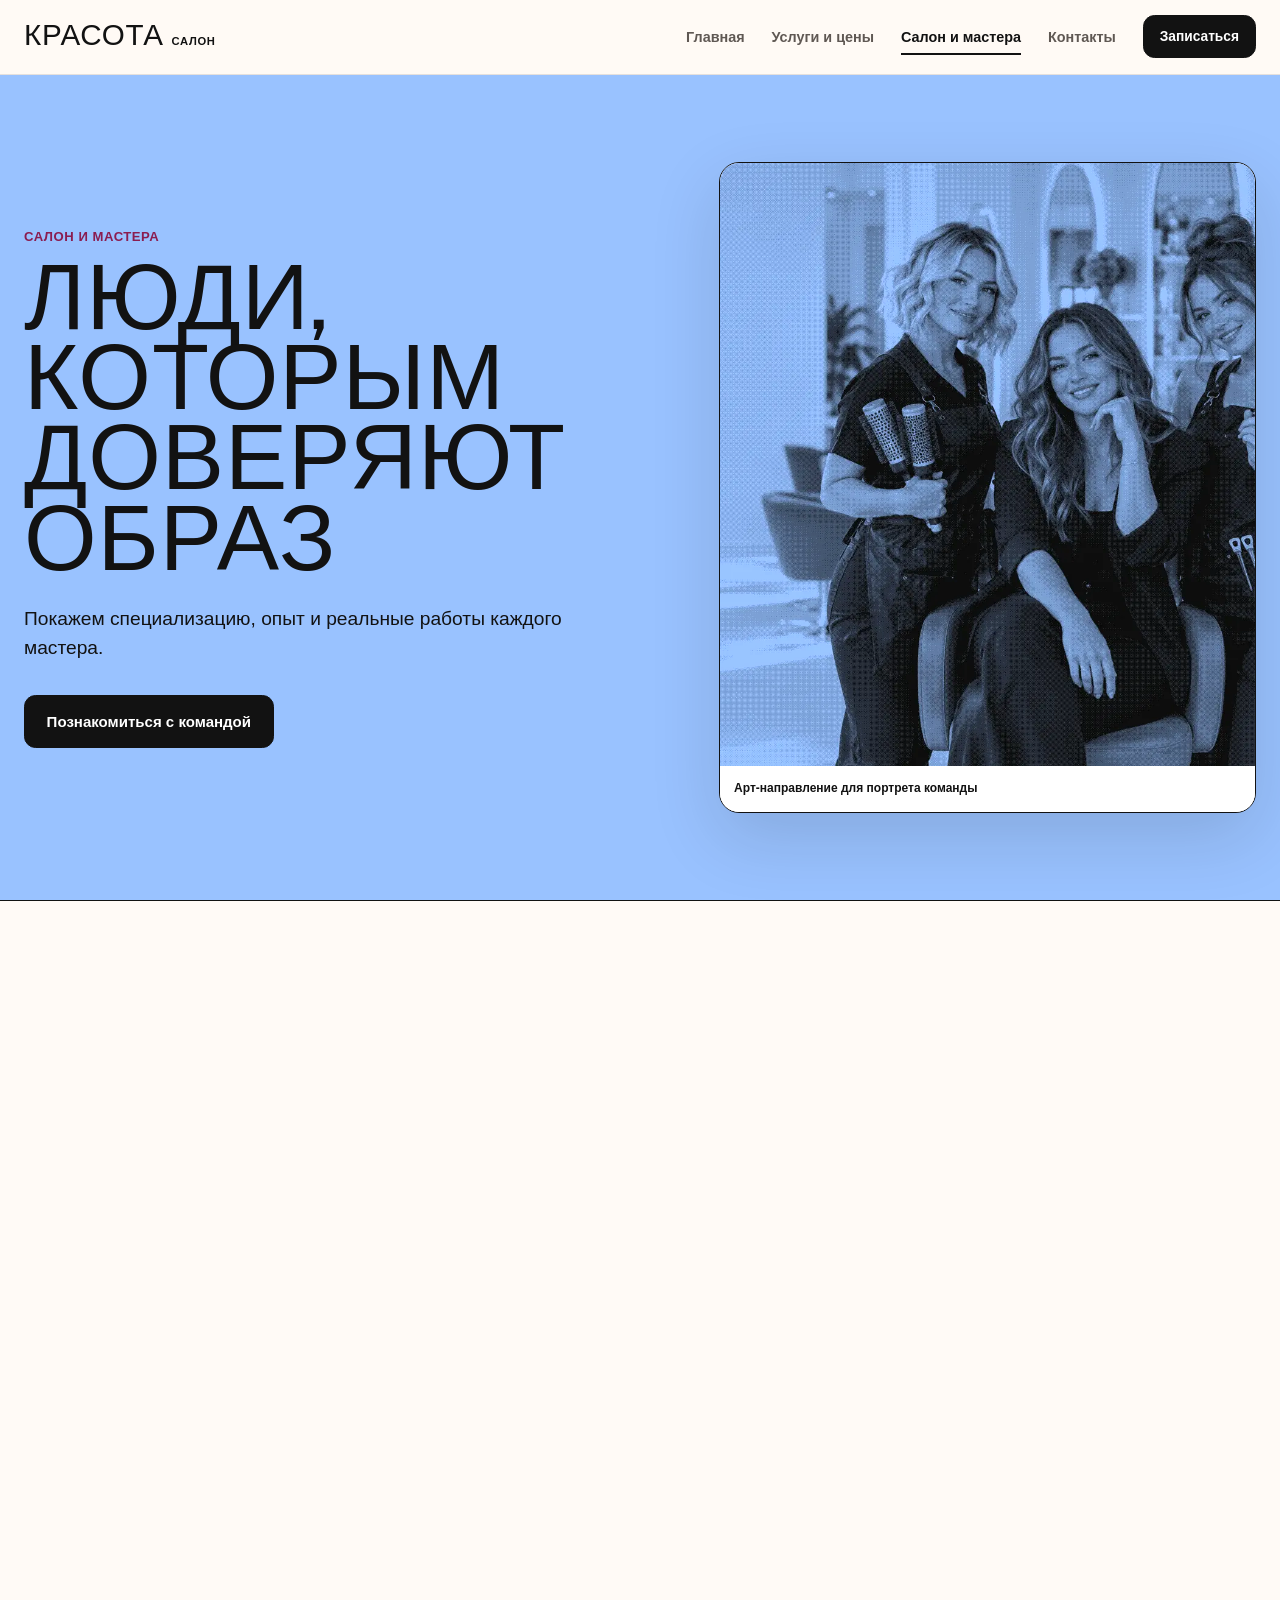
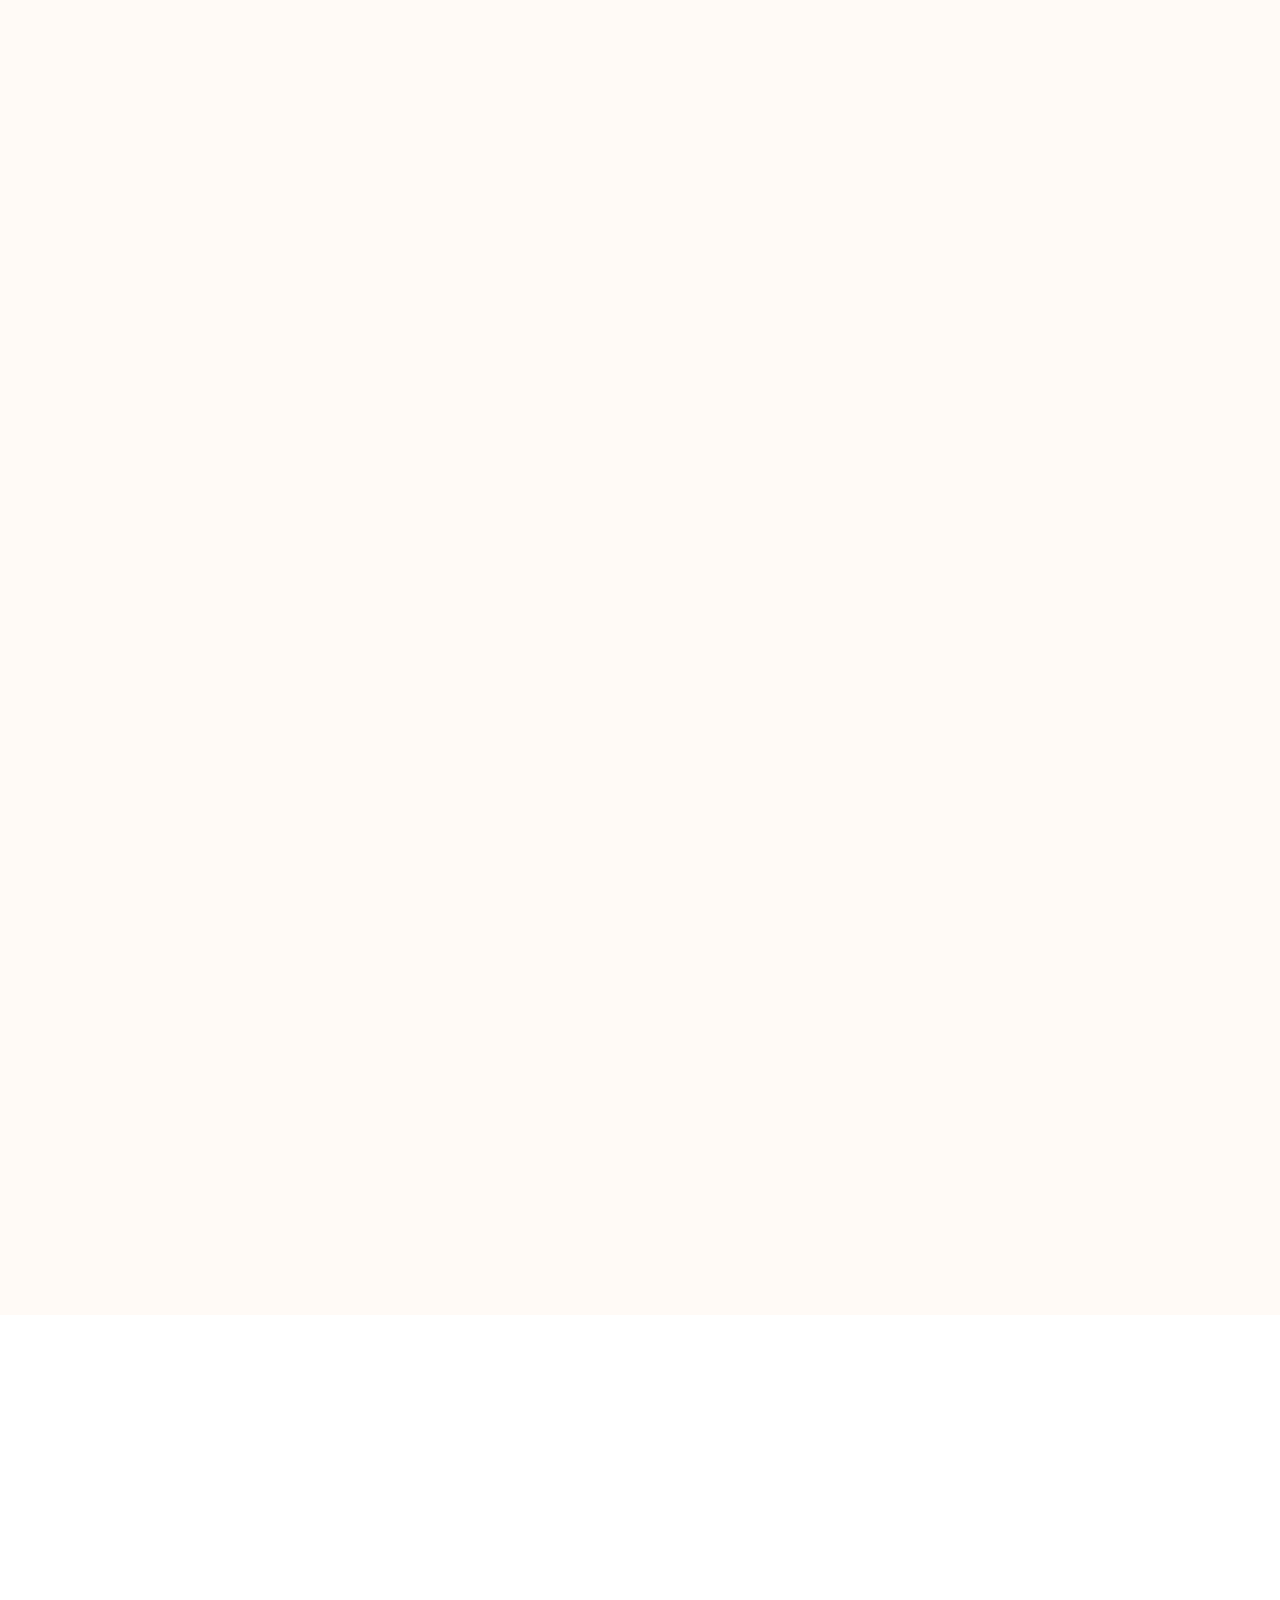
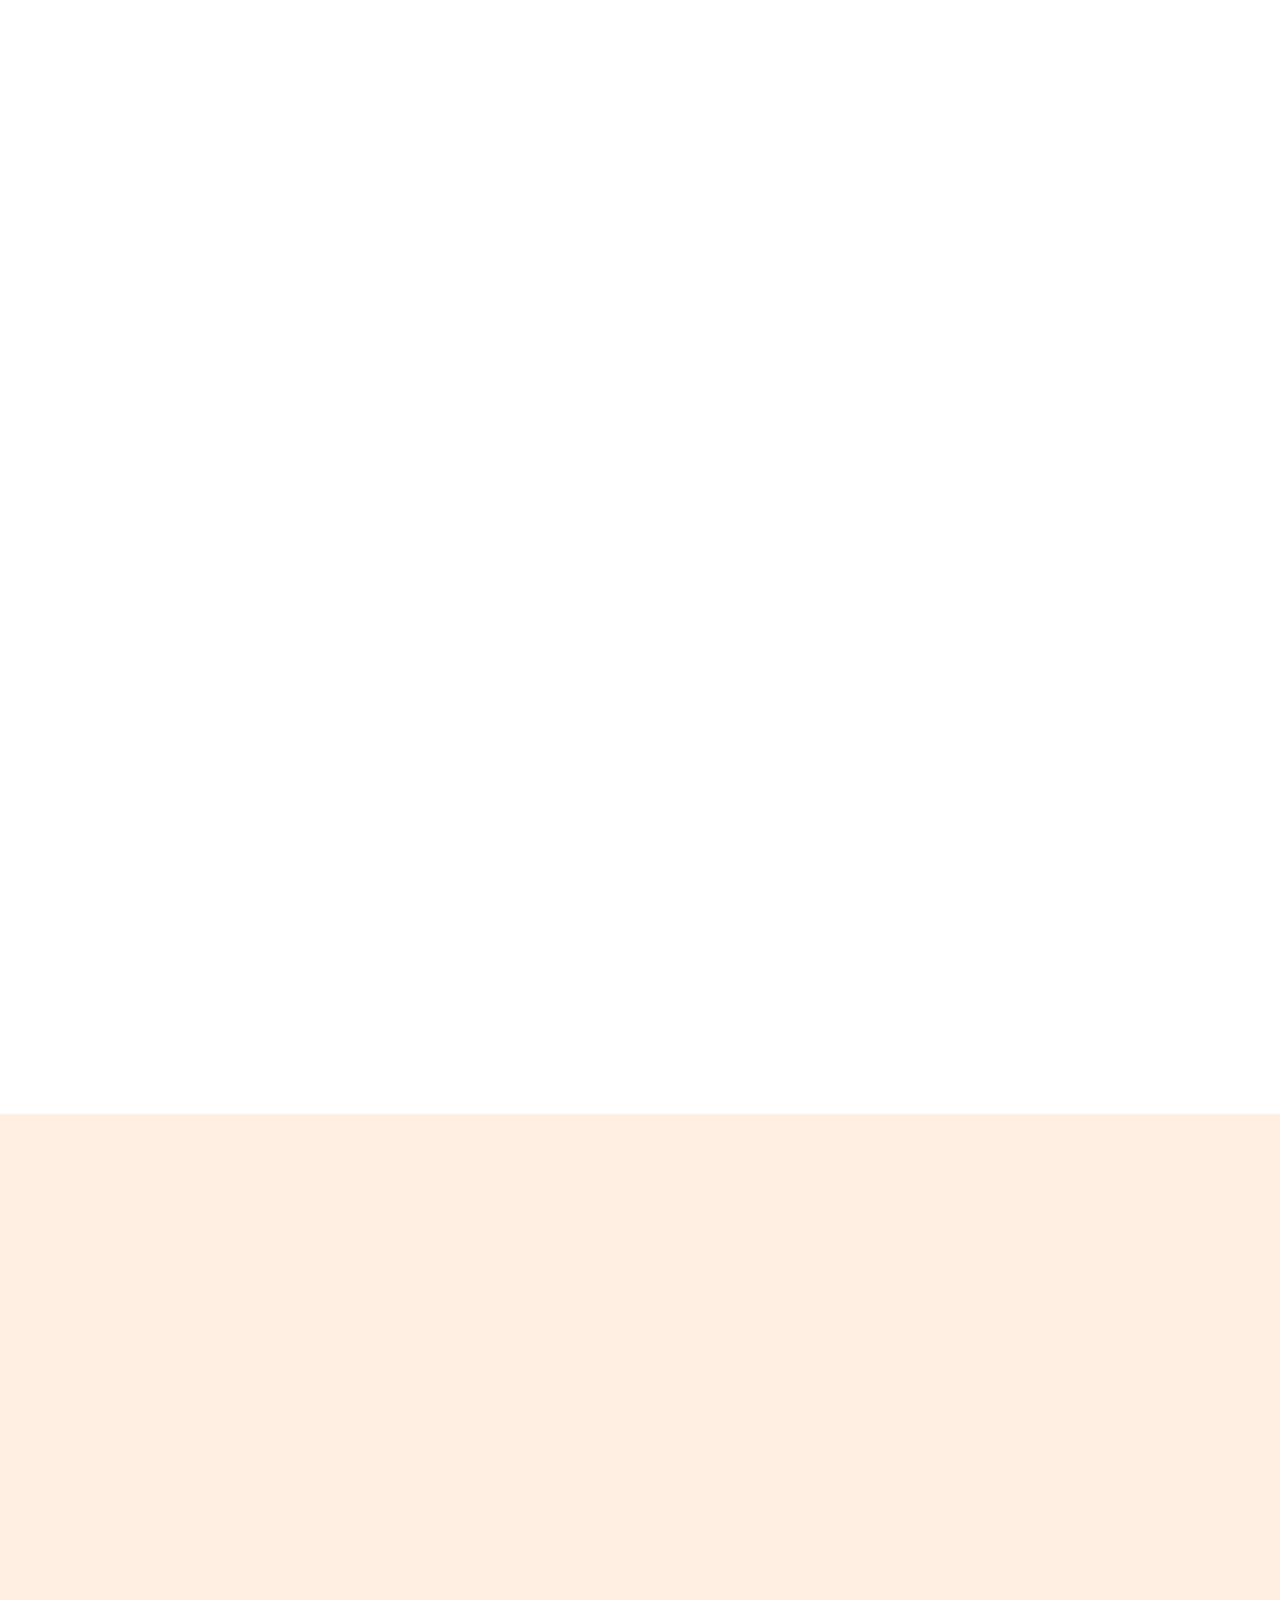
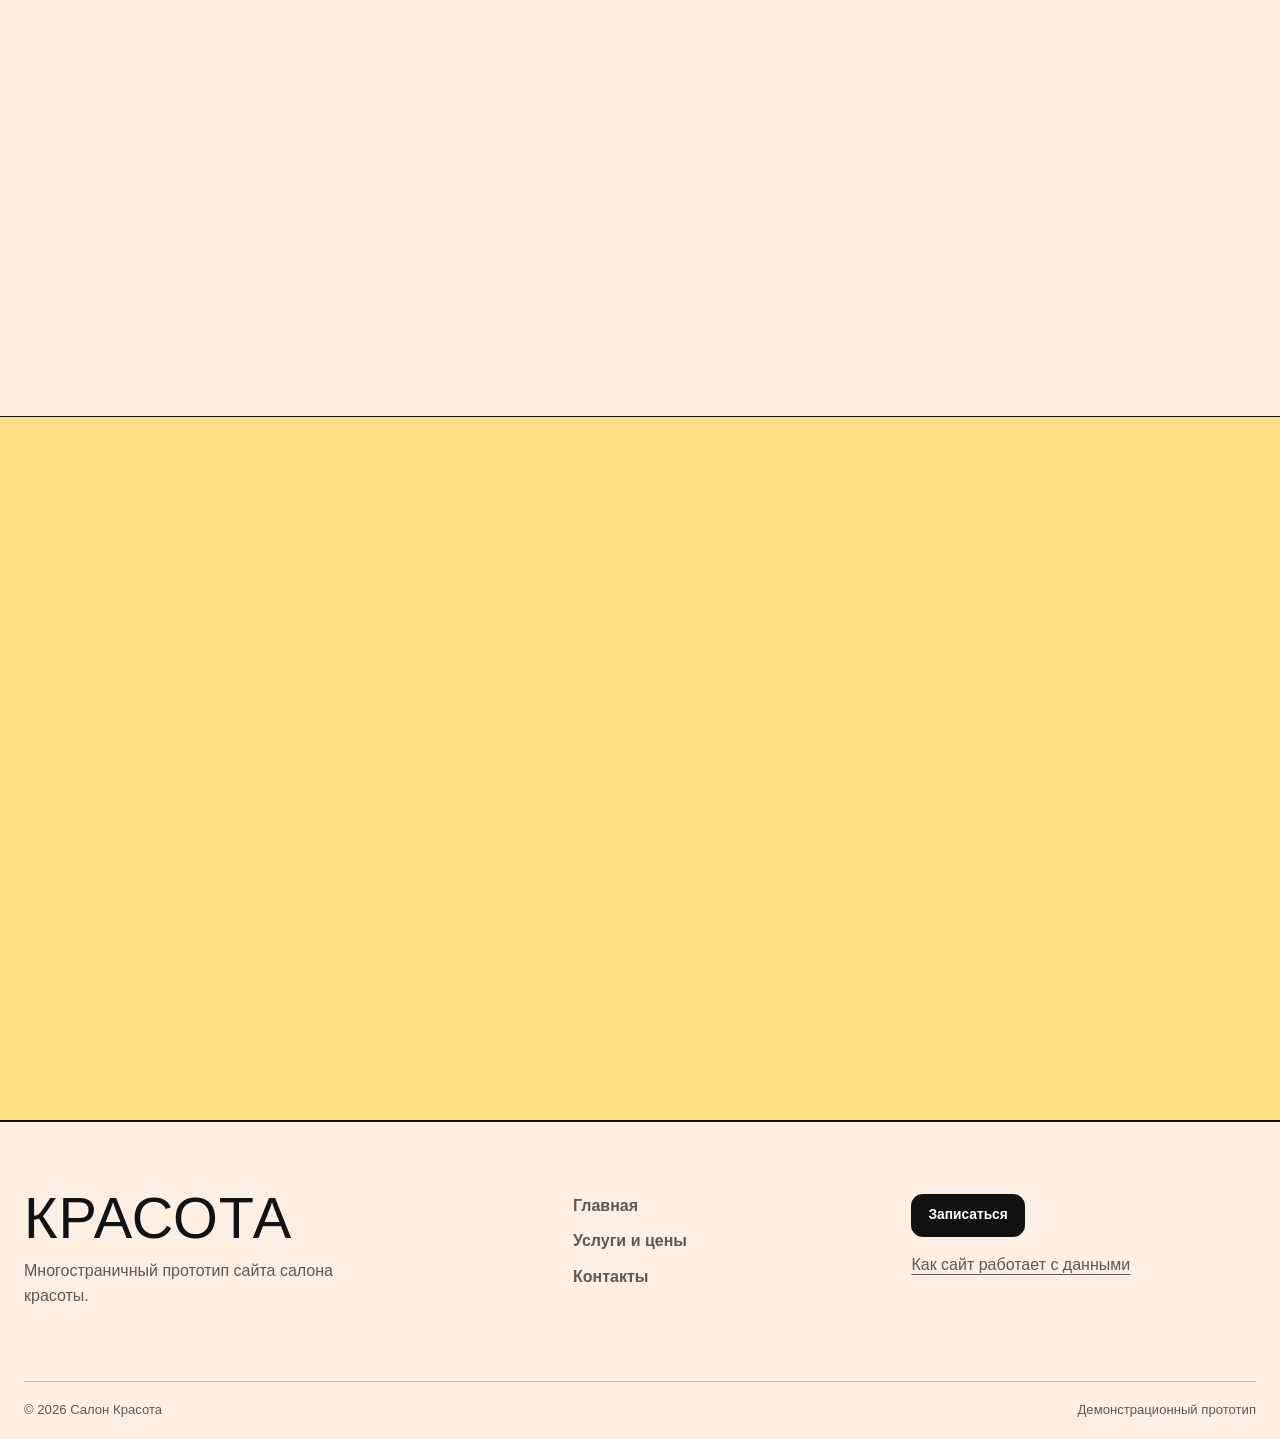
==== commit cbf0a277: "Bust cached salon styles and scripts" ====
--- a/about.html
+++ b/about.html
@@ -10,9 +10,9 @@
   <title>Салон и мастера | Салон Красота</title>
   <meta name="description" content="Команда, специализации мастеров, интерьер, будущая галерея работ и подтверждённые отзывы клиентов.">
   <link rel="preload" as="font" href="assets/BebasNeue-Regular.ttf" type="font/ttf" crossorigin>
-  <link rel="preload" as="image" href="assets/hero-light-v2.webp" type="image/webp">
+  <link rel="preload" as="image" href="assets/art-team-blue.webp" type="image/webp">
   <link rel="icon" type="image/svg+xml" href="data:image/svg+xml,%3Csvg xmlns='http://www.w3.org/2000/svg' viewBox='0 0 64 64'%3E%3Crect width='64' height='64' rx='15' fill='%23ff84ba'/%3E%3Cpath d='M18 18h28v8H35v25h-7V26H18z' fill='%23121212'/%3E%3C/svg%3E">
-  <link rel="stylesheet" href="assets/styles.css">
+  <link rel="stylesheet" href="assets/styles.css?v=20260922-5">
 </head>
 <body>
   <a class="skip-link" href="#main">Перейти к содержанию</a>
@@ -31,7 +31,7 @@
   </header>
 
   <main id="main">
-    <section class="inner-hero inner-hero-blue" aria-labelledby="page-title">
+    <section class="inner-hero inner-hero-blue about-hero" aria-labelledby="page-title">
       <div class="shell inner-hero-grid inner-hero-grid-wide">
         <div class="inner-hero-copy">
           <p class="eyebrow hero-enter hero-enter-first">Салон и мастера</p>
@@ -40,8 +40,8 @@
           <a class="button button-dark hero-enter hero-enter-fourth" href="#team">Познакомиться с командой</a>
         </div>
         <figure class="inner-hero-image inner-hero-team hero-photo-enter">
-          <img src="assets/hero-light-v2.webp" alt="Команда мастеров в интерьере салона" width="1584" height="990">
-          <figcaption>Здесь будет реальная команда салона</figcaption>
+          <img class="art-print" src="assets/art-team-blue.webp" alt="Графический арт с командой мастеров" width="1584" height="990">
+          <figcaption>Арт-направление для портрета команды</figcaption>
         </figure>
       </div>
     </section>
@@ -55,7 +55,7 @@
         </header>
         <div class="team-layout" data-reveal-group>
           <article class="team-card team-card-image" data-reveal>
-            <img src="assets/service-light-v2.webp" alt="Иллюстративная фотография мастера по волосам" width="1120" height="1400" loading="lazy">
+            <img class="art-print" src="assets/art-hair-pink.webp" alt="Графический арт с мастером по волосам" width="1120" height="1400" loading="lazy">
             <div><span>Волосы</span><h3>Мастер по стрижкам и укладкам</h3><p>Имя, опыт и ссылка на работы появятся здесь.</p></div>
           </article>
           <article class="team-card tile-yellow" data-reveal>
@@ -79,16 +79,16 @@
           <p>Каждая работа получит подпись с услугой и именем мастера. Для окрашиваний можно показать волосы до процедуры и итог.</p>
         </header>
         <div class="gallery-layout" data-reveal-group>
-          <figure class="gallery-main" data-reveal="image"><img src="assets/service-light-v2.webp" alt="Иллюстрация процесса работы мастера" width="1120" height="1400" loading="lazy"><figcaption>Здесь будет работа мастера · услуга · автор</figcaption></figure>
-          <figure class="gallery-small gallery-small-top" data-reveal="image"><img src="assets/hero-light-v2.webp" alt="Иллюстративная фотография команды" width="1584" height="990" loading="lazy"><figcaption>Команда салона</figcaption></figure>
-          <figure class="gallery-small gallery-small-bottom" data-reveal="image"><img src="assets/interior-light-v2.webp" alt="Светлый интерьер салона" width="1120" height="1400" loading="lazy"><figcaption>Интерьер и рабочие места</figcaption></figure>
+          <figure class="gallery-main" data-reveal="image"><img class="art-print" src="assets/art-hair-blue.webp" alt="Растровый арт о процессе работы мастера" width="1120" height="1400" loading="lazy"><figcaption>Работа мастера · услуга · автор</figcaption></figure>
+          <figure class="gallery-small gallery-small-top" data-reveal="image"><img class="art-print" src="assets/art-team-cream.webp" alt="Графический арт с командой салона" width="1584" height="990" loading="lazy"><figcaption>Команда салона</figcaption></figure>
+          <figure class="gallery-small gallery-small-bottom" data-reveal="image"><img class="art-print" src="assets/art-salon-yellow.webp" alt="Графический арт с интерьером салона" width="1120" height="1400" loading="lazy"><figcaption>Интерьер и рабочие места</figcaption></figure>
         </div>
       </div>
     </section>
 
     <section class="section salon-section" aria-labelledby="salon-title">
       <div class="shell salon-grid">
-        <figure class="salon-photo" data-reveal="image"><img src="assets/interior-light-v2.webp" alt="Светлый интерьер салона с розовыми креслами" width="1120" height="1400" loading="lazy"></figure>
+        <figure class="salon-photo" data-reveal="image"><img class="art-print" src="assets/art-salon-blue.webp" alt="Графический арт с пространством салона" width="1120" height="1400" loading="lazy"></figure>
         <div class="salon-copy" data-reveal>
           <p class="eyebrow">Пространство</p>
           <h2 id="salon-title">ПОКАЖЕМ, КУДА ВЫ ПРИДЁТЕ</h2>
@@ -121,6 +121,6 @@
     </div>
     <div class="shell footer-bottom"><span>© <span data-year></span> Салон Красота</span><span>Демонстрационный прототип</span></div>
   </footer>
-  <script src="assets/site.js" defer></script>
+  <script src="assets/site.js?v=20260922-5" defer></script>
 </body>
 </html>
--- a/assets/styles.css
+++ b/assets/styles.css
@@ -25,6 +25,7 @@
   --font-display: "Bebas Neue", "Arial Narrow", Impact, sans-serif;
   --font-body: "Segoe UI", Arial, sans-serif;
   --ease: cubic-bezier(0.22, 1, 0.36, 1);
+  --ease-in-out: cubic-bezier(0.77, 0, 0.175, 1);
   --shadow: 0 24px 70px rgba(18, 18, 18, 0.14);
 }
 
@@ -54,6 +55,10 @@
 button, a { -webkit-tap-highlight-color: transparent; }
 button { font: inherit; }
 img { display: block; width: 100%; }
+.art-print {
+  filter: saturate(1.06) contrast(1.04);
+  image-rendering: auto;
+}
 figure, blockquote, dl, dd { margin: 0; }
 [hidden] { display: none !important; }
 
@@ -77,6 +82,17 @@
 }
 
 .skip-link:focus { transform: translateY(0); }
+.visually-hidden {
+  position: absolute !important;
+  width: 1px !important;
+  height: 1px !important;
+  padding: 0 !important;
+  margin: -1px !important;
+  overflow: hidden !important;
+  clip: rect(0, 0, 0, 0) !important;
+  white-space: nowrap !important;
+  border: 0 !important;
+}
 .shell { width: var(--shell); margin-inline: auto; }
 
 .site-header {
@@ -268,11 +284,11 @@
 
 .hero-side-note {
   position: absolute;
-  top: 36%;
-  right: 2%;
+  top: 1rem;
+  right: 1.2rem;
   z-index: 5;
   margin: 0;
-  color: var(--white);
+  color: var(--ink);
   font-size: 0.72rem;
   font-weight: 800;
   line-height: 1.25;
@@ -282,7 +298,7 @@
 
 .hero-person {
   position: absolute;
-  top: 18%;
+  top: 42%;
   right: 21%;
   bottom: 0;
   left: 22%;
@@ -355,9 +371,59 @@
   background: var(--cream);
 }
 
-.hero-booking span { display: block; margin-bottom: 1rem; color: var(--muted); font-size: 0.72rem; }
+.hero-booking > span { display: block; margin-bottom: 1rem; color: var(--muted); font-size: 0.72rem; }
 .hero-booking strong { display: block; max-width: 12ch; padding-right: 2rem; font-family: var(--font-display); font-size: clamp(1.9rem, 3vw, 3.4rem); font-weight: 400; line-height: 0.95; }
+.wave-word, .wave-letter { display: inline-block; }
+.wave-word { white-space: nowrap; }
+.wave-letter {
+  transform-origin: 50% 80%;
+  animation: consultation-wave 1800ms var(--ease-in-out) infinite both;
+  animation-delay: var(--wave-delay);
+}
 .square-link { position: absolute; right: 0; bottom: 0; width: 3rem; height: 3rem; display: grid; place-items: center; color: var(--white); background: var(--ink); text-decoration: none; font-size: 1.2rem; }
+
+.beauty-marquee {
+  overflow: hidden;
+  border-block: 1px solid var(--ink);
+  color: var(--pink);
+  background: var(--ink);
+}
+
+.beauty-marquee-track {
+  width: max-content;
+  display: flex;
+  animation: beauty-marquee 18s linear infinite;
+  will-change: transform;
+}
+
+.beauty-marquee-group {
+  flex-shrink: 0;
+  display: flex;
+  align-items: center;
+  gap: clamp(2rem, 4vw, 5rem);
+  padding-right: clamp(2rem, 4vw, 5rem);
+}
+
+.beauty-marquee span {
+  display: block;
+  padding: 0.7rem 0 0.45rem;
+  font-family: var(--font-display);
+  font-size: clamp(3.7rem, 7.5vw, 7rem);
+  line-height: 0.86;
+  letter-spacing: 0.015em;
+  white-space: nowrap;
+}
+
+@keyframes beauty-marquee {
+  to { transform: translateX(-50%); }
+}
+
+@keyframes consultation-wave {
+  0%, 100% { transform: translateY(0) rotate(0); }
+  25% { transform: translateY(-0.12em) rotate(-2deg); }
+  50% { transform: translateY(0.04em) rotate(1deg); }
+  75% { transform: translateY(-0.04em) rotate(-0.5deg); }
+}
 
 .directions { background: var(--white); }
 .direction-grid { display: grid; grid-template-columns: repeat(12, minmax(0,1fr)); gap: 1rem; }
@@ -407,12 +473,20 @@
 .inner-hero-grid { display: grid; grid-template-columns: minmax(0,0.95fr) minmax(22rem,0.72fr); align-items: center; gap: clamp(2rem,8vw,9rem); }
 .inner-hero-grid-wide { grid-template-columns: minmax(0,0.8fr) minmax(0,1.2fr); }
 .inner-hero-copy h1 { max-width: 8ch; margin: 0 0 1.35rem; font-family: var(--font-display); font-size: clamp(5rem, 10vw, 10rem); font-weight: 400; letter-spacing: 0.01em; line-height: 0.86; }
+.about-hero .inner-hero-copy h1 { width: 100%; max-width: none; font-size: clamp(4.15rem, 7.3vw, 7.3rem); }
 .hero-lead { max-width: 34rem; margin-bottom: 0; font-size: clamp(1.05rem,1.5vw,1.25rem); }
 .inner-hero-copy > .button { margin-top: 2rem; }
 .hero-actions { display: flex; flex-wrap: wrap; gap: 0.75rem; margin-top: 2rem; }
 .inner-hero-image { overflow: hidden; border: 1px solid var(--ink); border-radius: var(--radius); background: var(--white); box-shadow: var(--shadow); transform: rotate(1.2deg); }
 .inner-hero-image img { height: min(67dvh, 43rem); min-height: 31rem; object-fit: cover; }
 .inner-hero-team img { object-position: 65% center; }
+
+@media (min-width: 901px) {
+  .about-hero .inner-hero-grid-wide {
+    grid-template-columns: minmax(0, 1.08fr) minmax(20rem, 0.92fr);
+    gap: clamp(2rem, 5vw, 5rem);
+  }
+}
 
 .price-section { background: var(--paper); }
 .price-heading { margin-bottom: 4rem; }
@@ -565,7 +639,7 @@
   .site-nav .button { margin-top: 0.8rem; }
   .magazine-frame { min-height: 46rem; }
   .hero-word { font-size: clamp(7.7rem,18vw,11.2rem); }
-  .hero-person { top: 21%; left: 17%; right: 15%; }
+  .hero-person { top: 31%; left: 17%; right: 15%; }
   .hero-detail { width: 27%; height: 22%; }
   .hero-story { width: 34%; }
   .hero-booking { width: 31%; }
@@ -605,12 +679,11 @@
   .magazine-frame { min-height: 47rem; }
   .hero-kicker { top: 0.8rem; left: 0.8rem; right: 0.8rem; font-size: 0.62rem; }
   .hero-word { top: 4.2rem; right: 0.3rem; left: 0.3rem; font-size: clamp(6.2rem,29vw,9rem); line-height: 0.78; }
-  .hero-person { top: 18%; right: 0; bottom: 28%; left: 13%; clip-path: polygon(4% 0,100% 2%,96% 100%,0 97%); }
+  .hero-person { top: 25%; right: 0; bottom: 28%; left: 13%; clip-path: polygon(4% 0,100% 2%,96% 100%,0 97%); }
   .hero-person img { object-position: 68% center; }
   .hero-detail { top: 34%; width: 29%; height: 18%; }
   .hero-detail figcaption { font-size: 0.58rem; }
-  .hero-number { top: 24%; right: 5%; font-size: 1.6rem; }
-  .hero-side-note { top: 29%; right: 3%; font-size: 0.58rem; }
+  .hero-side-note, .hero-number { display: none; }
   .hero-story { width: 58%; min-height: 28%; padding: 1.1rem; }
   .hero-story strong { font-size: 2.5rem; }
   .hero-story p { font-size: 0.78rem; }
@@ -630,6 +703,7 @@
   .consultation-panel .button, .final-booking-panel .button { width: 100%; }
   .inner-hero { padding-block: 3.5rem; }
   .inner-hero-copy h1 { font-size: clamp(4.4rem,20vw,6.6rem); }
+  .about-hero .inner-hero-copy h1 { font-size: clamp(3.55rem,17vw,5.5rem); }
   .inner-hero-image img { min-height: 0; height: 31rem; }
   .hero-actions { flex-direction: column; align-items: stretch; }
   .hero-actions .button { width: 100%; }
@@ -661,6 +735,8 @@
   *, *::before, *::after { scroll-behavior: auto !important; }
   html.motion-ready [data-reveal], html.motion-ready .hero-enter, html.motion-ready .hero-photo-enter { opacity: 1; transform: none; transition: none; animation: none !important; }
   .direction-tile, .button { transition: none; }
+  .beauty-marquee-track, .wave-letter { animation: none; transform: none; }
+  .beauty-marquee-group + .beauty-marquee-group { display: none; }
 }
 
 @media (prefers-reduced-transparency: reduce) {
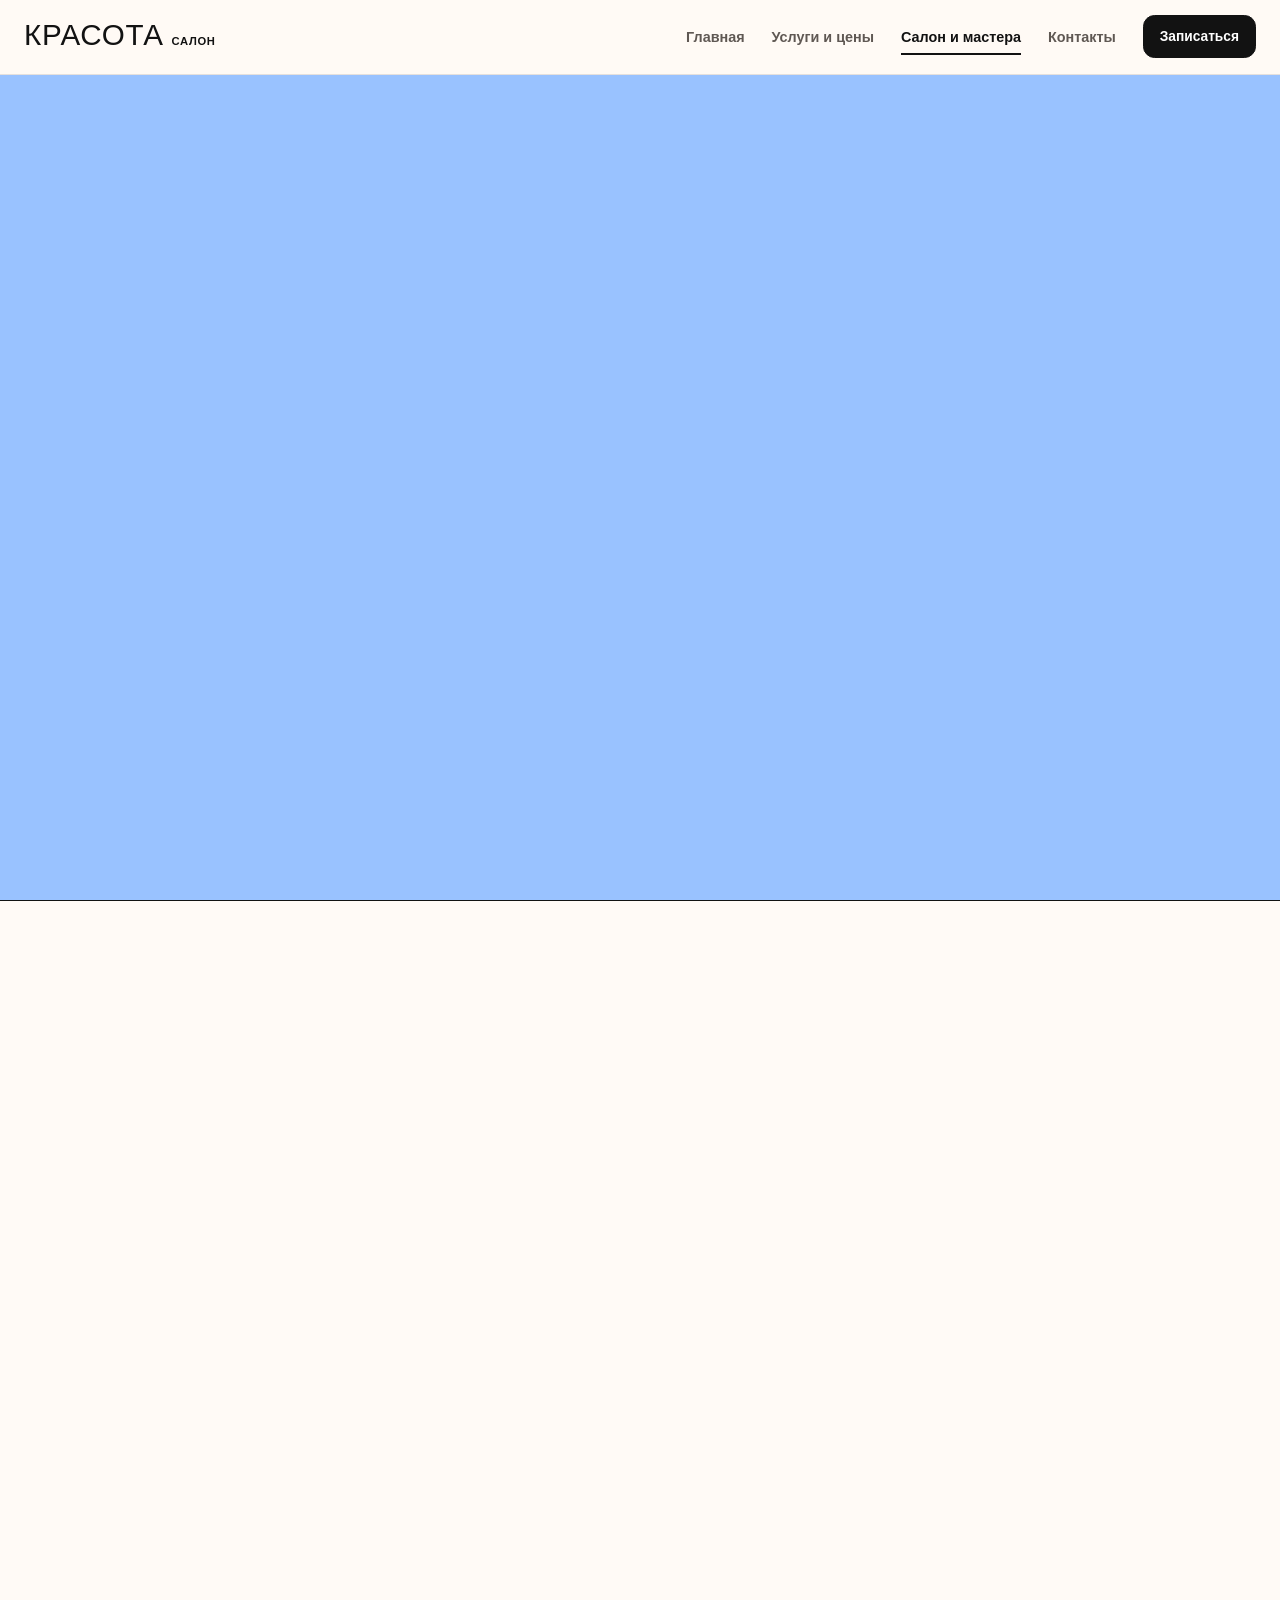
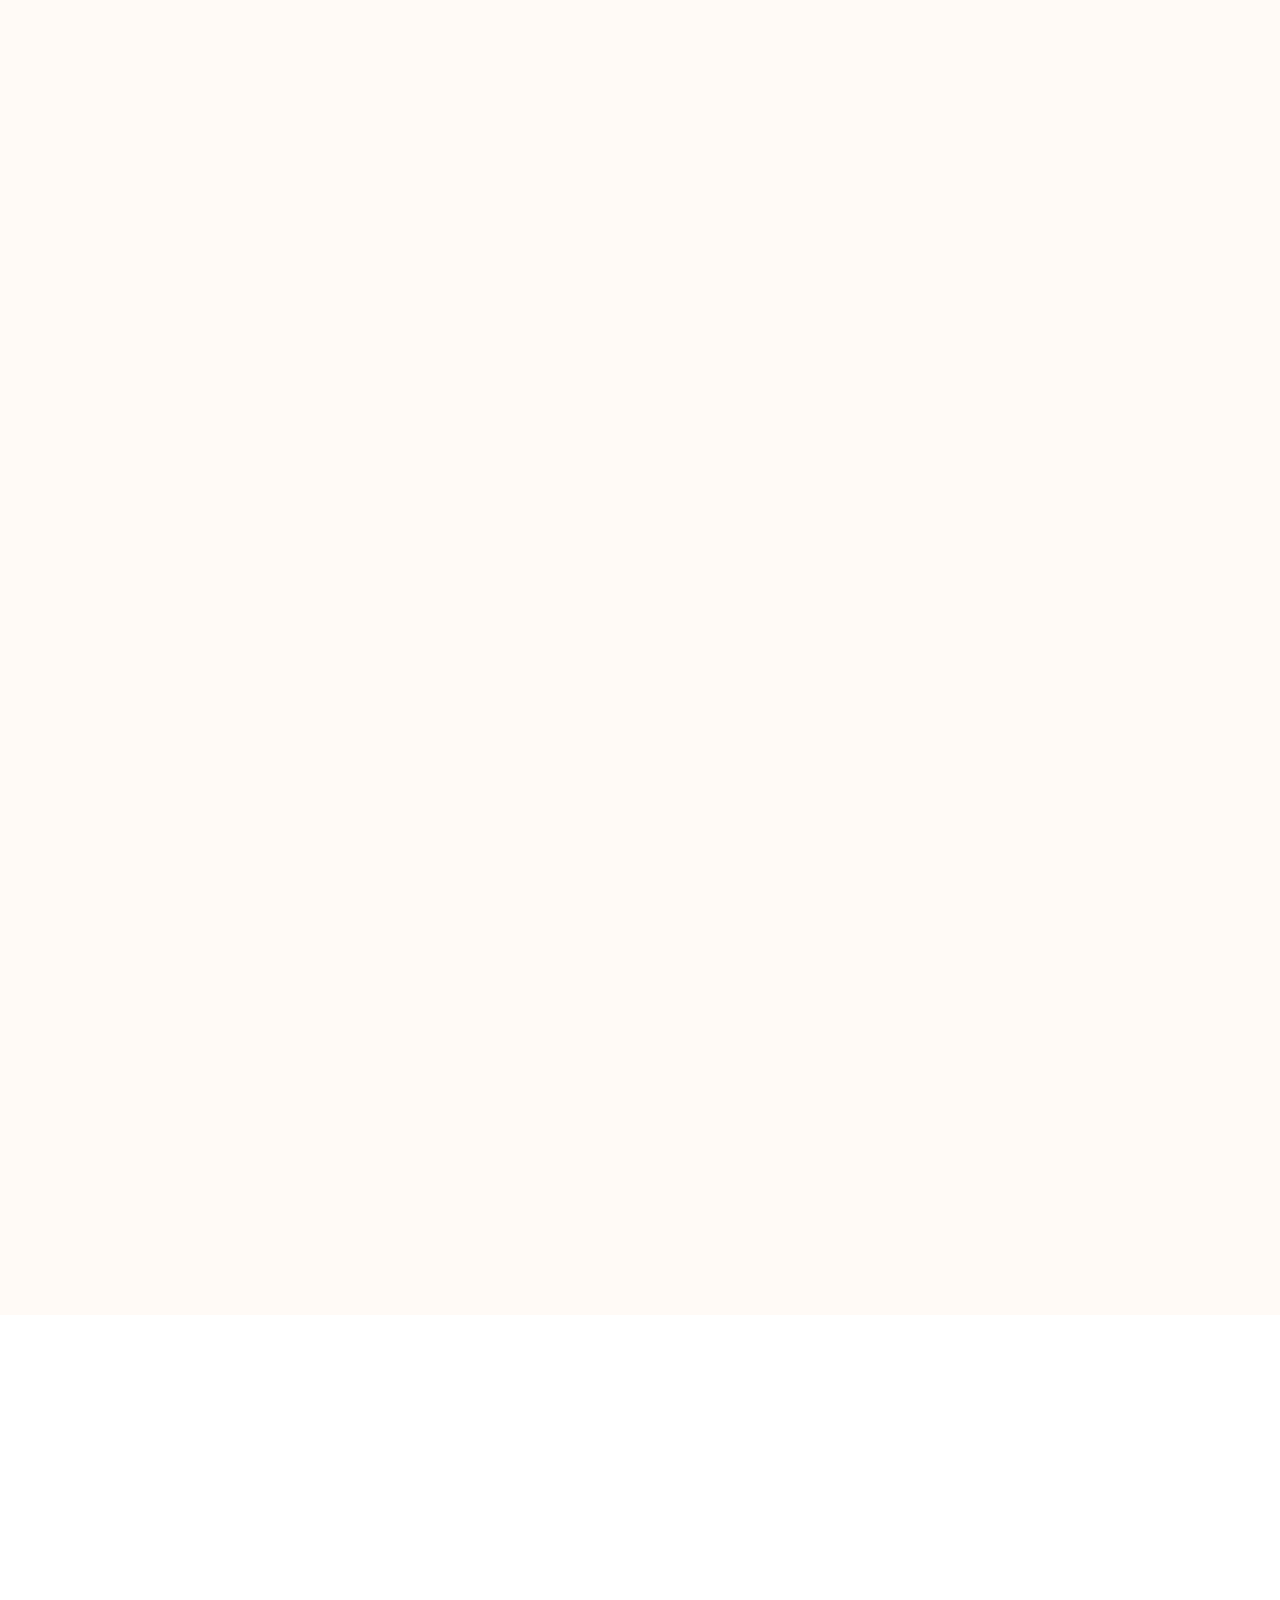
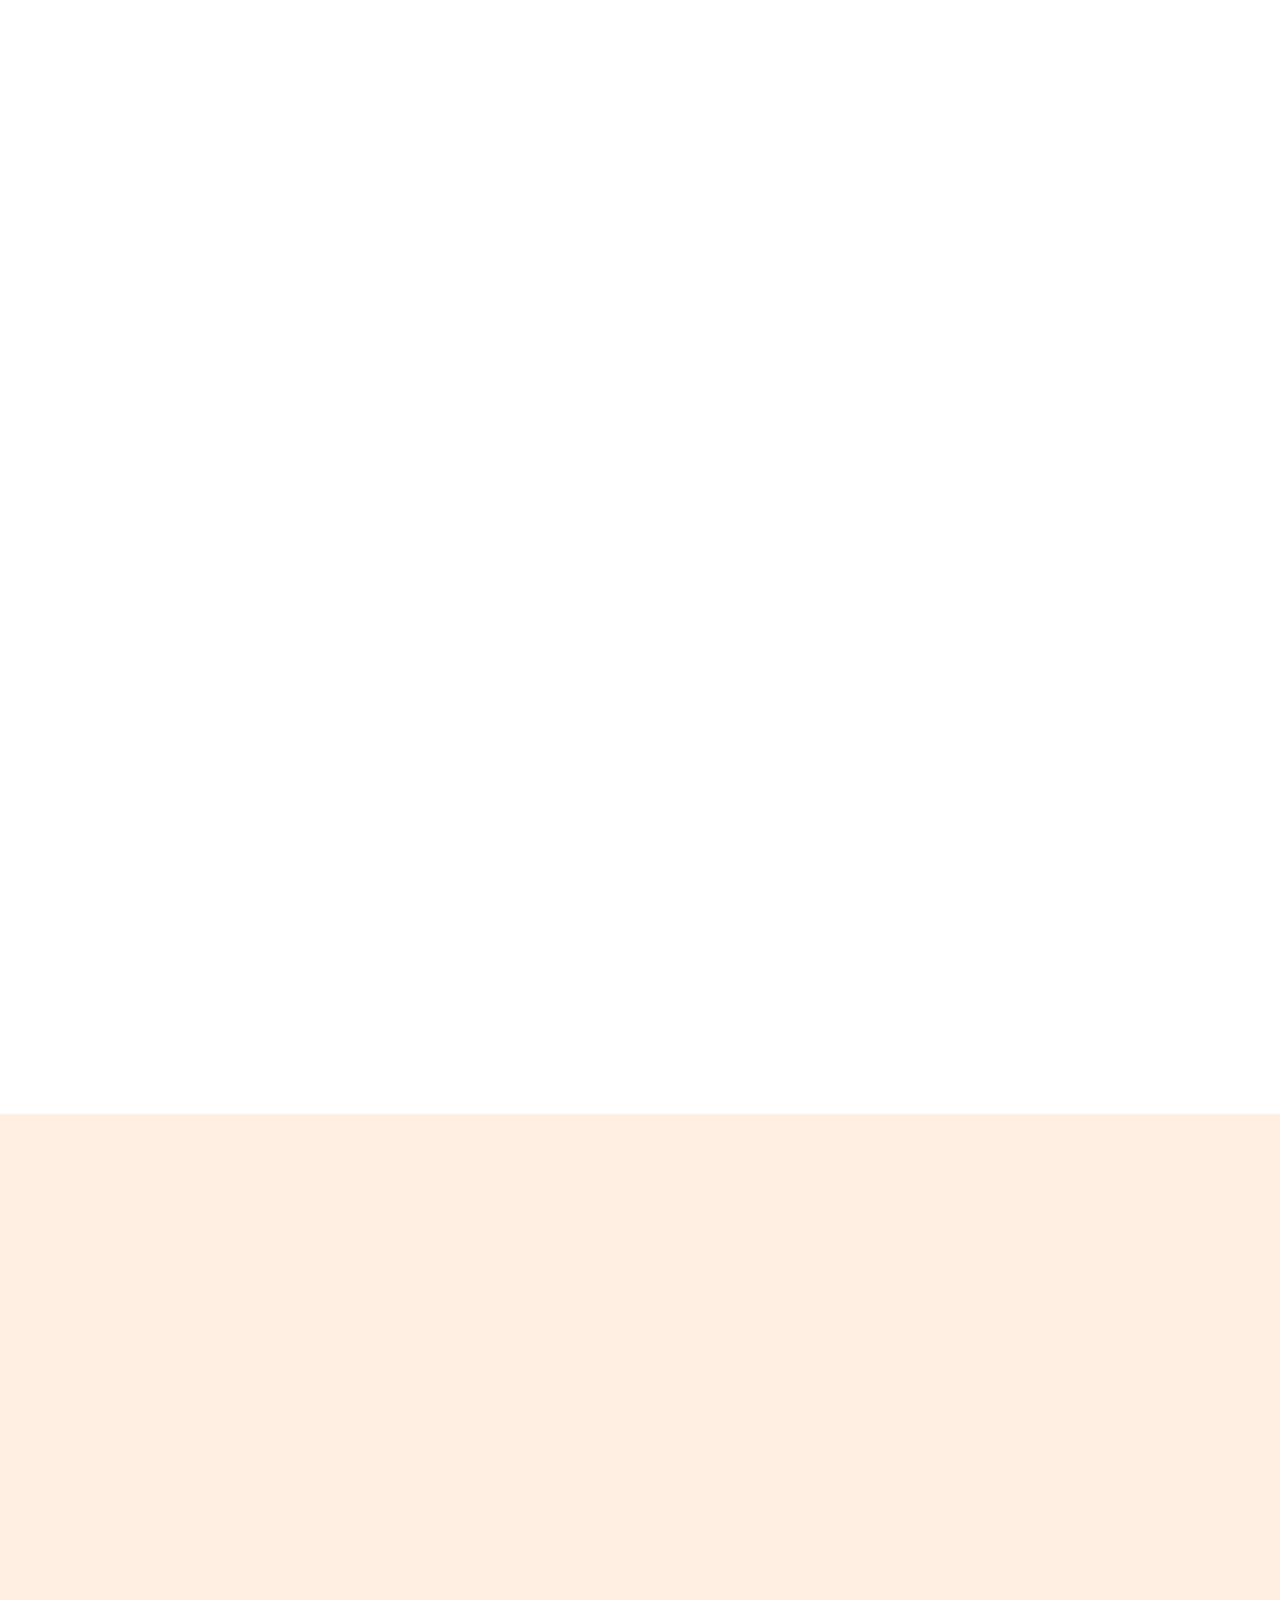
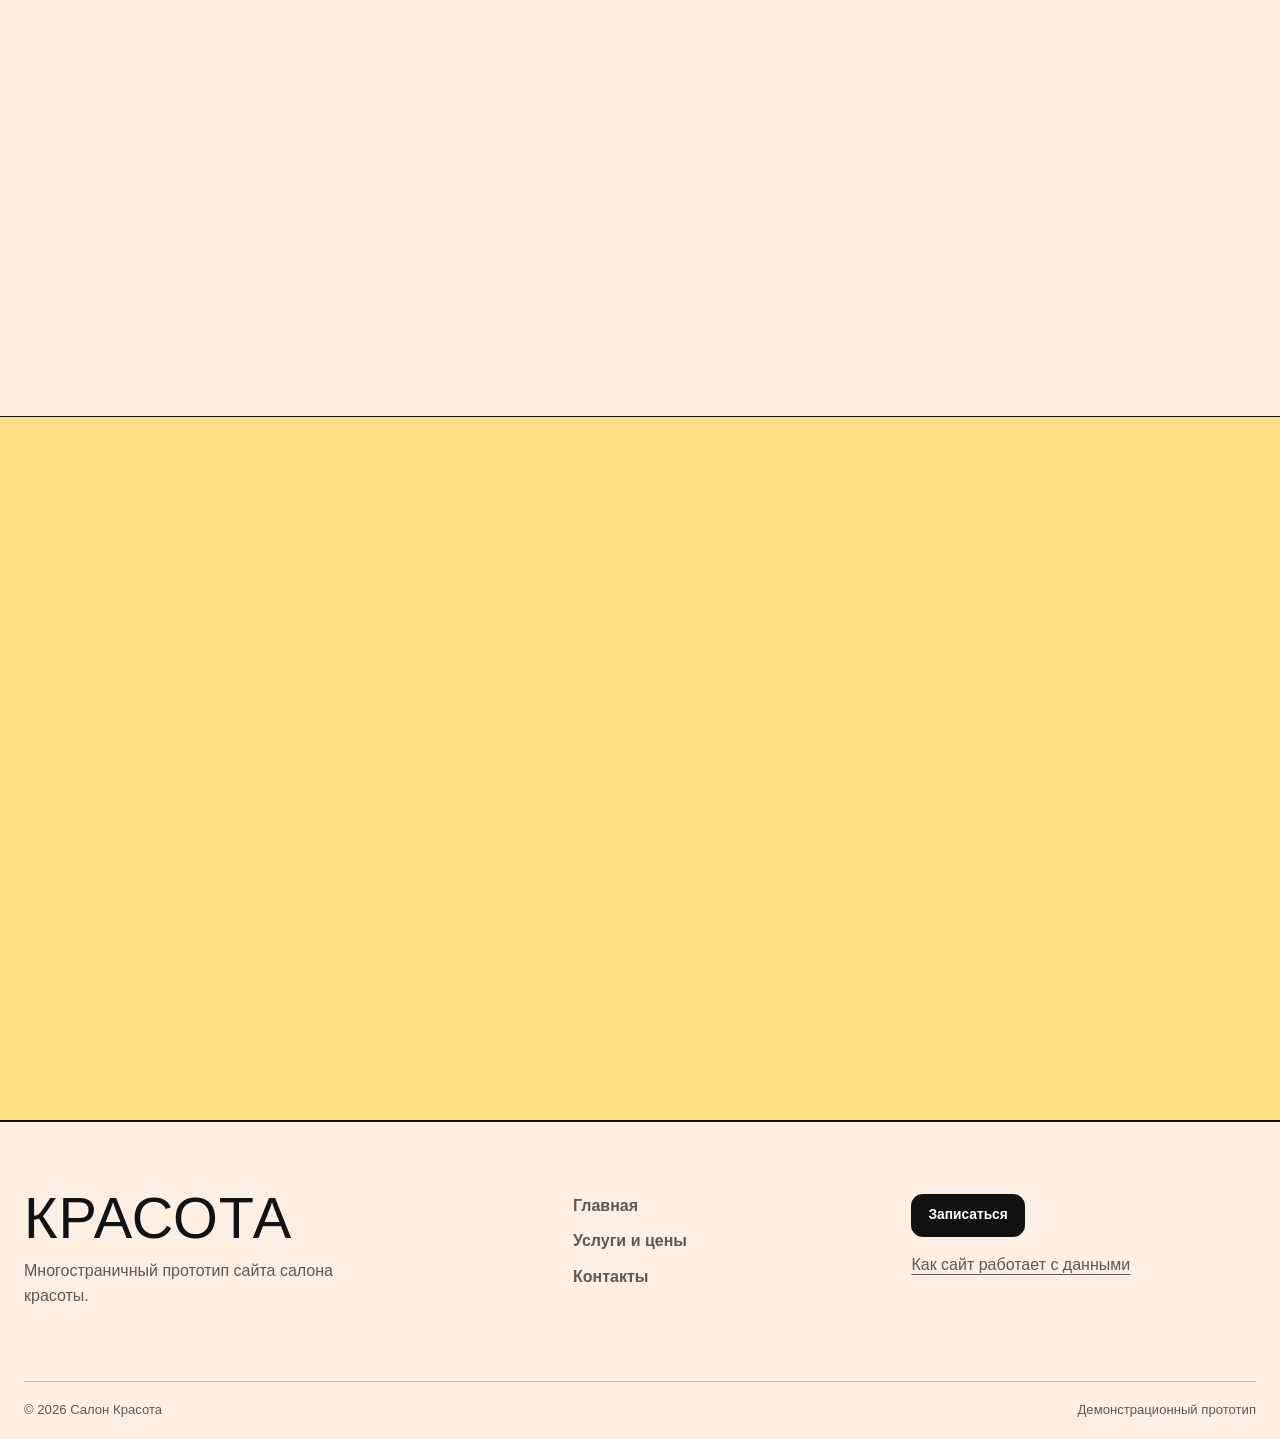
==== commit 721193c2: "Move beauty marquee into homepage hero" ====
--- a/about.html
+++ b/about.html
@@ -12,7 +12,7 @@
   <link rel="preload" as="font" href="assets/BebasNeue-Regular.ttf" type="font/ttf" crossorigin>
   <link rel="preload" as="image" href="assets/art-team-blue.webp" type="image/webp">
   <link rel="icon" type="image/svg+xml" href="data:image/svg+xml,%3Csvg xmlns='http://www.w3.org/2000/svg' viewBox='0 0 64 64'%3E%3Crect width='64' height='64' rx='15' fill='%23ff84ba'/%3E%3Cpath d='M18 18h28v8H35v25h-7V26H18z' fill='%23121212'/%3E%3C/svg%3E">
-  <link rel="stylesheet" href="assets/styles.css?v=20260922-5">
+  <link rel="stylesheet" href="assets/styles.css?v=20260922-6">
 </head>
 <body>
   <a class="skip-link" href="#main">Перейти к содержанию</a>
@@ -121,6 +121,6 @@
     </div>
     <div class="shell footer-bottom"><span>© <span data-year></span> Салон Красота</span><span>Демонстрационный прототип</span></div>
   </footer>
-  <script src="assets/site.js?v=20260922-5" defer></script>
+  <script src="assets/site.js?v=20260922-6" defer></script>
 </body>
 </html>
--- a/assets/styles.css
+++ b/assets/styles.css
@@ -82,17 +82,6 @@
 }
 
 .skip-link:focus { transform: translateY(0); }
-.visually-hidden {
-  position: absolute !important;
-  width: 1px !important;
-  height: 1px !important;
-  padding: 0 !important;
-  margin: -1px !important;
-  overflow: hidden !important;
-  clip: rect(0, 0, 0, 0) !important;
-  white-space: nowrap !important;
-  border: 0 !important;
-}
 .shell { width: var(--shell); margin-inline: auto; }
 
 .site-header {
@@ -261,6 +250,7 @@
   right: 1.2rem;
   left: 1.2rem;
   z-index: 0;
+  overflow: hidden;
   margin: 0;
   color: var(--white);
   font-family: var(--font-display);
@@ -268,8 +258,19 @@
   font-weight: 400;
   letter-spacing: 0.005em;
   line-height: 0.72;
-  text-align: center;
   white-space: nowrap;
+}
+
+.hero-word-track {
+  width: max-content;
+  display: flex;
+  animation: hero-word-run 24s linear infinite;
+  will-change: transform;
+}
+
+.hero-word-group {
+  flex-shrink: 0;
+  padding-right: clamp(3rem, 6vw, 8rem);
 }
 
 .hero-number {
@@ -382,39 +383,7 @@
 }
 .square-link { position: absolute; right: 0; bottom: 0; width: 3rem; height: 3rem; display: grid; place-items: center; color: var(--white); background: var(--ink); text-decoration: none; font-size: 1.2rem; }
 
-.beauty-marquee {
-  overflow: hidden;
-  border-block: 1px solid var(--ink);
-  color: var(--pink);
-  background: var(--ink);
-}
-
-.beauty-marquee-track {
-  width: max-content;
-  display: flex;
-  animation: beauty-marquee 18s linear infinite;
-  will-change: transform;
-}
-
-.beauty-marquee-group {
-  flex-shrink: 0;
-  display: flex;
-  align-items: center;
-  gap: clamp(2rem, 4vw, 5rem);
-  padding-right: clamp(2rem, 4vw, 5rem);
-}
-
-.beauty-marquee span {
-  display: block;
-  padding: 0.7rem 0 0.45rem;
-  font-family: var(--font-display);
-  font-size: clamp(3.7rem, 7.5vw, 7rem);
-  line-height: 0.86;
-  letter-spacing: 0.015em;
-  white-space: nowrap;
-}
-
-@keyframes beauty-marquee {
+@keyframes hero-word-run {
   to { transform: translateX(-50%); }
 }
 
@@ -735,8 +704,8 @@
   *, *::before, *::after { scroll-behavior: auto !important; }
   html.motion-ready [data-reveal], html.motion-ready .hero-enter, html.motion-ready .hero-photo-enter { opacity: 1; transform: none; transition: none; animation: none !important; }
   .direction-tile, .button { transition: none; }
-  .beauty-marquee-track, .wave-letter { animation: none; transform: none; }
-  .beauty-marquee-group + .beauty-marquee-group { display: none; }
+  .hero-word-track, .wave-letter { animation: none; transform: none; }
+  .hero-word-group + .hero-word-group { display: none; }
 }
 
 @media (prefers-reduced-transparency: reduce) {
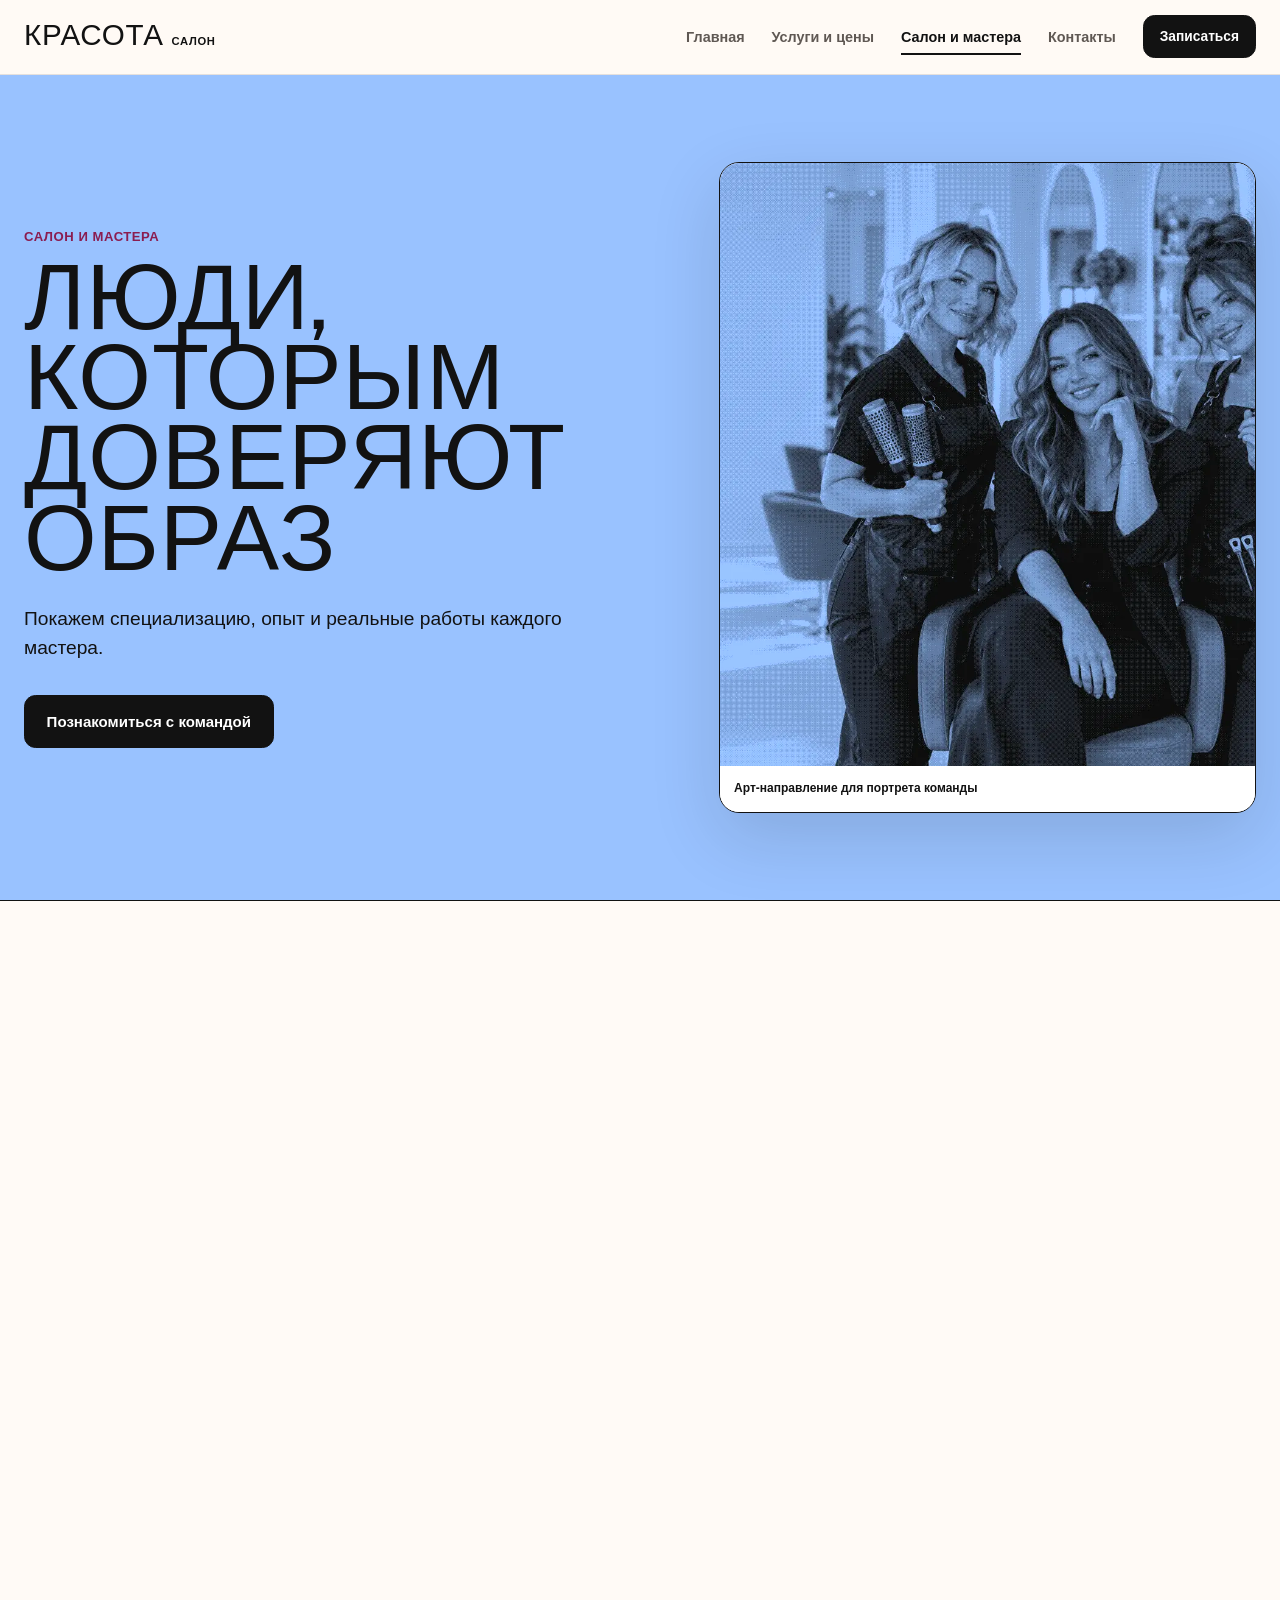
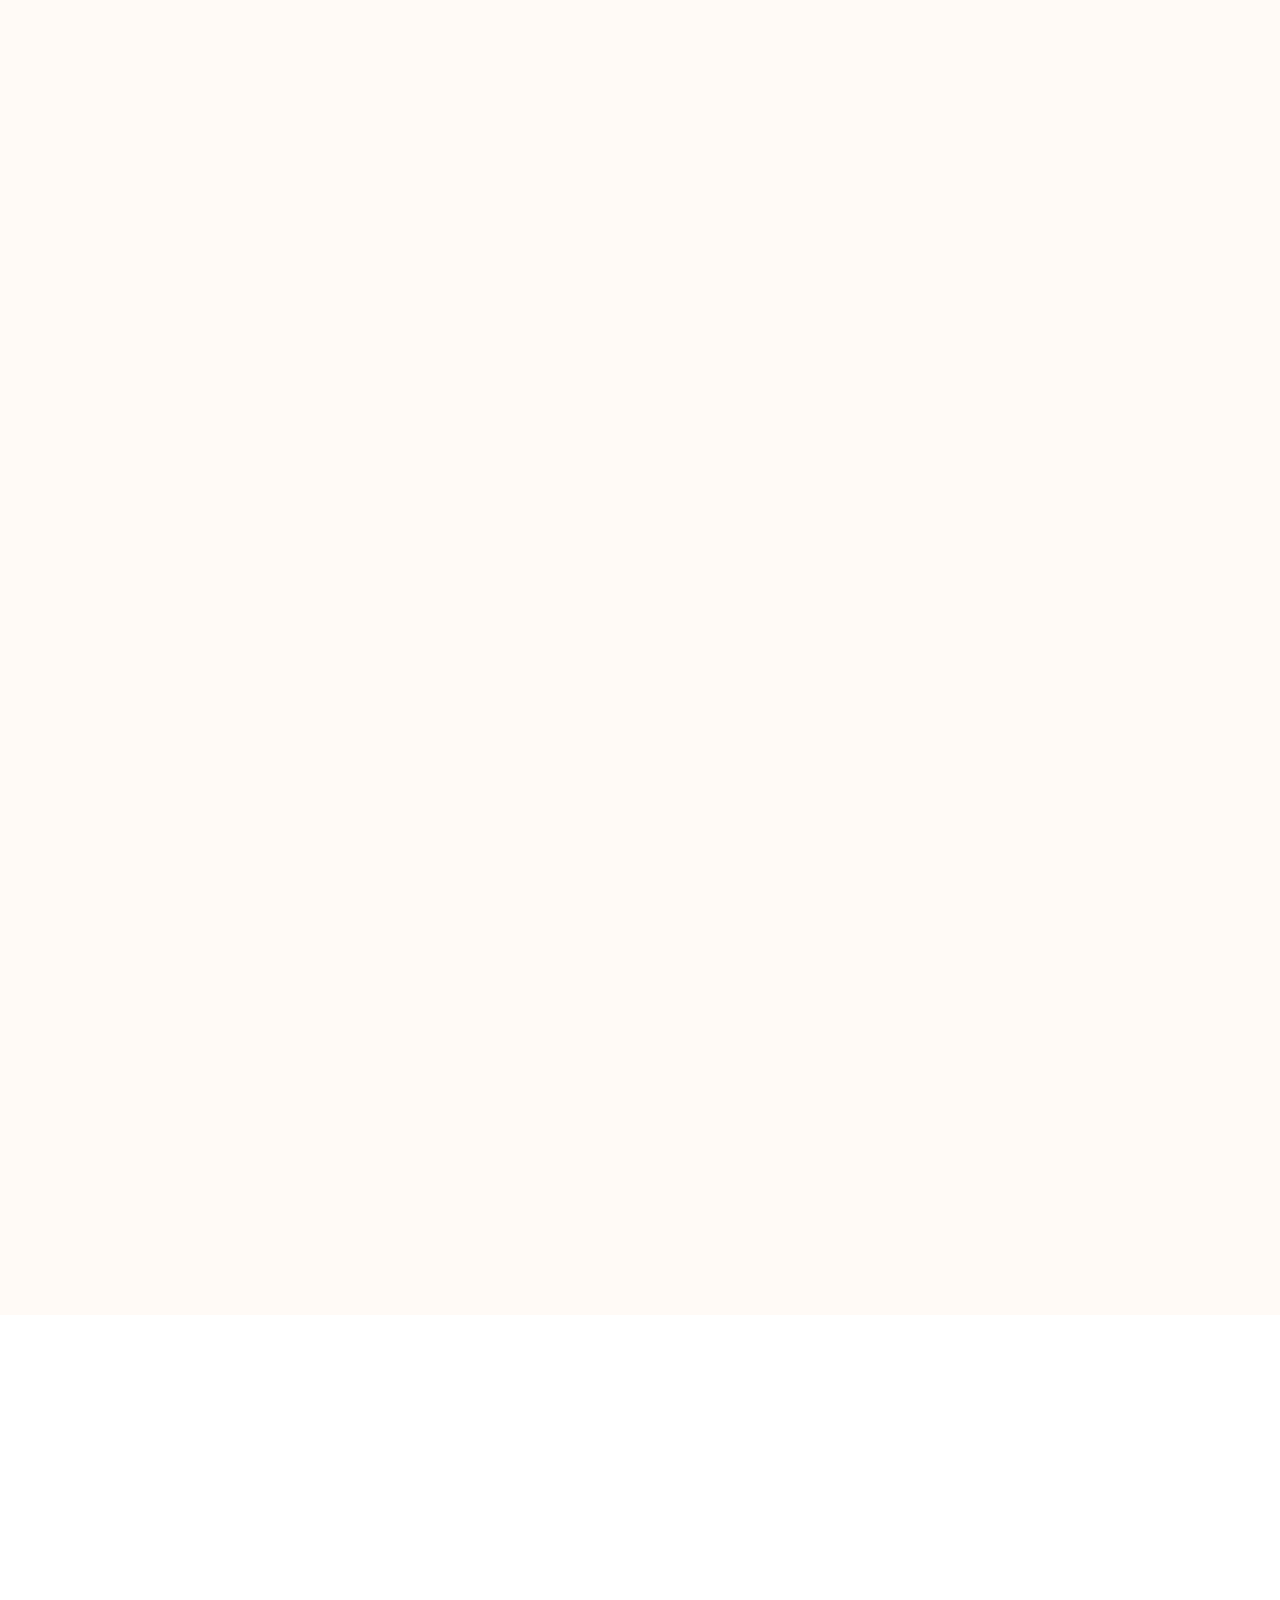
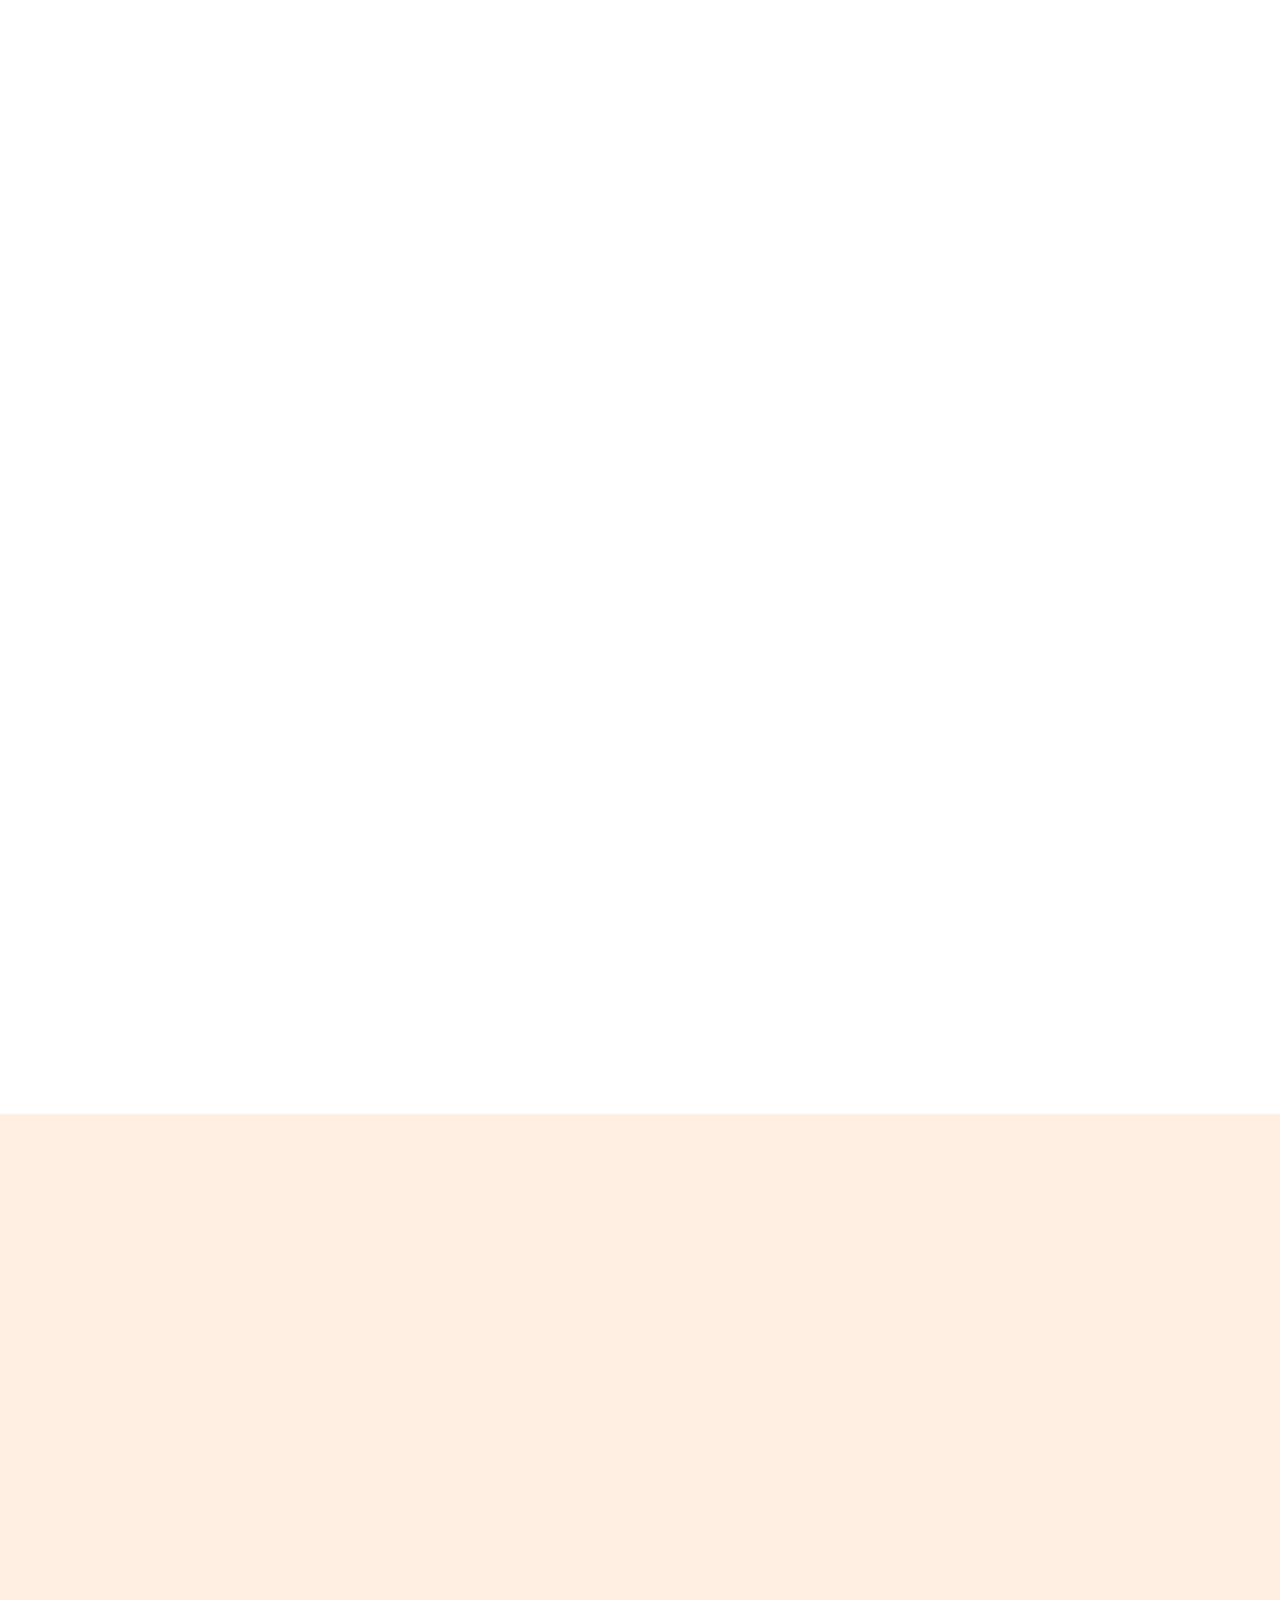
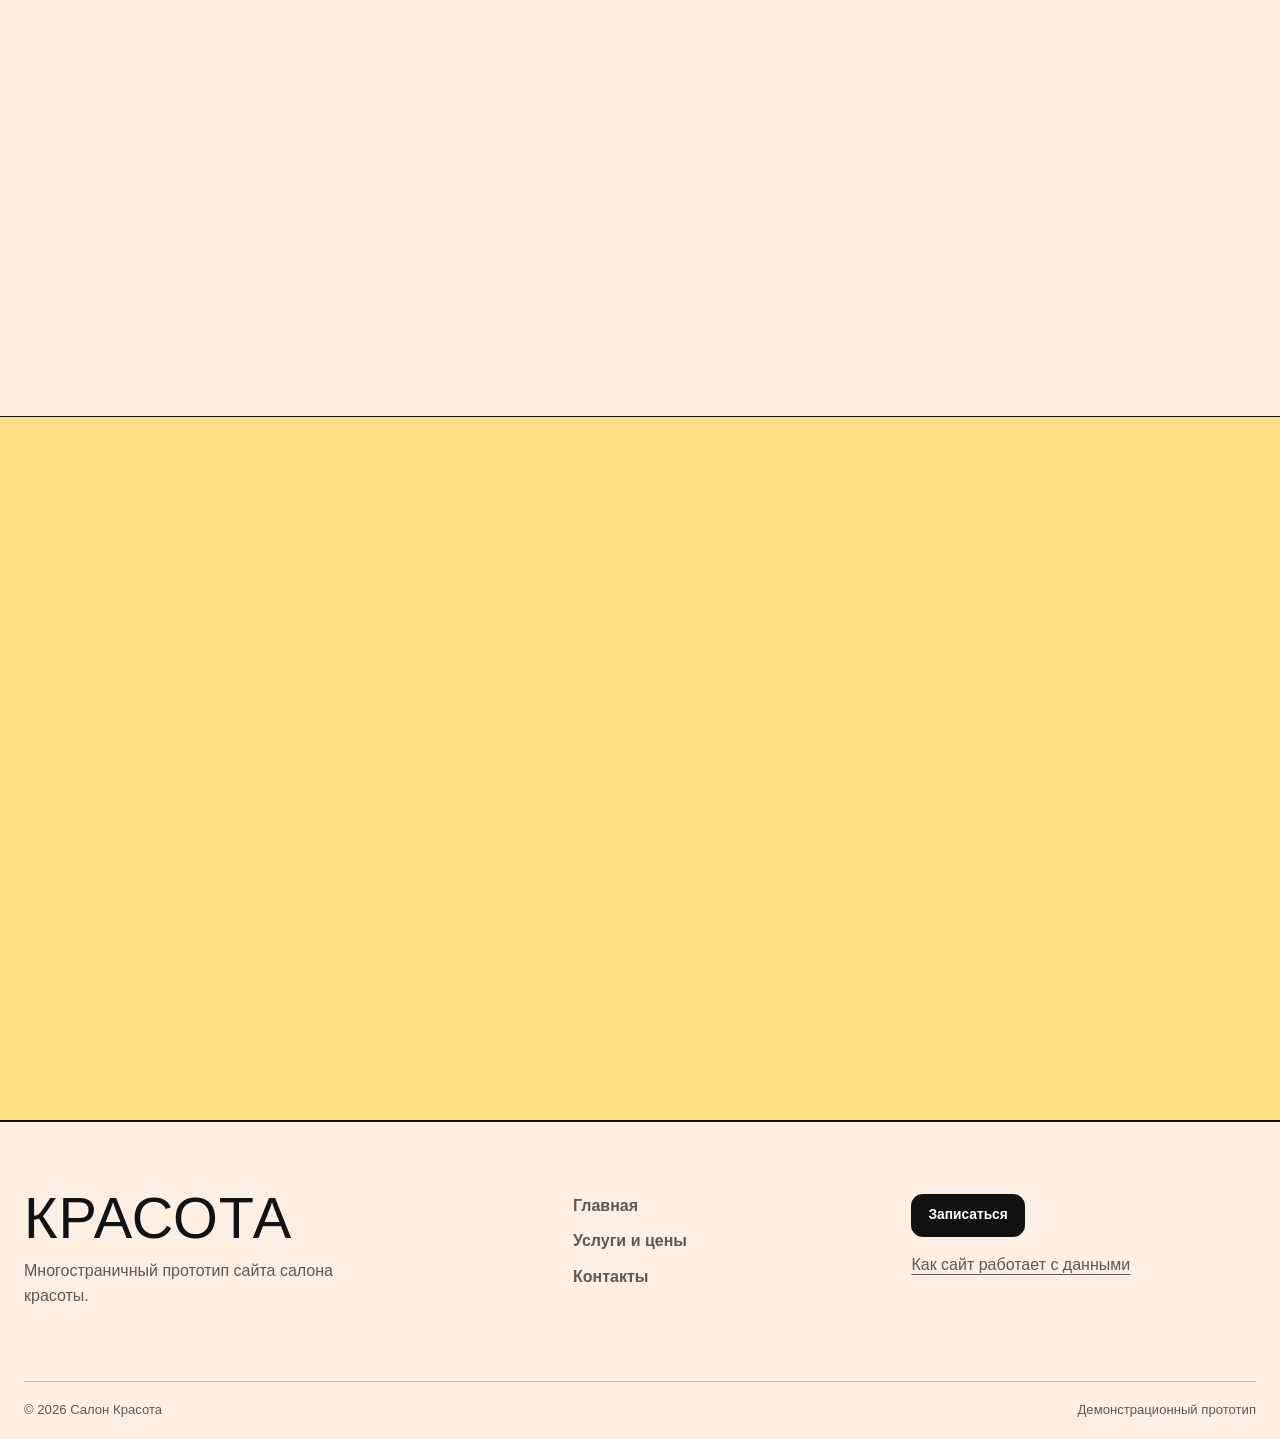
==== commit a565c7a4: "Prevent marquee letters from clipping" ====
--- a/about.html
+++ b/about.html
@@ -12,7 +12,7 @@
   <link rel="preload" as="font" href="assets/BebasNeue-Regular.ttf" type="font/ttf" crossorigin>
   <link rel="preload" as="image" href="assets/art-team-blue.webp" type="image/webp">
   <link rel="icon" type="image/svg+xml" href="data:image/svg+xml,%3Csvg xmlns='http://www.w3.org/2000/svg' viewBox='0 0 64 64'%3E%3Crect width='64' height='64' rx='15' fill='%23ff84ba'/%3E%3Cpath d='M18 18h28v8H35v25h-7V26H18z' fill='%23121212'/%3E%3C/svg%3E">
-  <link rel="stylesheet" href="assets/styles.css?v=20260922-6">
+  <link rel="stylesheet" href="assets/styles.css?v=20260922-7">
 </head>
 <body>
   <a class="skip-link" href="#main">Перейти к содержанию</a>
@@ -121,6 +121,6 @@
     </div>
     <div class="shell footer-bottom"><span>© <span data-year></span> Салон Красота</span><span>Демонстрационный прототип</span></div>
   </footer>
-  <script src="assets/site.js?v=20260922-6" defer></script>
+  <script src="assets/site.js?v=20260922-7" defer></script>
 </body>
 </html>
--- a/assets/styles.css
+++ b/assets/styles.css
@@ -251,7 +251,8 @@
   left: 1.2rem;
   z-index: 0;
   overflow: hidden;
-  margin: 0;
+  margin: -0.09em 0 0;
+  padding: 0.09em 0 0.04em;
   color: var(--white);
   font-family: var(--font-display);
   font-size: clamp(9rem, 20vw, 18rem);
